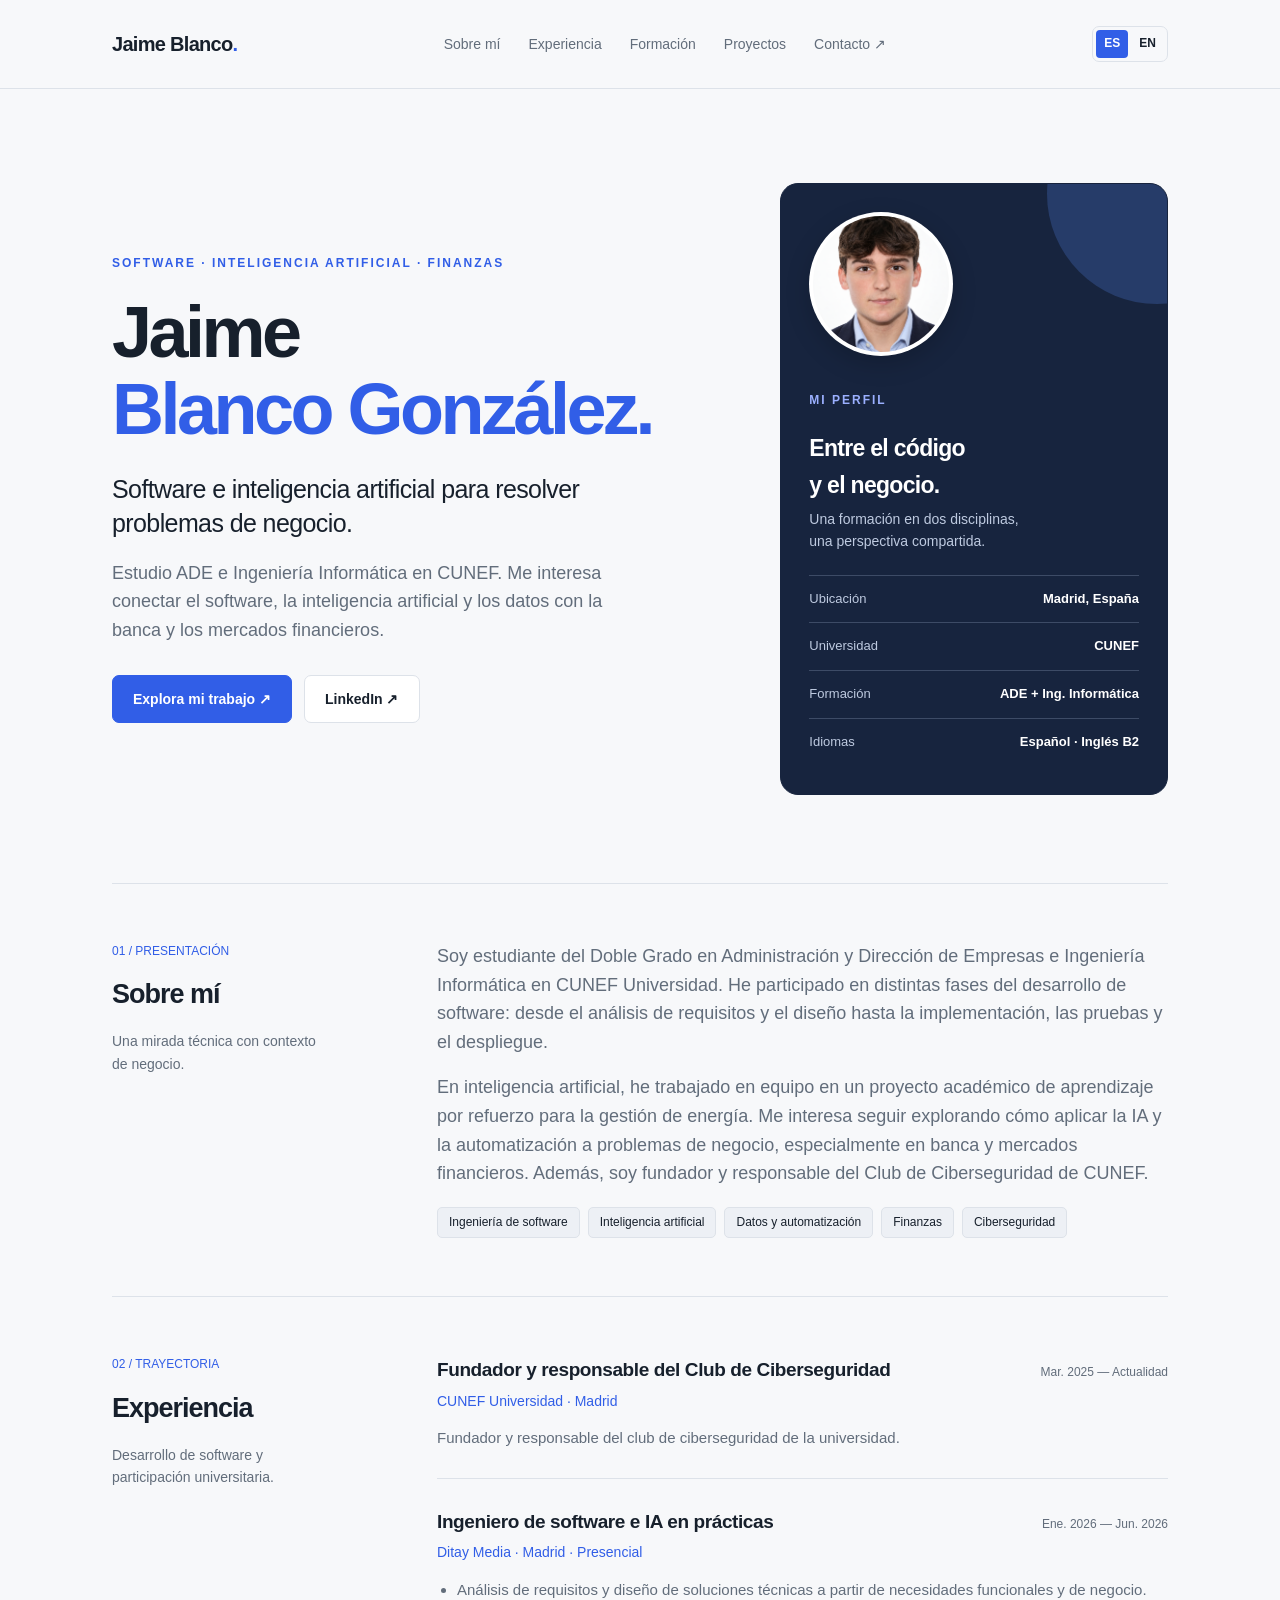
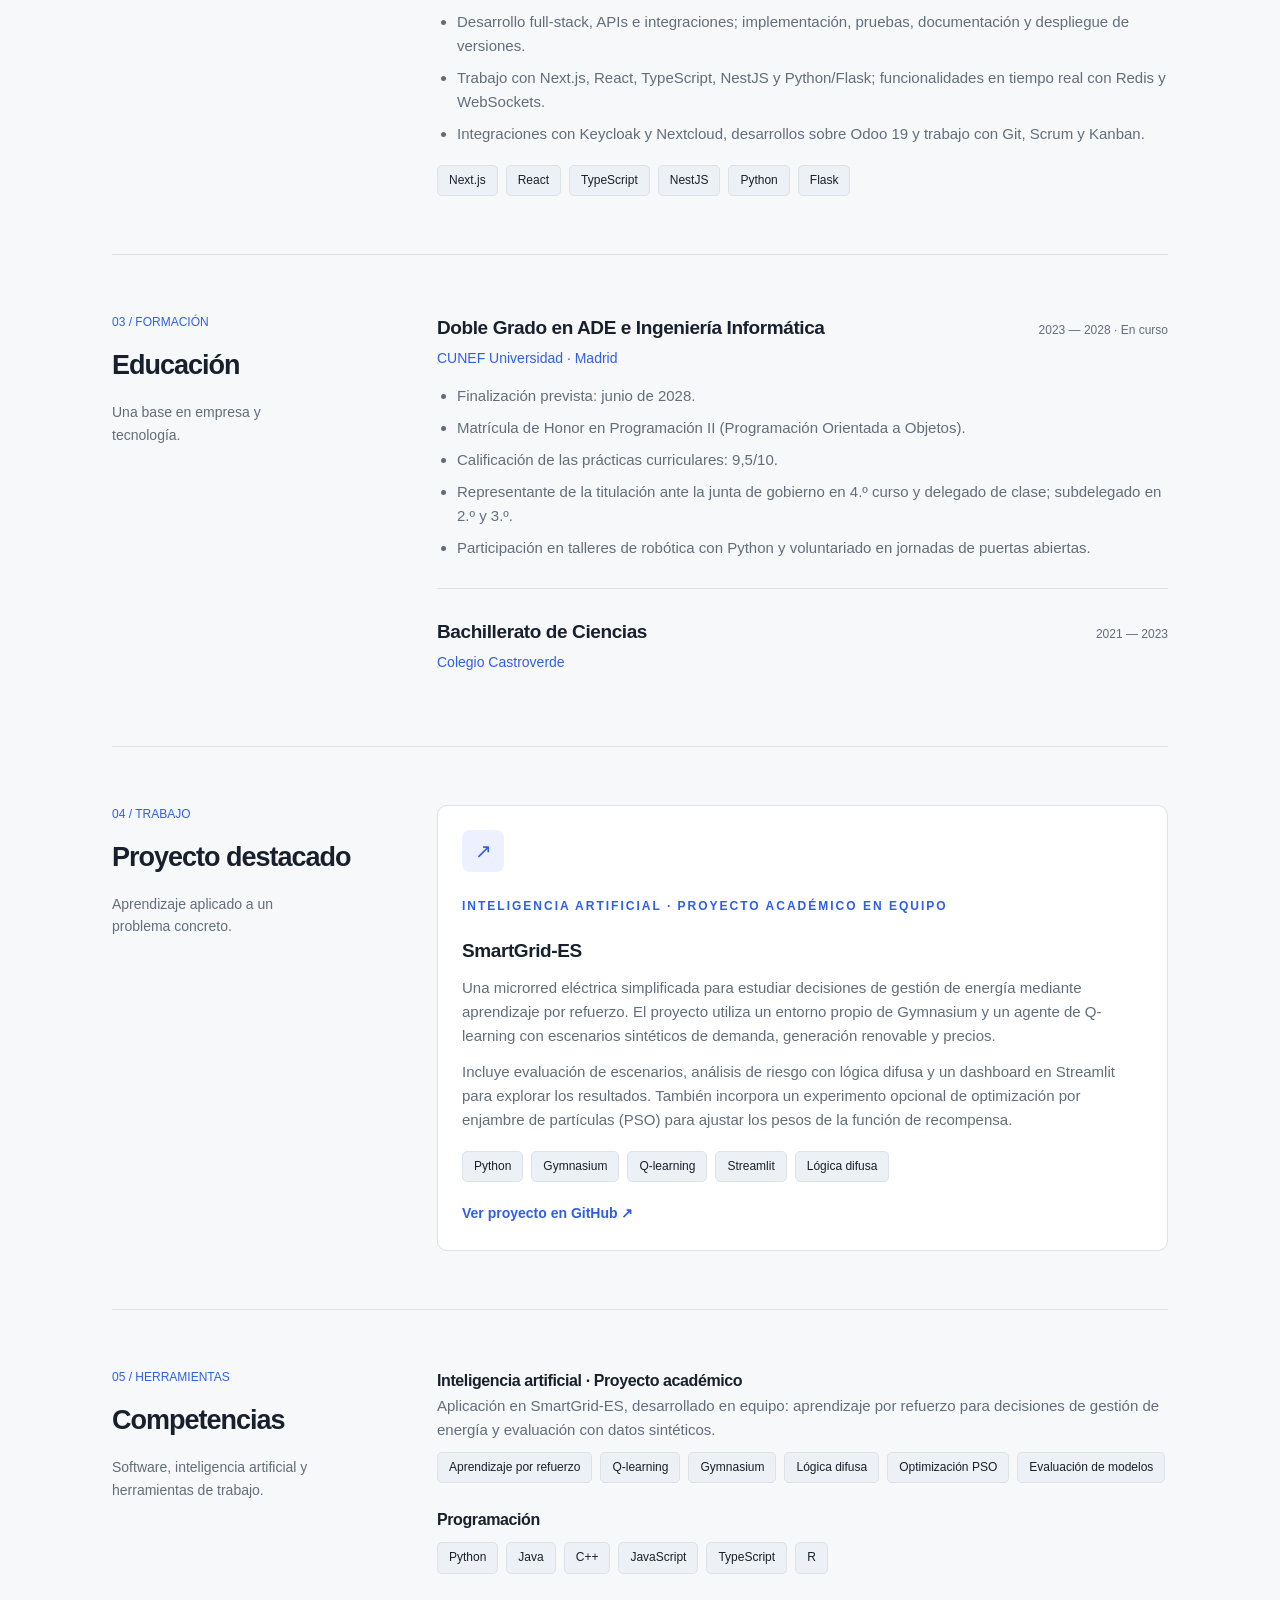
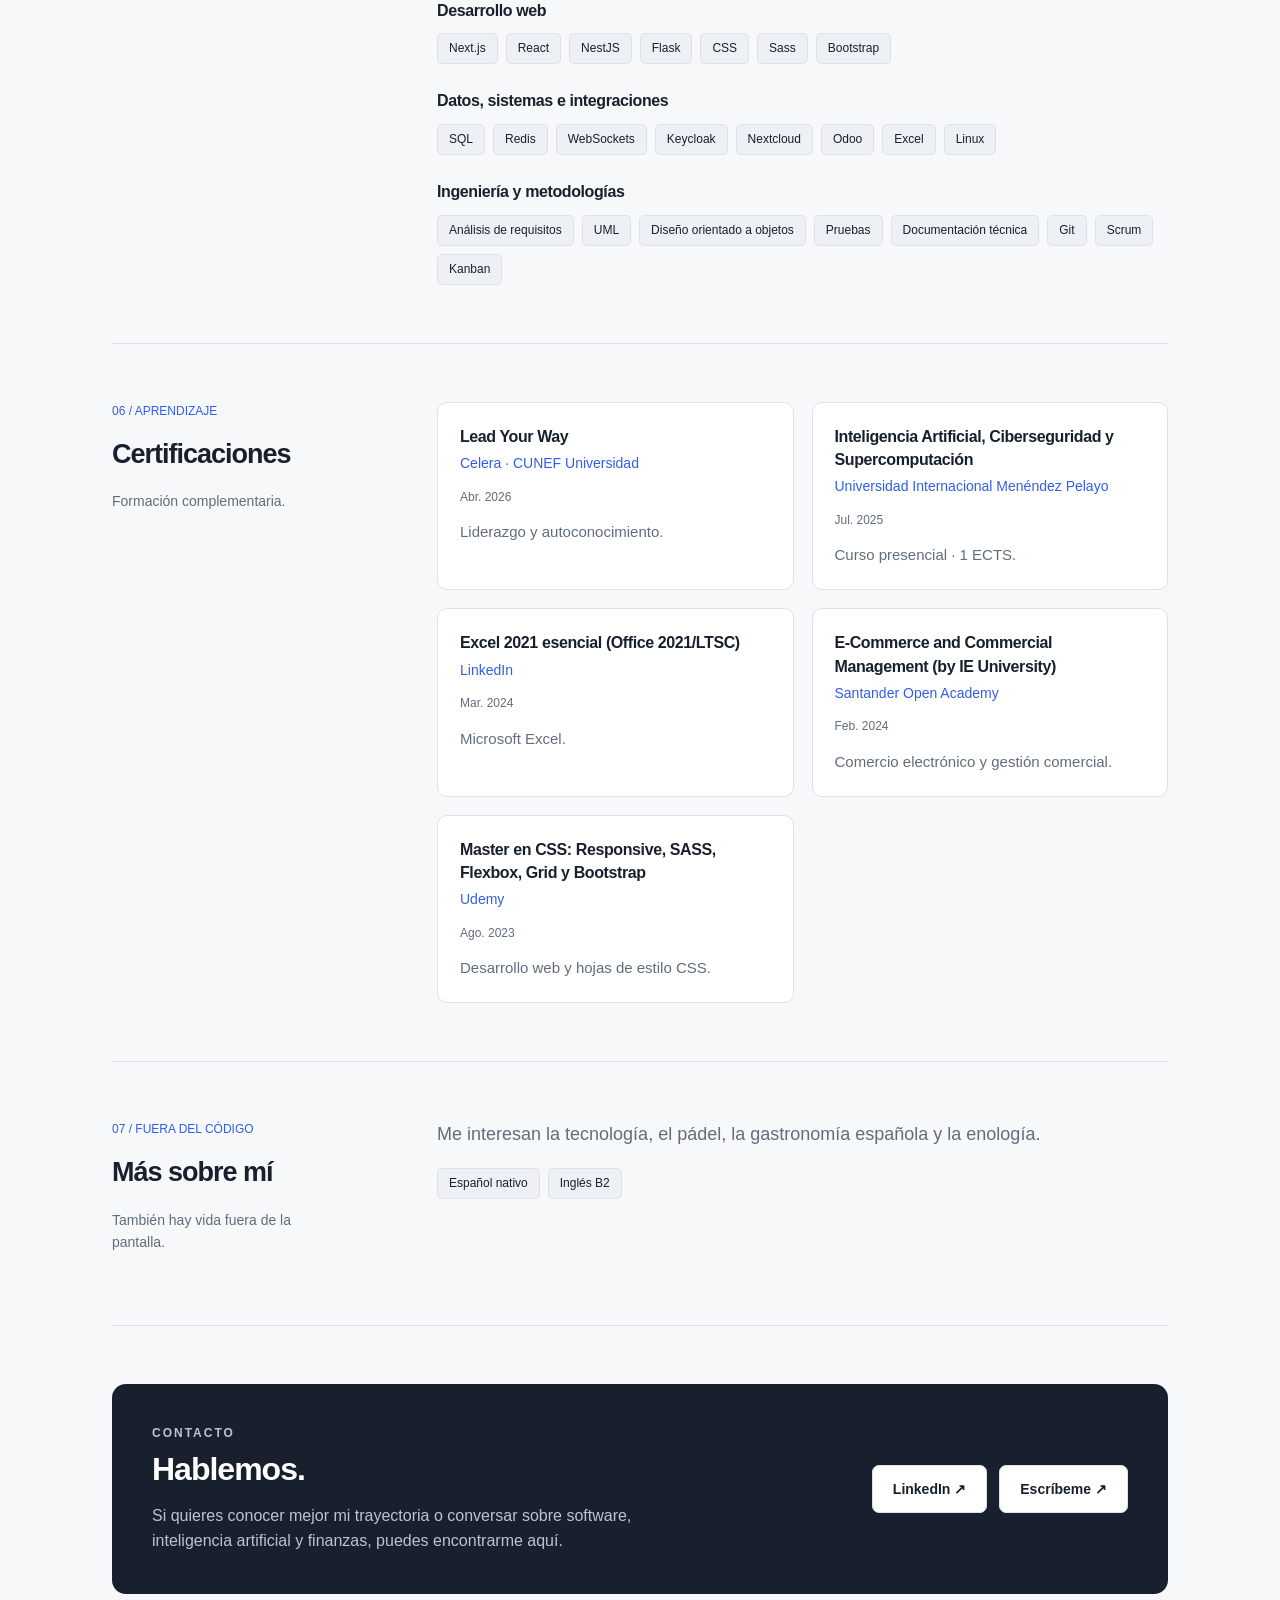
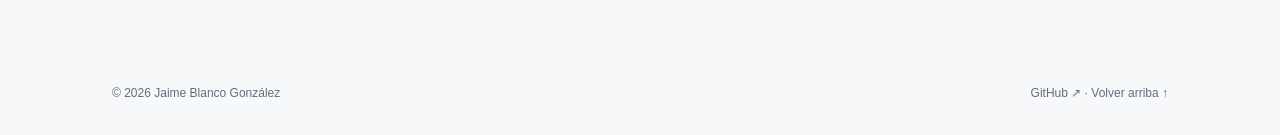
==== index.html @ 458c4f91 "Add complete English version and accessible language switch" ====
<!doctype html>
<html lang="es">
  <head>
    <meta charset="utf-8">
    <meta name="viewport" content="width=device-width, initial-scale=1">
    <title>
      Jaime Blanco González · Software, IA y finanzas
    </title>
    <meta name="description" content="Portfolio de Jaime Blanco González. ADE e Ingeniería Informática en CUNEF, experiencia en software y proyectos de inteligencia artificial.">
    <meta name="theme-color" content="#f7f8fa">
    <link rel="canonical" href="https://jaimeeblancoo.github.io/">
    <link rel="alternate" hreflang="es" href="https://jaimeeblancoo.github.io/">
    <link rel="alternate" hreflang="en" href="https://jaimeeblancoo.github.io/en/">
    <link rel="alternate" hreflang="x-default" href="https://jaimeeblancoo.github.io/">
    <link rel="icon" type="image/svg+xml" href="resources/icons/favicon.svg">
    <meta property="og:type" content="website">
    <meta property="og:locale" content="es_ES">
    <meta property="og:locale:alternate" content="en_GB">
    <meta property="og:title" content="Jaime Blanco González · Software, IA y finanzas">
    <meta property="og:description" content="ADE e Ingeniería Informática en CUNEF. Experiencia, formación y proyectos.">
    <meta property="og:url" content="https://jaimeeblancoo.github.io/">
    <meta property="og:image" content="https://jaimeeblancoo.github.io/resources/images/social-preview.png">
    <meta property="og:image:width" content="1200">
    <meta property="og:image:height" content="630">
    <meta name="twitter:card" content="summary_large_image">
    <link rel="stylesheet" href="src/css/styles.css">
    <link rel="stylesheet" href="src/css/motion.css">
    <script type="module" src="src/js/main.js">
    </script>
  </head>
  <body>
    <a class="skip" href="#contenido">Saltar al contenido</a>
    <header>
      <div class="wrap nav">
        <a class="brand" href="#inicio">Jaime Blanco<span>.</span></a>
        <nav aria-label="Navegación principal">
          <a href="#sobre-mi">Sobre mí</a>
          <a href="#experiencia">Experiencia</a>
          <a href="#educacion">Formación</a>
          <a href="#proyectos">Proyectos</a>
          <a href="#contacto">Contacto ↗</a>
        </nav>
        <div class="language-switch" role="group" aria-label="Idioma de la página">
          <a href="./" lang="es" hreflang="es" aria-current="page" aria-label="Español">ES</a>
          <a href="en/" lang="en" hreflang="en" data-language-link aria-label="English">EN</a>
        </div>
      </div>
    </header>
    <main class="wrap" id="contenido">
      <div class="hero" id="inicio">
        <div>
          <p class="eyebrow">SOFTWARE · INTELIGENCIA ARTIFICIAL · FINANZAS</p>
          <h1>Jaime<br><span>Blanco González.</span></h1>
          <p class="hero-subtitle">Software e inteligencia artificial para resolver problemas de negocio.</p>
          <p class="intro">Estudio ADE e Ingeniería Informática en CUNEF. Me interesa conectar el software, la inteligencia artificial y los datos con la banca y los mercados financieros.</p>
          <div class="buttons">
            <a class="button primary" href="#proyectos">Explora mi trabajo ↗</a>
            <a class="button" href="https://www.linkedin.com/in/jaimeeblancoo/">LinkedIn ↗</a>
          </div>
        </div>
        <aside class="profile-card" aria-label="Resumen del perfil">
          <img class="avatar profile-photo" src="resources/images/jaime-blanco.png" alt="Retrato de Jaime Blanco González" width="144" height="144" decoding="async">
          <p class="eyebrow">MI PERFIL</p>
          <h2 class="card-heading">Entre el código<br>y el negocio.</h2>
          <p class="card-caption">Una formación en dos disciplinas,<br>una perspectiva compartida.</p>
          <div class="card-row">
            <span>Ubicación</span>
            <strong>Madrid, España</strong>
          </div>
          <div class="card-row">
            <span>Universidad</span>
            <strong>CUNEF</strong>
          </div>
          <div class="card-row">
            <span>Formación</span>
            <strong>ADE + Ing. Informática</strong>
          </div>
          <div class="card-row">
            <span>Idiomas</span>
            <strong>Español · Inglés B2</strong>
          </div>
        </aside>
      </div>
      <section id="sobre-mi">
        <div class="section-grid">
          <div>
            <span class="section-label">01 / PRESENTACIÓN</span>
            <h2>Sobre mí</h2>
            <p class="section-note">Una mirada técnica con contexto de negocio.</p>
          </div>
          <div>
            <p class="body-copy">Soy estudiante del Doble Grado en Administración y Dirección de Empresas e Ingeniería Informática en CUNEF Universidad. He participado en distintas fases del desarrollo de software: desde el análisis de requisitos y el diseño hasta la implementación, las pruebas y el despliegue.</p>
            <p class="body-copy">En inteligencia artificial, he trabajado en equipo en un proyecto académico de aprendizaje por refuerzo para la gestión de energía. Me interesa seguir explorando cómo aplicar la IA y la automatización a problemas de negocio, especialmente en banca y mercados financieros. Además, soy fundador y responsable del Club de Ciberseguridad de CUNEF.</p>
            <div class="tags">
              <span class="tag">Ingeniería de software</span>
              <span class="tag">Inteligencia artificial</span>
              <span class="tag">Datos y automatización</span>
              <span class="tag">Finanzas</span>
              <span class="tag">Ciberseguridad</span>
            </div>
          </div>
        </div>
      </section>
      <section id="experiencia">
        <div class="section-grid">
          <div>
            <span class="section-label">02 / TRAYECTORIA</span>
            <h2>Experiencia</h2>
            <p class="section-note">Desarrollo de software y participación universitaria.</p>
          </div>
          <div>
            <article class="entry">
              <div class="entry-top">
                <h3>Fundador y responsable del Club de Ciberseguridad</h3>
                <span class="date">Mar. 2025 — Actualidad</span>
              </div>
              <p class="company">CUNEF Universidad · Madrid</p>
              <p class="detail">Fundador y responsable del club de ciberseguridad de la universidad.</p>
            </article>
            <article class="entry">
              <div class="entry-top">
                <h3>Ingeniero de software e IA en prácticas</h3>
                <span class="date">Ene. 2026 — Jun. 2026</span>
              </div>
              <p class="company">Ditay Media · Madrid · Presencial</p>
              <ul class="bullet-list">
                <li>Análisis de requisitos y diseño de soluciones técnicas a partir de necesidades funcionales y de negocio.</li>
                <li>Desarrollo full-stack, APIs e integraciones; implementación, pruebas, documentación y despliegue de versiones.</li>
                <li>Trabajo con Next.js, React, TypeScript, NestJS y Python/Flask; funcionalidades en tiempo real con Redis y WebSockets.</li>
                <li>Integraciones con Keycloak y Nextcloud, desarrollos sobre Odoo 19 y trabajo con Git, Scrum y Kanban.</li>
              </ul>
              <div class="tags">
                <span class="tag">Next.js</span>
                <span class="tag">React</span>
                <span class="tag">TypeScript</span>
                <span class="tag">NestJS</span>
                <span class="tag">Python</span>
                <span class="tag">Flask</span>
              </div>
            </article>
          </div>
        </div>
      </section>
      <section id="educacion">
        <div class="section-grid">
          <div>
            <span class="section-label">03 / FORMACIÓN</span>
            <h2>Educación</h2>
            <p class="section-note">Una base en empresa y tecnología.</p>
          </div>
          <div>
            <article class="entry">
              <div class="entry-top">
                <h3>Doble Grado en ADE e Ingeniería Informática</h3>
                <span class="date">2023 — 2028 · En curso</span>
              </div>
              <p class="company">CUNEF Universidad · Madrid</p>
              <ul class="bullet-list">
                <li>Finalización prevista: junio de 2028.</li>
                <li>Matrícula de Honor en Programación II (Programación Orientada a Objetos).</li>
                <li>Calificación de las prácticas curriculares: 9,5/10.</li>
                <li>Representante de la titulación ante la junta de gobierno en 4.º curso y delegado de clase; subdelegado en 2.º y 3.º.</li>
                <li>Participación en talleres de robótica con Python y voluntariado en jornadas de puertas abiertas.</li>
              </ul>
            </article>
            <article class="entry">
              <div class="entry-top">
                <h3>Bachillerato de Ciencias</h3>
                <span class="date">2021 — 2023</span>
              </div>
              <p class="company">Colegio Castroverde</p>
            </article>
          </div>
        </div>
      </section>
      <section id="proyectos">
        <div class="section-grid">
          <div>
            <span class="section-label">04 / TRABAJO</span>
            <h2>Proyecto destacado</h2>
            <p class="section-note">Aprendizaje aplicado a un problema concreto.</p>
          </div>
          <div>
            <div class="projects">
              <article class="project">
                <div class="project-icon" aria-hidden="true">
                  ↗
                </div>
                <p class="eyebrow">INTELIGENCIA ARTIFICIAL · PROYECTO ACADÉMICO EN EQUIPO</p>
                <h3>SmartGrid-ES</h3>
                <p class="detail">Una microrred eléctrica simplificada para estudiar decisiones de gestión de energía mediante aprendizaje por refuerzo. El proyecto utiliza un entorno propio de Gymnasium y un agente de Q-learning con escenarios sintéticos de demanda, generación renovable y precios.</p>
                <p class="detail detail-spaced">Incluye evaluación de escenarios, análisis de riesgo con lógica difusa y un dashboard en Streamlit para explorar los resultados. También incorpora un experimento opcional de optimización por enjambre de partículas (PSO) para ajustar los pesos de la función de recompensa.</p>
                <div class="tags">
                  <span class="tag">Python</span>
                  <span class="tag">Gymnasium</span>
                  <span class="tag">Q-learning</span>
                  <span class="tag">Streamlit</span>
                  <span class="tag">Lógica difusa</span>
                </div>
                <a class="project-link" href="https://github.com/jaimeeblancoo/smartgrid-rl-es">Ver proyecto en GitHub ↗</a>
              </article>
            </div>
          </div>
        </div>
      </section>
      <section id="competencias">
        <div class="section-grid">
          <div>
            <span class="section-label">05 / HERRAMIENTAS</span>
            <h2>Competencias</h2>
            <p class="section-note">Software, inteligencia artificial y herramientas de trabajo.</p>
          </div>
          <div>
            <div class="skill-group">
              <h3>Inteligencia artificial · Proyecto académico</h3>
              <p class="detail">Aplicación en SmartGrid-ES, desarrollado en equipo: aprendizaje por refuerzo para decisiones de gestión de energía y evaluación con datos sintéticos.</p>
              <div class="tags">
                <span class="tag">Aprendizaje por refuerzo</span>
                <span class="tag">Q-learning</span>
                <span class="tag">Gymnasium</span>
                <span class="tag">Lógica difusa</span>
                <span class="tag">Optimización PSO</span>
                <span class="tag">Evaluación de modelos</span>
              </div>
            </div>
            <div class="skill-group">
              <h3>Programación</h3>
              <div class="tags">
                <span class="tag">Python</span>
                <span class="tag">Java</span>
                <span class="tag">C++</span>
                <span class="tag">JavaScript</span>
                <span class="tag">TypeScript</span>
                <span class="tag">R</span>
              </div>
            </div>
            <div class="skill-group">
              <h3>Desarrollo web</h3>
              <div class="tags">
                <span class="tag">Next.js</span>
                <span class="tag">React</span>
                <span class="tag">NestJS</span>
                <span class="tag">Flask</span>
                <span class="tag">CSS</span>
                <span class="tag">Sass</span>
                <span class="tag">Bootstrap</span>
              </div>
            </div>
            <div class="skill-group">
              <h3>Datos, sistemas e integraciones</h3>
              <div class="tags">
                <span class="tag">SQL</span>
                <span class="tag">Redis</span>
                <span class="tag">WebSockets</span>
                <span class="tag">Keycloak</span>
                <span class="tag">Nextcloud</span>
                <span class="tag">Odoo</span>
                <span class="tag">Excel</span>
                <span class="tag">Linux</span>
              </div>
            </div>
            <div class="skill-group">
              <h3>Ingeniería y metodologías</h3>
              <div class="tags">
                <span class="tag">Análisis de requisitos</span>
                <span class="tag">UML</span>
                <span class="tag">Diseño orientado a objetos</span>
                <span class="tag">Pruebas</span>
                <span class="tag">Documentación técnica</span>
                <span class="tag">Git</span>
                <span class="tag">Scrum</span>
                <span class="tag">Kanban</span>
              </div>
            </div>
          </div>
        </div>
      </section>
      <section id="certificaciones">
        <div class="section-grid">
          <div>
            <span class="section-label">06 / APRENDIZAJE</span>
            <h2>Certificaciones</h2>
            <p class="section-note">Formación complementaria.</p>
          </div>
          <div>
            <div class="cert-grid">
              <article class="cert">
                <h3>Lead Your Way</h3>
                <p class="company">Celera · CUNEF Universidad</p>
                <span class="date">Abr. 2026</span>
                <p class="detail detail-spaced">Liderazgo y autoconocimiento.</p>
              </article>
              <article class="cert">
                <h3>Inteligencia Artificial, Ciberseguridad y Supercomputación</h3>
                <p class="company">Universidad Internacional Menéndez Pelayo</p>
                <span class="date">Jul. 2025</span>
                <p class="detail detail-spaced">Curso presencial · 1 ECTS.</p>
              </article>
              <article class="cert">
                <h3>Excel 2021 esencial (Office 2021/LTSC)</h3>
                <p class="company">LinkedIn</p>
                <span class="date">Mar. 2024</span>
                <p class="detail detail-spaced">Microsoft Excel.</p>
              </article>
              <article class="cert">
                <h3>E-Commerce and Commercial Management (by IE University)</h3>
                <p class="company">Santander Open Academy</p>
                <span class="date">Feb. 2024</span>
                <p class="detail detail-spaced">Comercio electrónico y gestión comercial.</p>
              </article>
              <article class="cert">
                <h3>Master en CSS: Responsive, SASS, Flexbox, Grid y Bootstrap</h3>
                <p class="company">Udemy</p>
                <span class="date">Ago. 2023</span>
                <p class="detail detail-spaced">Desarrollo web y hojas de estilo CSS.</p>
              </article>
            </div>
          </div>
        </div>
      </section>
      <section id="mas-sobre-mi">
        <div class="section-grid">
          <div>
            <span class="section-label">07 / FUERA DEL CÓDIGO</span>
            <h2>Más sobre mí</h2>
            <p class="section-note">También hay vida fuera de la pantalla.</p>
          </div>
          <div>
            <p class="body-copy">Me interesan la tecnología, el pádel, la gastronomía española y la enología.</p>
            <div class="tags">
              <span class="tag">Español nativo</span>
              <span class="tag">Inglés B2</span>
            </div>
          </div>
        </div>
      </section>
      <section id="contacto">
        <div class="contact">
          <div>
            <p class="eyebrow eyebrow-light">CONTACTO</p>
            <h2>Hablemos.</h2>
            <p>Si quieres conocer mejor mi trayectoria o conversar sobre software, inteligencia artificial y finanzas, puedes encontrarme aquí.</p>
          </div>
          <div class="buttons">
            <a class="button" href="https://www.linkedin.com/in/jaimeeblancoo/">LinkedIn ↗</a>
            <a class="button" href="mailto:jaimeblancogonzalez2005@gmail.com">Escríbeme ↗</a>
          </div>
        </div>
      </section>
    </main>
    <div class="wrap">
      <footer>
        <span>© 2026 Jaime Blanco González</span>
        <div>
          <a href="https://github.com/jaimeeblancoo">GitHub ↗</a>
          ·
          <a href="#inicio">Volver arriba ↑</a>
        </div>
      </footer>
    </div>
  </body>
</html>
---- src/css/styles.css ----
/* Base, layout, components and responsive styles. */
:root {
  --paper:#f7f8fa;
  --ink:#17202c;
  --muted:#626d7b;
  --line:#dde2e9;
  --accent:#315ee7;
  --white:#fff;
}
* {
  box-sizing:border-box;
}
html {
  scroll-behavior:smooth;
  scroll-padding-top:100px;
}
body {
  margin:0;
  background:var(--paper);
  color:var(--ink);
  font-family:Inter,Arial,sans-serif;
  line-height:1.6;
}
a {
  color:inherit;
  text-decoration:none;
}
a:focus-visible {
  outline:3px solid var(--accent);
  outline-offset:5px;
}
a:hover {
  color:var(--accent);
}
.wrap {
  max-width:1120px;
  padding:0 32px;
  margin:auto;
}
header {
  border-bottom:1px solid var(--line);
}
.nav {
  min-height:88px;
  display:flex;
  align-items:center;
  justify-content:space-between;
  gap:24px;
}
.brand {
  font-weight:800;
  letter-spacing:-.7px;
  font-size:20px;
}
.brand span {
  color:var(--accent);
}
nav {
  display:flex;
  gap:28px;
  font-size:14px;
  color:var(--muted);
}
.hero {
  display:grid;
  grid-template-columns:1.6fr 1fr;
  gap:70px;
  align-items:center;
  padding:94px 0 88px;
}
.eyebrow {
  font-size:12px;
  font-weight:700;
  letter-spacing:2px;
  text-transform:uppercase;
  color:var(--accent);
  margin:0 0 20px;
}
h1 {
  font-size:clamp(44px,6.3vw,78px);
  line-height:1.08;
  letter-spacing:-3.5px;
  margin:0 0 24px;
  font-weight:750;
}
h1 span {
  color:var(--accent);
}
.intro {
  font-size:18px;
  color:var(--muted);
  max-width:540px;
  margin-bottom:30px;
}
.buttons {
  display:flex;
  flex-wrap:wrap;
  gap:12px;
}
.button {
  padding:12px 20px;
  border-radius:7px;
  border:1px solid var(--line);
  background:var(--white);
  font-size:14px;
  font-weight:700;
}
.primary {
  background:var(--accent);
  color:white;
  border-color:var(--accent);
}
.primary:hover {
  background:#244ac0;
  color:white;
}
.profile-card {
  background:#e9edf9;
  border:1px solid #d8dfef;
  border-radius:18px;
  padding:28px;
  position:relative;
  overflow:hidden;
}
.profile-card:before {
  content:'';
  position:absolute;
  width:220px;
  height:220px;
  border-radius:50%;
  background:#dbe3fb;
  right:-100px;
  top:-100px;
}
.avatar {
  width:76px;
  height:76px;
  border-radius:50%;
  display:grid;
  place-items:center;
  background:var(--white);
  color:var(--accent);
  font-size:24px;
  font-weight:800;
  margin-bottom:45px;
  position:relative;
}
.card-heading {
  margin:0;
  font-size:23px;
  letter-spacing:-.7px;
}
.card-caption {
  margin:4px 0 22px;
  color:var(--muted);
  font-size:14px;
}
.card-row {
  border-top:1px solid #cdd5e8;
  padding:13px 0;
  font-size:13px;
  display:flex;
  justify-content:space-between;
  gap:16px;
}
.card-row span {
  color:var(--muted);
}
section {
  border-top:1px solid var(--line);
  padding:58px 0;
}
.section-grid {
  display:grid;
  grid-template-columns:260px 1fr;
  gap:65px;
}
h2 {
  font-size:27px;
  letter-spacing:-1px;
  margin:0 0 12px;
}
.section-label {
  font-size:12px;
  color:var(--accent);
  margin-bottom:12px;
  display:block;
}
.section-note {
  font-size:14px;
  color:var(--muted);
  max-width:220px;
}
.body-copy {
  font-size:18px;
  margin:0;
  color:var(--muted);
}
.entry {
  padding-bottom:28px;
  margin-bottom:28px;
  border-bottom:1px solid var(--line);
}
.entry:last-child {
  padding-bottom:0;
  margin-bottom:0;
  border:0;
}
.entry-top {
  display:flex;
  align-items:baseline;
  justify-content:space-between;
  gap:20px;
}
h3 {
  font-size:19px;
  letter-spacing:-.4px;
  margin:0;
}
.date {
  font-size:12px;
  color:var(--muted);
  white-space:nowrap;
}
.company {
  color:var(--accent);
  font-size:14px;
  margin:4px 0 14px;
}
.detail {
  color:var(--muted);
  font-size:15px;
  margin:0;
}
.tags {
  display:flex;
  flex-wrap:wrap;
  gap:8px;
  margin-top:19px;
}
.tag {
  background:#edf0f5;
  border:1px solid var(--line);
  font-size:12px;
  padding:5px 11px;
  border-radius:5px;
}
.projects {
  display:grid;
  grid-template-columns:1fr 1fr;
  gap:18px;
}
.project {
  border:1px solid var(--line);
  border-radius:10px;
  background:var(--white);
  padding:24px;
}
.project-icon {
  width:42px;
  height:42px;
  background:#edf1ff;
  color:var(--accent);
  border-radius:8px;
  display:grid;
  place-items:center;
  font-size:20px;
  margin-bottom:25px;
}
.project h3 {
  margin-bottom:10px;
}
.contact {
  background:var(--ink);
  color:white;
  border-radius:14px;
  padding:40px;
  display:flex;
  align-items:center;
  justify-content:space-between;
  gap:32px;
}
.contact h2 {
  font-size:32px;
  margin-bottom:8px;
}
.contact p {
  color:#bbc4d1;
  margin:0;
}
.contact .button {
  white-space:nowrap;
  color:var(--ink);
}
footer {
  display:flex;
  justify-content:space-between;
  gap:20px;
  color:var(--muted);
  font-size:12px;
  padding:32px 0;
}
.draft {
  font-size:13px;
  padding:12px 32px;
  text-align:center;
  background:#fff4d8;
  color:#675326;
  border-bottom:1px solid #efe1b9;
}
@media(max-width:800px) {
  .hero {
    gap:32px;
    padding:64px 0;
  }
  .section-grid {
    grid-template-columns:190px 1fr;
    gap:30px;
  }
  .wrap {
    padding:0 24px;
  }
  nav {
    gap:16px;
  }
  .contact {
    padding:28px;
  }
}
@media(max-width:600px) {
  .nav {
    align-items:flex-start;
    flex-direction:column;
    gap:14px;
    padding:20px 0;
  }
  nav {
    flex-wrap:wrap;
    gap:10px 20px;
    font-size:13px;
  }
  .hero {
    grid-template-columns:1fr;
    padding:48px 0;
    gap:36px;
  }
  h1 {
    letter-spacing:-2px;
  }
  .profile-card {
    padding:24px;
  }
  .avatar {
    margin-bottom:24px;
  }
  .section-grid {
    grid-template-columns:1fr;
    gap:24px;
  }
  section {
    padding:40px 0;
  }
  .section-note {
    max-width:none;
  }
  .projects {
    grid-template-columns:1fr;
  }
  .entry-top {
    flex-direction:column;
    gap:4px;
  }
  .contact {
    align-items:flex-start;
    flex-direction:column;
  }
  .contact h2 {
    font-size:27px;
  }
  footer {
    flex-direction:column;
    gap:6px;
  }
  .draft {
    padding:12px 20px;
  }
}
@media(prefers-reduced-motion:reduce) {
  html {
    scroll-behavior:auto;
  }
}
.skip {
  position:absolute;
  top:-60px;
  left:20px;
  background:white;
  padding:10px;
  z-index:9;
}
.skip:focus {
  top:10px;
}
.hero h1 {
  font-size:clamp(46px,6vw,72px);
}
.hero-subtitle {
  font-size:25px;
  line-height:1.35;
  letter-spacing:-.6px;
  margin:0 0 18px;
  max-width:540px;
}
.hero {
  gap:48px;
}
.profile-card {
  background:#17243e;
  color:white;
  border-color:#17243e;
}
.profile-card:before {
  background:#263c69;
}
.profile-card .card-caption,.profile-card .card-row span {
  color:#becae0;
}
.profile-card .card-row {
  border-color:#3d4b66;
}
.card-row strong {
  text-align:right;
}
.body-copy+.body-copy {
  margin-top:16px;
}
.bullet-list {
  padding-left:20px;
  color:var(--muted);
  font-size:15px;
  margin:14px 0 0;
}
.bullet-list li+li {
  margin-top:8px;
}
.skill-group+.skill-group {
  margin-top:24px;
}
.skill-group h3 {
  font-size:16px;
}
.skill-group .tags {
  margin-top:10px;
}
.project {
  grid-column:1/-1;
}
.project-link {
  display:inline-block;
  margin-top:20px;
  color:var(--accent);
  font-size:14px;
  font-weight:700;
}
.contact .buttons {
  flex-shrink:0;
}
.contact .button:hover {
  color:var(--accent);
}
.contact p {
  max-width:530px;
}
.cert-grid {
  display:grid;
  grid-template-columns:1fr 1fr;
  gap:18px;
}
.cert {
  padding:22px;
  border:1px solid var(--line);
  border-radius:10px;
  background:white;
}
.cert h3 {
  font-size:16px;
  line-height:1.45;
}
.cert .company {
  margin-bottom:8px;
}
.small-note {
  font-size:13px;
  color:var(--muted);
  margin-top:15px;
}
.highlight {
  color:var(--ink);
  font-weight:600;
}
.profile-card .eyebrow {
  color:#9bb0ff;
}
.profile-card .avatar {
  margin-bottom:35px;
}
.print-only {
  display:none;
}
@media(max-width:1000px) {
  nav {
    gap:16px;
    font-size:13px;
  }
  .contact {
    align-items:flex-start;
    flex-direction:column;
  }
}
@media(max-width:600px) {
  .cert-grid {
    grid-template-columns:1fr;
  }
  .hero-subtitle {
    font-size:23px;
  }
  .hero h1 {
    font-size:52px;
  }
  .wrap {
    padding:0 20px;
  }
  .contact .buttons {
    flex-wrap:wrap;
  }
  .profile-card .card-row {
    font-size:12px;
  }
}
@media print {
  header,.buttons,.skip {
    display:none;
  }
  body {
    background:white;
  }
  .hero {
    padding:20px 0;
  }
  .section-grid {
    grid-template-columns:180px 1fr;
    gap:20px;
  }
  section {
    padding:20px 0;
  }
  .entry,.cert,.project {
    break-inside:avoid;
  }
  .contact {
    background:white;
    color:#17202c;
    border:1px solid #dde2e9;
  }
  .contact p {
    color:#626d7b;
  }
}

.detail-spaced {
  margin-top: 12px;
}
.eyebrow-light {
  color: #9bb0ff;
}

/* Both languages share the same layout and assets. */
.nav {
  flex-wrap: wrap;
}
.brand {
  flex-shrink: 0;
}
.language-switch {
  display: inline-flex;
  flex-shrink: 0;
  padding: 3px;
  gap: 3px;
  border: 1px solid var(--line);
  border-radius: 7px;
  font-size: 12px;
  font-weight: 700;
}
.language-switch a {
  padding: 4px 8px;
  border-radius: 4px;
}
.language-switch a[aria-current="page"] {
  background: var(--accent);
  color: white;
}
@media (max-width: 1000px) {
  .nav {
    flex-direction: row;
    gap: 12px 24px;
    padding: 18px 0;
    align-items: center;
  }
  .language-switch {
    margin-left: auto;
  }
  .nav nav {
    order: 3;
    flex-basis: 100%;
    flex-wrap: wrap;
  }
}
---- src/css/motion.css ----
/* Motion enhances the page; the content stays readable without JavaScript. */
header {
  position: sticky;
  top: 0;
  z-index: 20;
  background: rgba(247, 248, 250, .94);
  backdrop-filter: blur(16px);
  transition: box-shadow .25s ease;
}
header.is-scrolled { box-shadow: 0 8px 26px rgba(23, 32, 44, .06); }
nav a { position: relative; padding: 5px 0; transition: color .2s ease; }
nav a::after {
  content: '';
  position: absolute;
  bottom: 0;
  left: 0;
  width: 100%;
  height: 2px;
  background: var(--accent);
  transform: scaleX(0);
  transform-origin: left;
  transition: transform .25s ease;
}
nav a[aria-current="location"] { color: var(--accent); }
nav a[aria-current="location"]::after { transform: scaleX(1); }
.reading-progress {
  position: fixed;
  inset: 0 0 auto;
  height: 3px;
  background: var(--accent);
  transform: scaleX(0);
  transform-origin: left;
  z-index: 30;
  pointer-events: none;
}
.button, .project, .cert, .tag {
  transition: transform .25s ease, box-shadow .25s ease, border-color .25s ease;
}
.button:active { transform: translateY(0); }
.back-to-top {
  position: fixed;
  right: 24px;
  bottom: 24px;
  z-index: 25;
  width: 46px;
  height: 46px;
  display: grid;
  place-items: center;
  background: var(--ink);
  color: white;
  border-radius: 50%;
  box-shadow: 0 5px 18px rgba(23, 32, 44, .18);
  font-size: 24px;
  transition: transform .2s ease, background .2s ease;
}
.back-to-top[hidden] { display: none; }
.back-to-top:hover { background: var(--accent); color: white; }
.skip { position: fixed; z-index: 40; }
@media (hover: hover) and (pointer: fine) {
  .button:hover { transform: translateY(-3px); box-shadow: 0 8px 18px rgba(49, 94, 231, .12); }
  .project:hover, .cert:hover { transform: translateY(-5px); border-color: #a6b7ef; box-shadow: 0 14px 30px rgba(23, 32, 44, .07); }
  .tag:hover { transform: translateY(-2px); border-color: #a6b7ef; }
  .back-to-top:hover { transform: translateY(-3px); }
}
@media (max-width: 600px) {
  .back-to-top { right: 14px; bottom: 14px; width: 42px; height: 42px; }
}
@media (prefers-reduced-motion: reduce) {
  html { scroll-behavior: auto; }
  *, *::before, *::after { transition: none !important; }
  .button:hover, .project:hover, .cert:hover, .tag:hover, .back-to-top:hover { transform: none; }
}
@media print {
  .reading-progress, .back-to-top { display: none; }
}

.profile-card .profile-photo { width: 144px; height: 144px; object-fit: cover; object-position: center 35%; border: 4px solid rgba(255,255,255,.9); box-shadow: 0 8px 24px rgba(0,0,0,.18); }
@media(max-width:600px) { .profile-card .profile-photo { width: 124px; height: 124px; } }
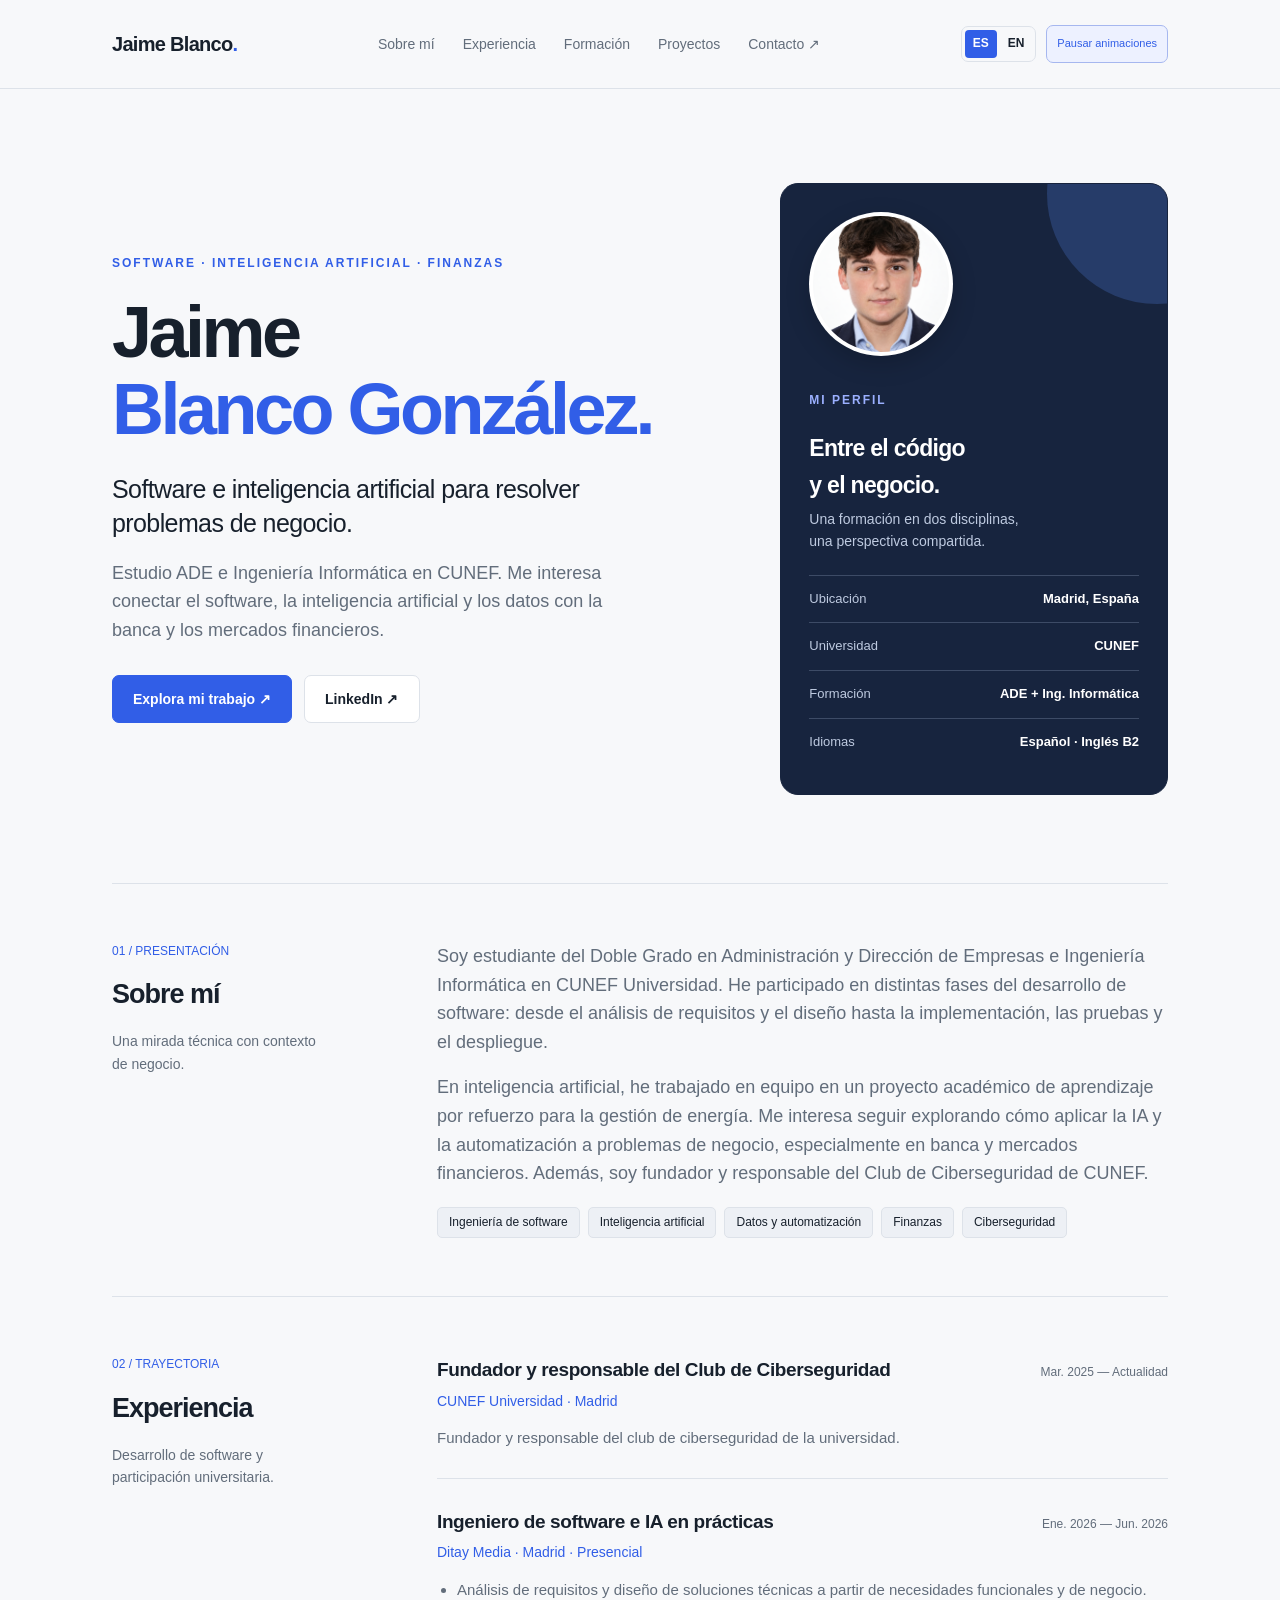
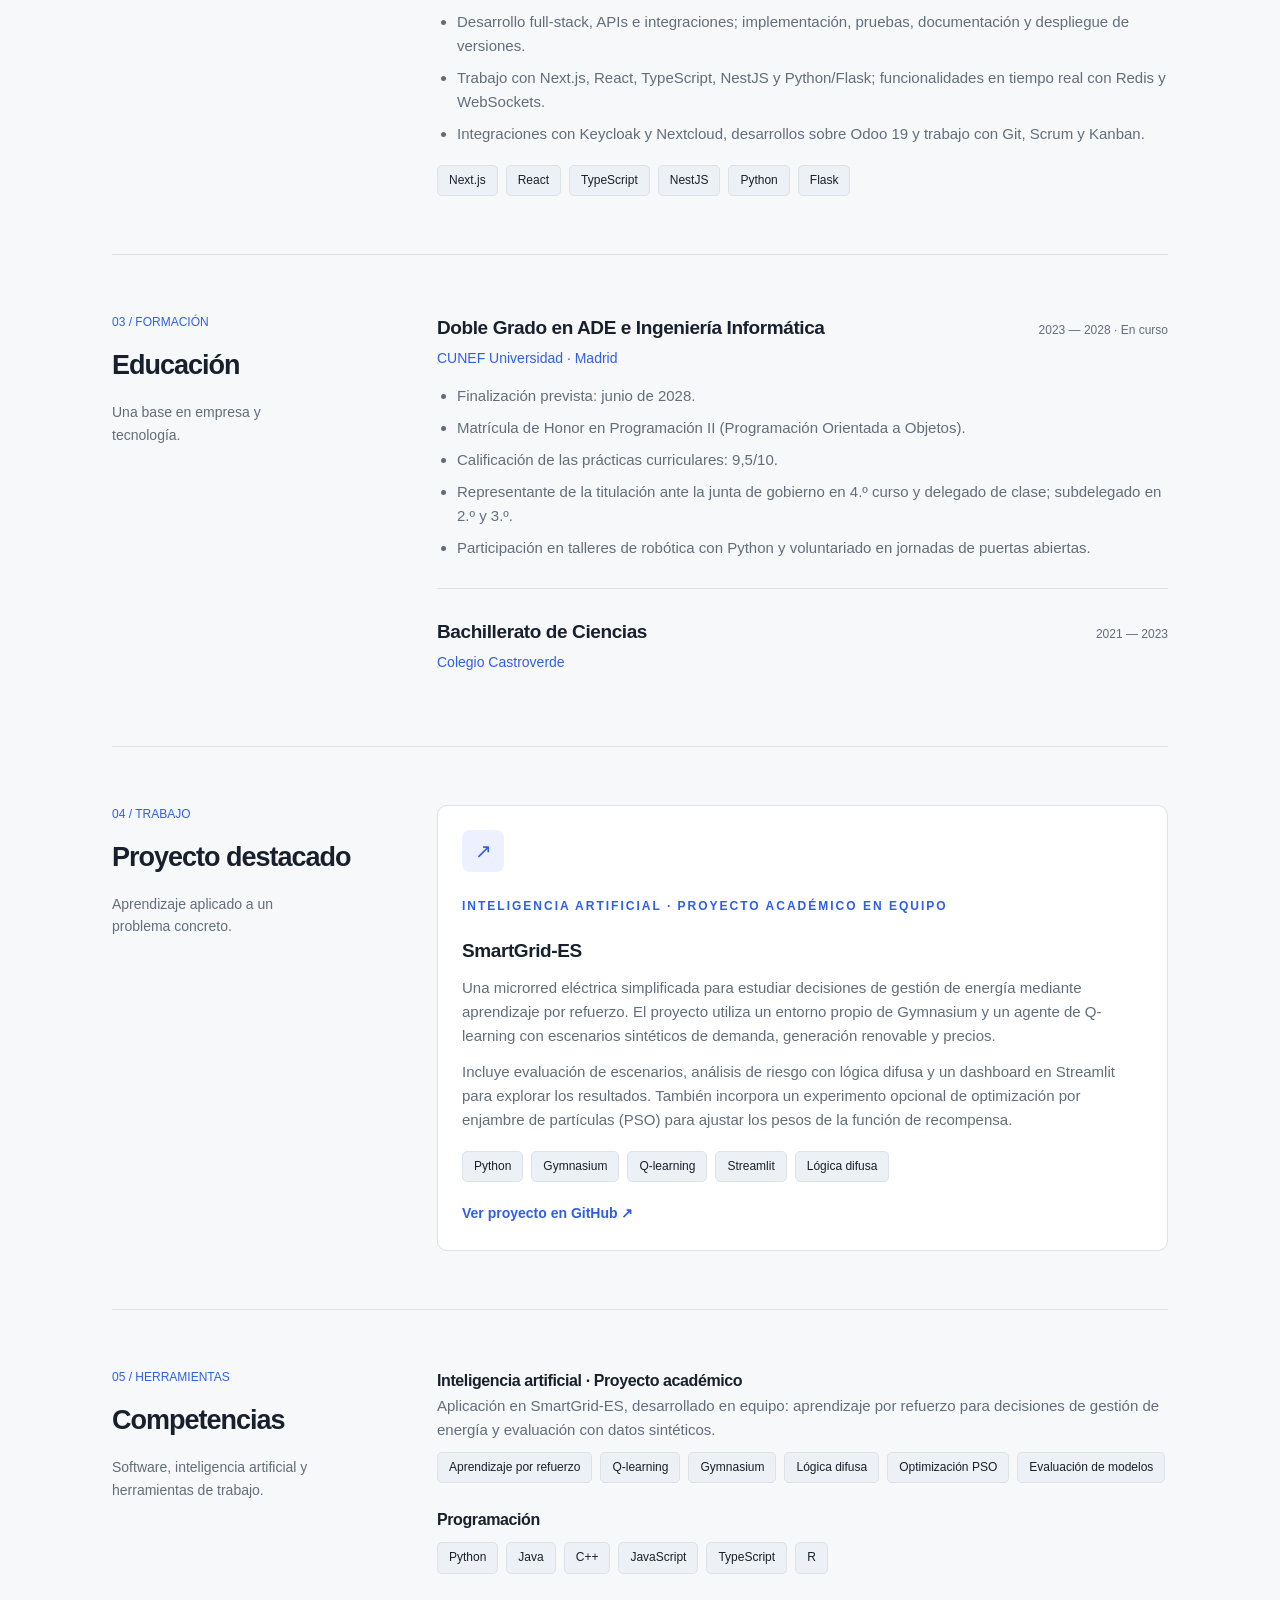
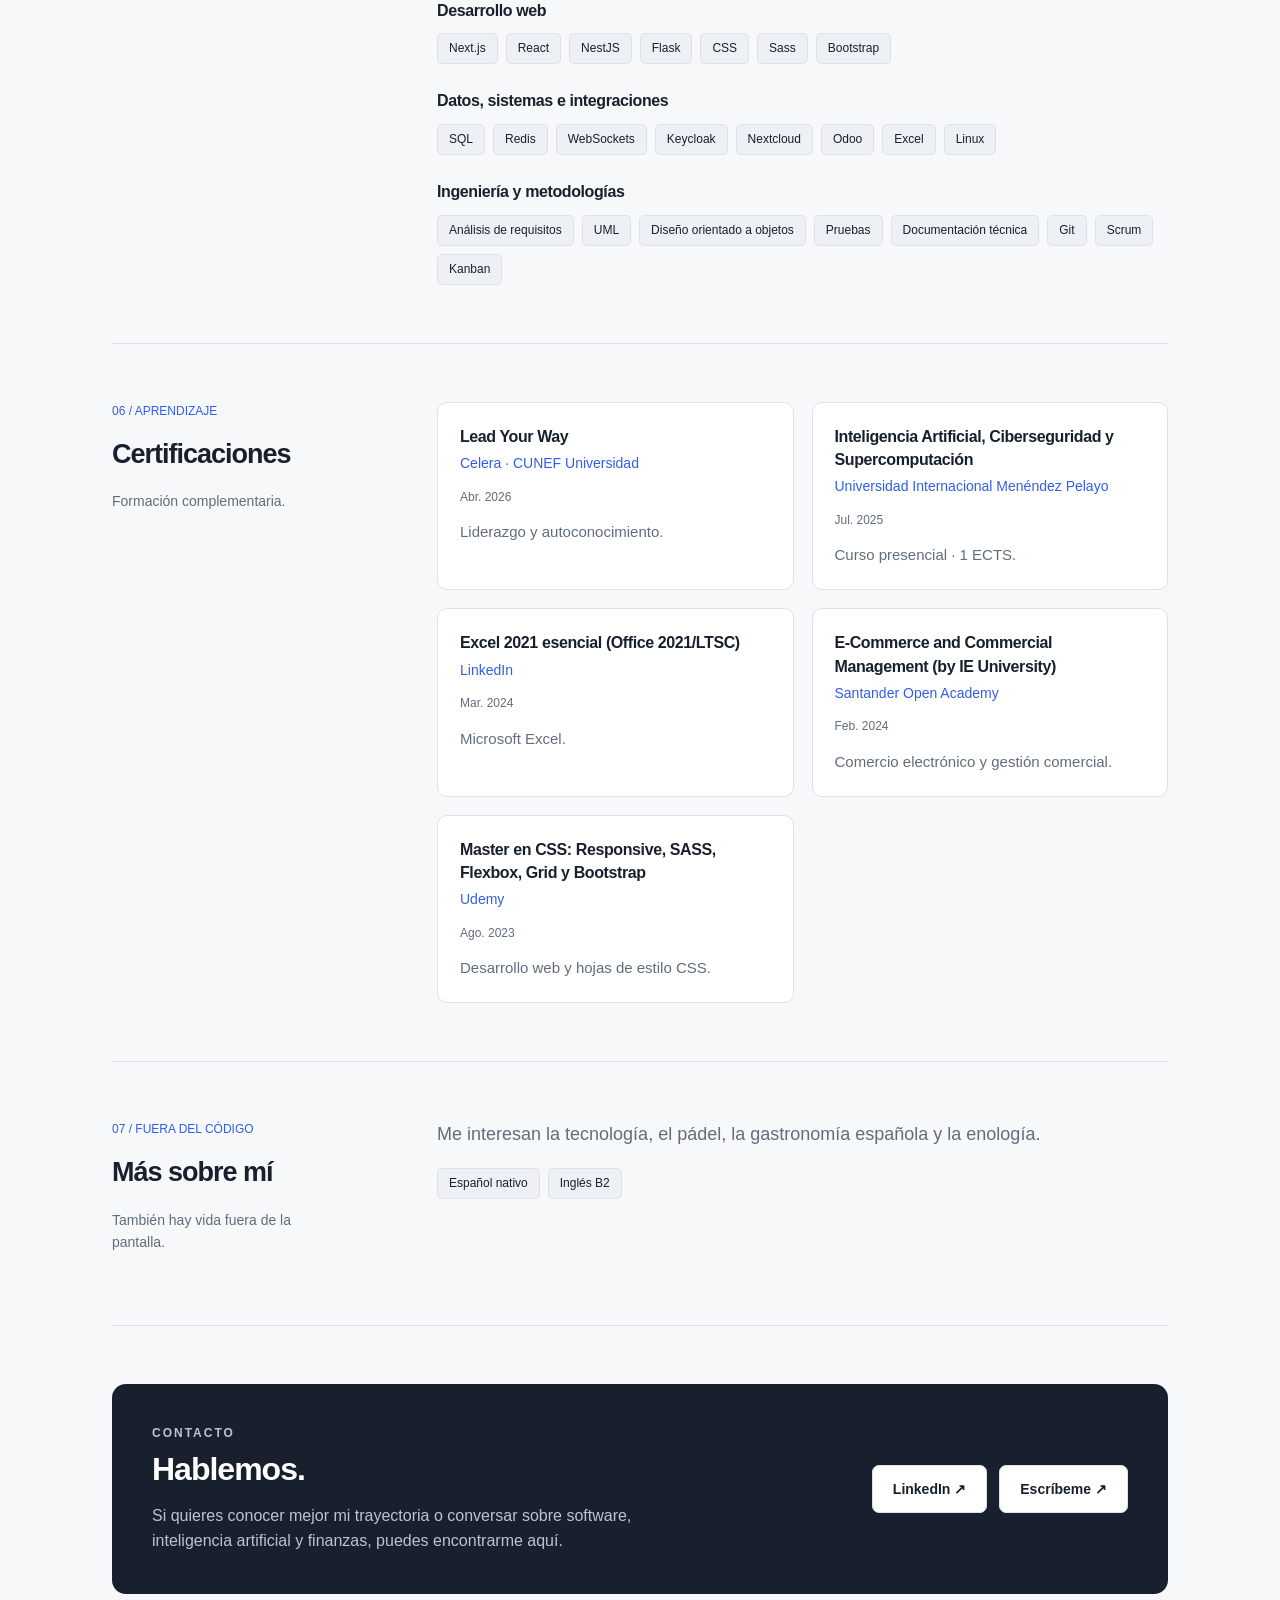
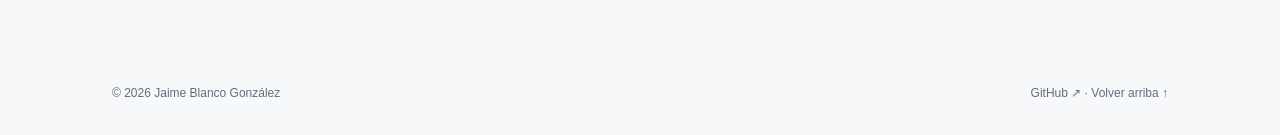
==== commit 9fa6fe98: "Open external links in new tabs in both languages" ====
--- a/index.html
+++ b/index.html
@@ -55,7 +55,7 @@
           <p class="intro">Estudio ADE e Ingeniería Informática en CUNEF. Me interesa conectar el software, la inteligencia artificial y los datos con la banca y los mercados financieros.</p>
           <div class="buttons">
             <a class="button primary" href="#proyectos">Explora mi trabajo ↗</a>
-            <a class="button" href="https://www.linkedin.com/in/jaimeeblancoo/">LinkedIn ↗</a>
+            <a class="button" href="https://www.linkedin.com/in/jaimeeblancoo/" target="_blank" rel="noopener noreferrer">LinkedIn ↗</a>
           </div>
         </div>
         <aside class="profile-card" aria-label="Resumen del perfil">
@@ -197,7 +197,7 @@
                   <span class="tag">Streamlit</span>
                   <span class="tag">Lógica difusa</span>
                 </div>
-                <a class="project-link" href="https://github.com/jaimeeblancoo/smartgrid-rl-es">Ver proyecto en GitHub ↗</a>
+                <a class="project-link" href="https://github.com/jaimeeblancoo/smartgrid-rl-es" target="_blank" rel="noopener noreferrer">Ver proyecto en GitHub ↗</a>
               </article>
             </div>
           </div>
@@ -342,7 +342,7 @@
             <p>Si quieres conocer mejor mi trayectoria o conversar sobre software, inteligencia artificial y finanzas, puedes encontrarme aquí.</p>
           </div>
           <div class="buttons">
-            <a class="button" href="https://www.linkedin.com/in/jaimeeblancoo/">LinkedIn ↗</a>
+            <a class="button" href="https://www.linkedin.com/in/jaimeeblancoo/" target="_blank" rel="noopener noreferrer">LinkedIn ↗</a>
             <a class="button" href="mailto:jaimeblancogonzalez2005@gmail.com">Escríbeme ↗</a>
           </div>
         </div>
@@ -352,7 +352,7 @@
       <footer>
         <span>© 2026 Jaime Blanco González</span>
         <div>
-          <a href="https://github.com/jaimeeblancoo">GitHub ↗</a>
+          <a href="https://github.com/jaimeeblancoo" target="_blank" rel="noopener noreferrer">GitHub ↗</a>
           ·
           <a href="#inicio">Volver arriba ↑</a>
         </div>
--- a/src/css/motion.css
+++ b/src/css/motion.css
@@ -66,9 +66,9 @@
   .back-to-top { right: 14px; bottom: 14px; width: 42px; height: 42px; }
 }
 @media (prefers-reduced-motion: reduce) {
-  html { scroll-behavior: auto; }
-  *, *::before, *::after { transition: none !important; }
-  .button:hover, .project:hover, .cert:hover, .tag:hover, .back-to-top:hover { transform: none; }
+  html:not([data-motion="on"]) { scroll-behavior: auto; }
+  html:not([data-motion="on"]) *, html:not([data-motion="on"]) *::before, html:not([data-motion="on"]) *::after { transition: none !important; }
+  html:not([data-motion="on"]) :is(.button, .project, .cert, .tag, .back-to-top):hover { transform: none; }
 }
 @media print {
   .reading-progress, .back-to-top { display: none; }
@@ -76,3 +76,14 @@
 
 .profile-card .profile-photo { width: 144px; height: 144px; object-fit: cover; object-position: center 35%; border: 4px solid rgba(255,255,255,.9); box-shadow: 0 8px 24px rgba(0,0,0,.18); }
 @media(max-width:600px) { .profile-card .profile-photo { width: 124px; height: 124px; } }
+
+html[data-motion="on"] { scroll-behavior: smooth; }
+html[data-motion="off"] { scroll-behavior: auto; }
+html[data-motion="off"] *, html[data-motion="off"] *::before, html[data-motion="off"] *::after { transition: none !important; }
+html[data-motion="off"] :is(.button, .project, .cert, .tag, .back-to-top):hover { transform: none; }
+.header-tools { display: flex; align-items: center; gap: 10px; }
+.motion-toggle { border: 1px solid var(--line); border-radius: 7px; padding: 9px 10px; font: inherit; font-size: 11px; cursor: pointer; background: white; color: var(--ink); white-space: nowrap; }
+.motion-toggle[aria-pressed="true"] { border-color: #a6b7ef; color: var(--accent); background: #edf1ff; }
+.motion-toggle:focus-visible { outline: 3px solid var(--accent); outline-offset: 3px; }
+@media (max-width: 1000px) { .header-tools { margin-left: auto; } .header-tools .language-switch { margin-left: 0; } }
+@media (max-width: 600px) { .header-tools { width: 100%; margin-left: 0; } }
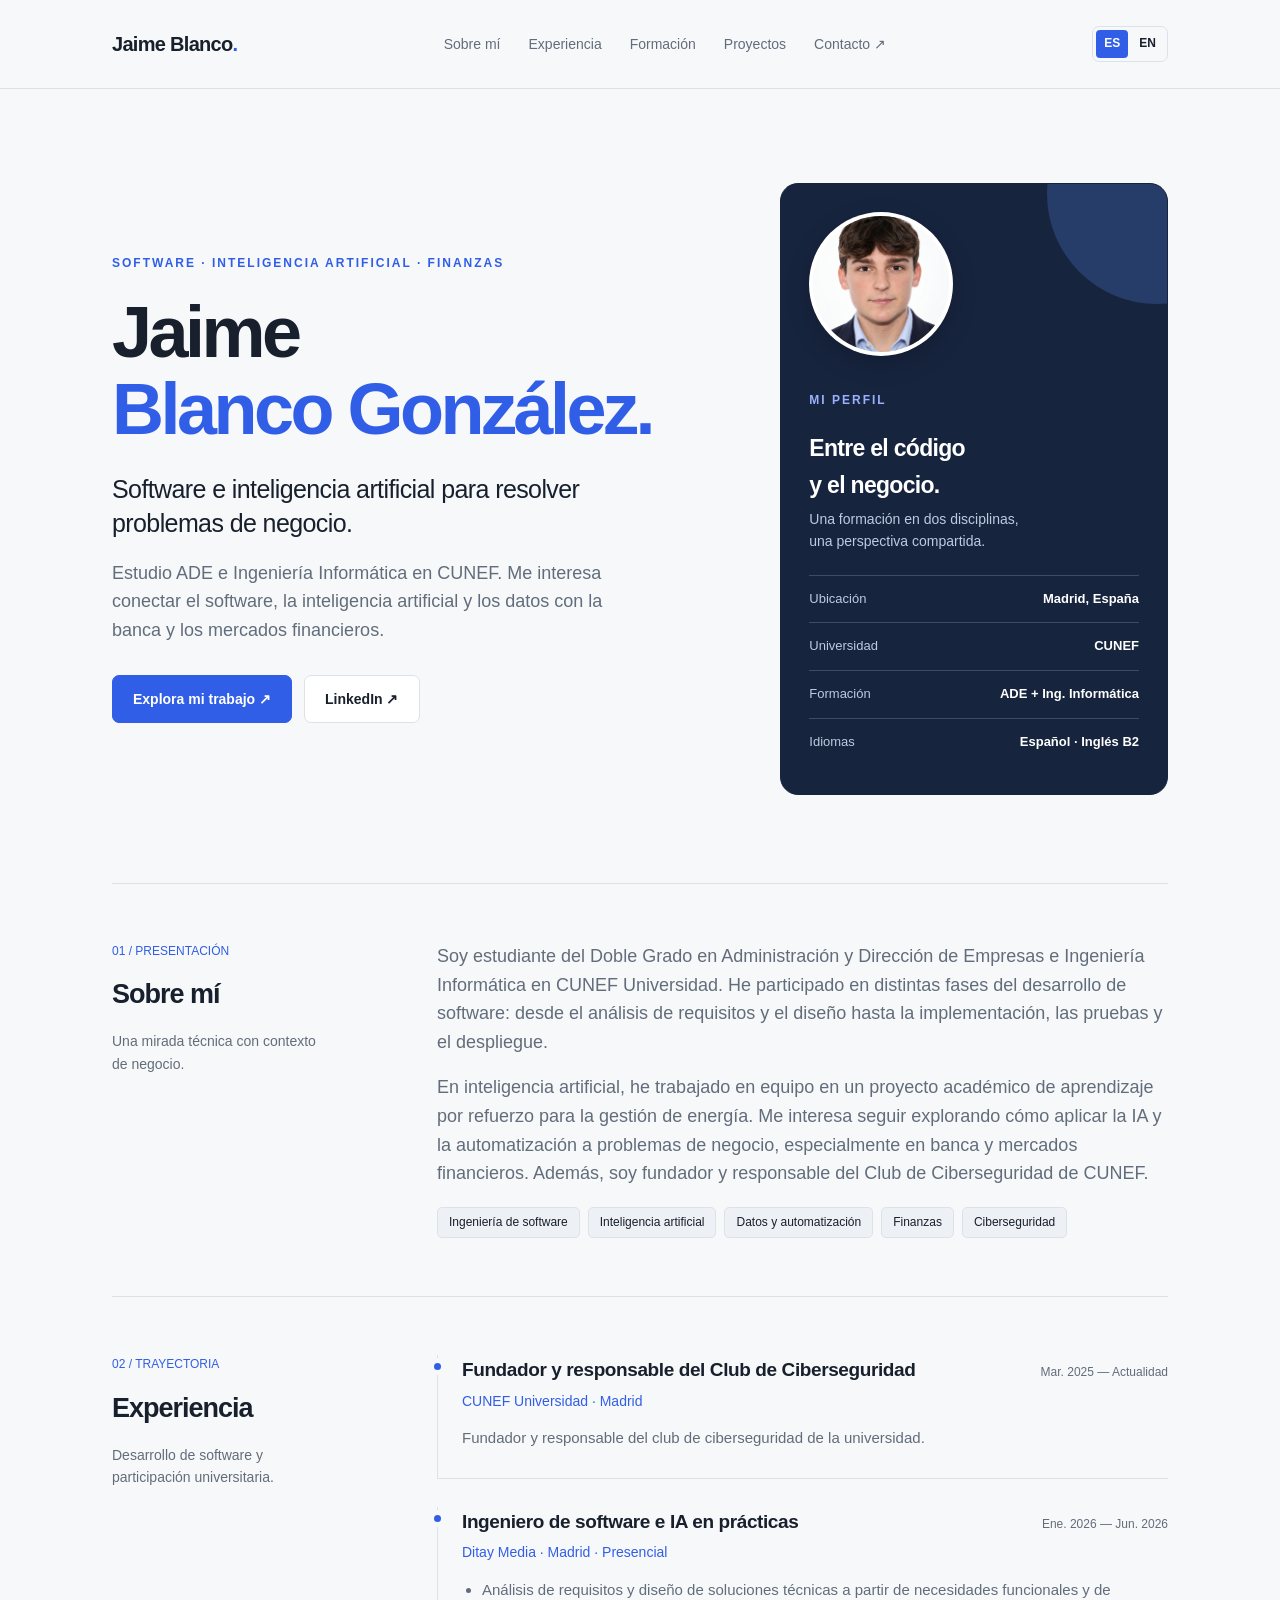
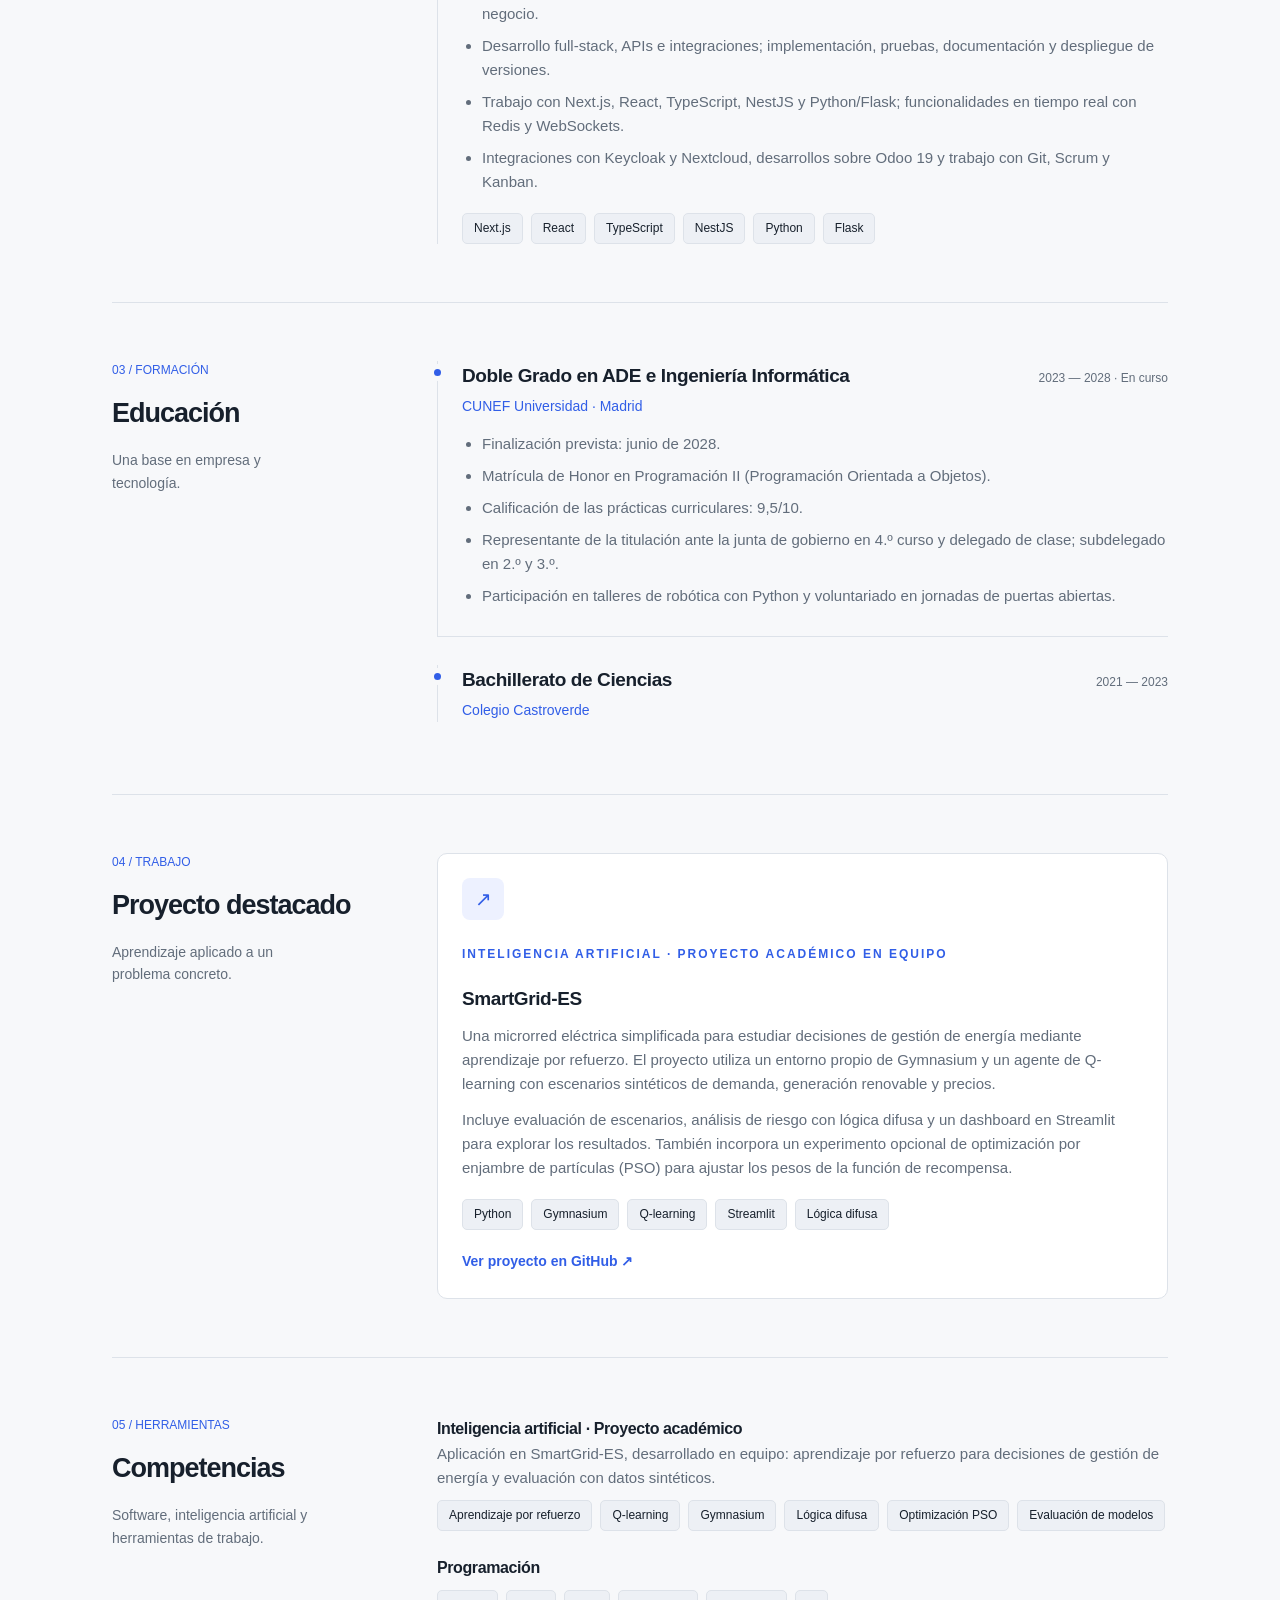
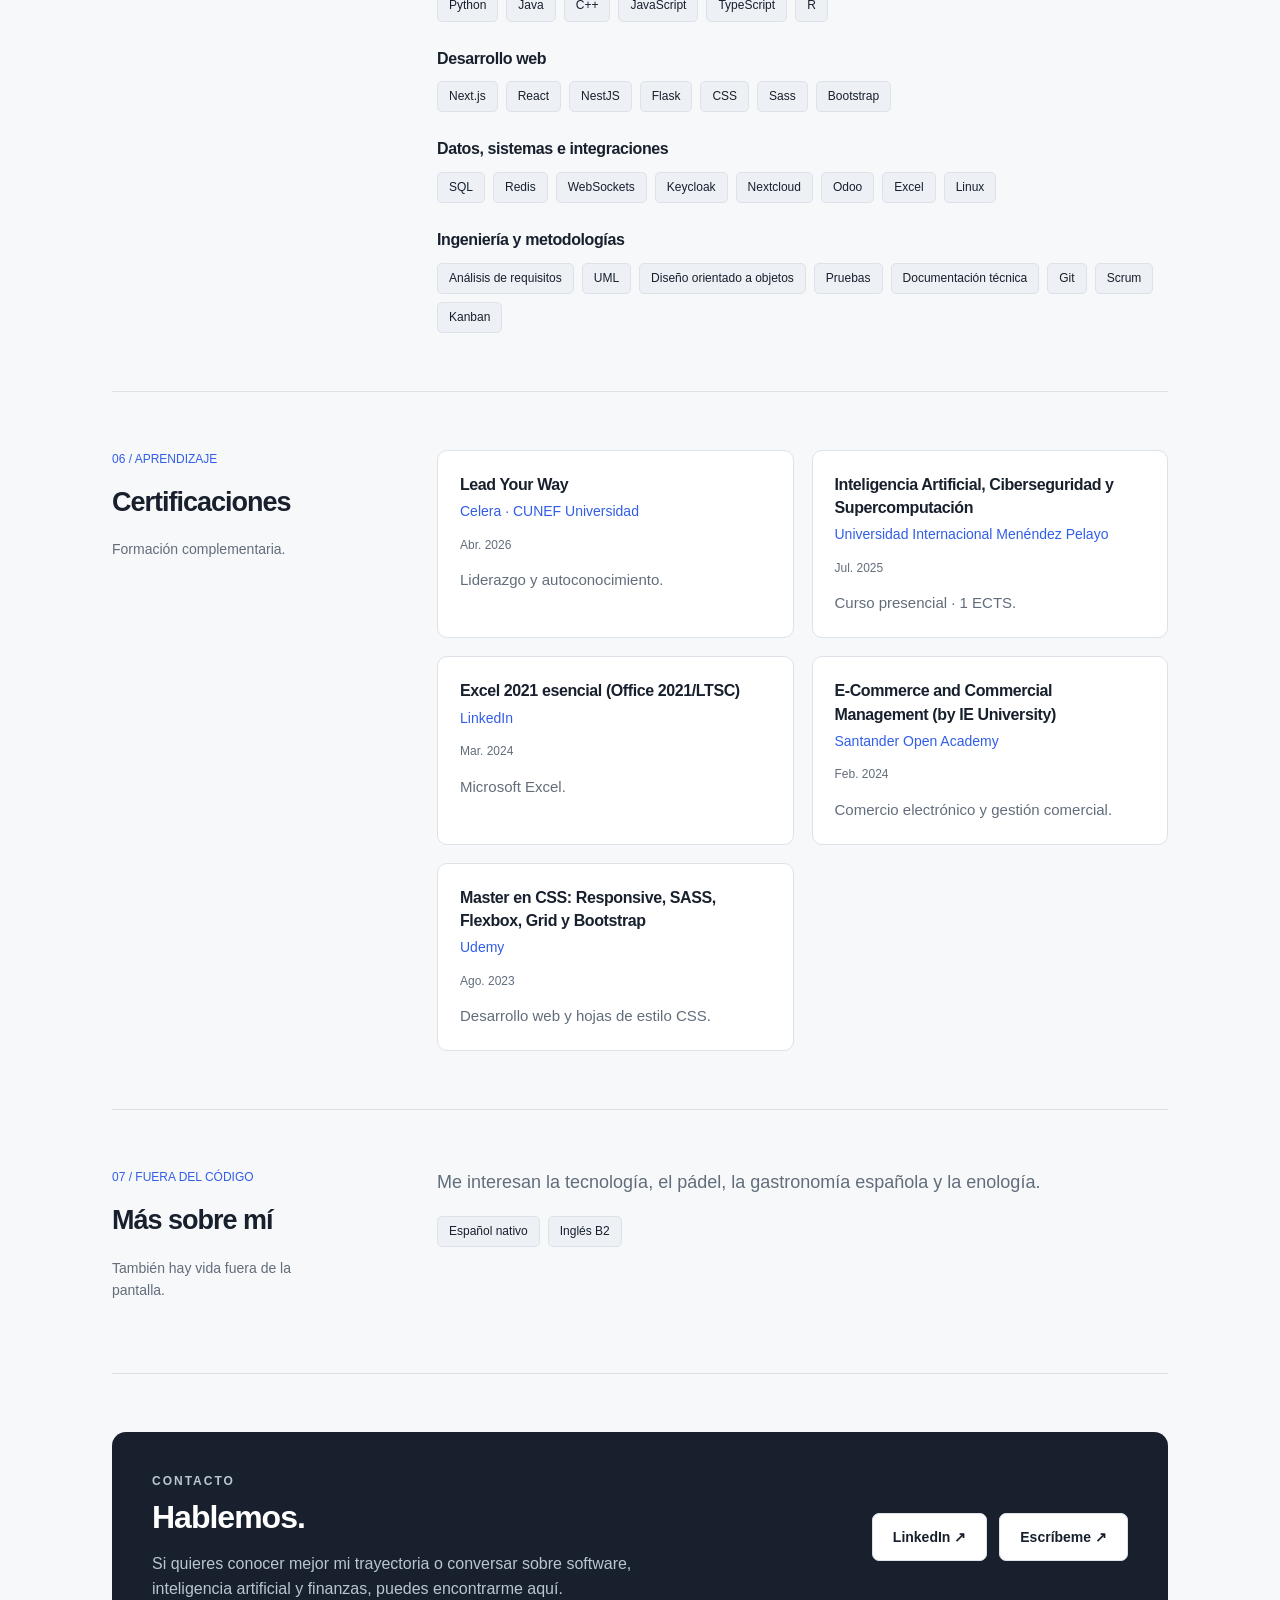
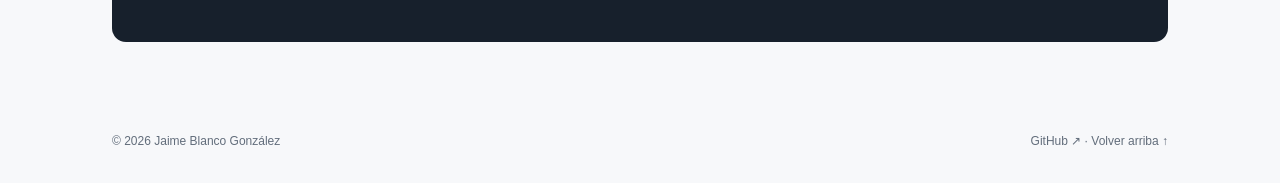
==== commit a8e69821: "Polish automatic motion and portfolio reading layout" ====
--- a/index.html
+++ b/index.html
@@ -59,7 +59,7 @@
           </div>
         </div>
         <aside class="profile-card" aria-label="Resumen del perfil">
-          <img class="avatar profile-photo" src="resources/images/jaime-blanco.png" alt="Retrato de Jaime Blanco González" width="144" height="144" decoding="async">
+          <img class="avatar profile-photo" src="resources/images/jaime-blanco.png" alt="Retrato de Jaime Blanco González" width="144" height="144" decoding="async" fetchpriority="high">
           <p class="eyebrow">MI PERFIL</p>
           <h2 class="card-heading">Entre el código<br>y el negocio.</h2>
           <p class="card-caption">Una formación en dos disciplinas,<br>una perspectiva compartida.</p>
--- a/src/css/motion.css
+++ b/src/css/motion.css
@@ -66,9 +66,9 @@
   .back-to-top { right: 14px; bottom: 14px; width: 42px; height: 42px; }
 }
 @media (prefers-reduced-motion: reduce) {
-  html:not([data-motion="on"]) { scroll-behavior: auto; }
-  html:not([data-motion="on"]) *, html:not([data-motion="on"]) *::before, html:not([data-motion="on"]) *::after { transition: none !important; }
-  html:not([data-motion="on"]) :is(.button, .project, .cert, .tag, .back-to-top):hover { transform: none; }
+  html { scroll-behavior: auto; }
+  *, *::before, *::after { transition: none !important; }
+  :is(.button, .project, .cert, .tag, .back-to-top):hover { transform: none; }
 }
 @media print {
   .reading-progress, .back-to-top { display: none; }
@@ -77,13 +77,32 @@
 .profile-card .profile-photo { width: 144px; height: 144px; object-fit: cover; object-position: center 35%; border: 4px solid rgba(255,255,255,.9); box-shadow: 0 8px 24px rgba(0,0,0,.18); }
 @media(max-width:600px) { .profile-card .profile-photo { width: 124px; height: 124px; } }
 
-html[data-motion="on"] { scroll-behavior: smooth; }
-html[data-motion="off"] { scroll-behavior: auto; }
-html[data-motion="off"] *, html[data-motion="off"] *::before, html[data-motion="off"] *::after { transition: none !important; }
-html[data-motion="off"] :is(.button, .project, .cert, .tag, .back-to-top):hover { transform: none; }
-.header-tools { display: flex; align-items: center; gap: 10px; }
-.motion-toggle { border: 1px solid var(--line); border-radius: 7px; padding: 9px 10px; font: inherit; font-size: 11px; cursor: pointer; background: white; color: var(--ink); white-space: nowrap; }
-.motion-toggle[aria-pressed="true"] { border-color: #a6b7ef; color: var(--accent); background: #edf1ff; }
-.motion-toggle:focus-visible { outline: 3px solid var(--accent); outline-offset: 3px; }
-@media (max-width: 1000px) { .header-tools { margin-left: auto; } .header-tools .language-switch { margin-left: 0; } }
-@media (max-width: 600px) { .header-tools { width: 100%; margin-left: 0; } }
+/* Reading hierarchy: headings stay beside the longer content on desktop. */
+@media (min-width: 1001px) {
+  .section-grid > div:first-child {
+    position: sticky;
+    top: calc(var(--header-height, 88px) + 32px);
+    align-self: start;
+  }
+}
+#experiencia .entry, #educacion .entry {
+  position: relative;
+  padding-left: 24px;
+  border-left: 1px solid var(--line);
+}
+#experiencia .entry::before, #educacion .entry::before {
+  content: '';
+  position: absolute;
+  top: 8px;
+  left: -4px;
+  width: 7px;
+  height: 7px;
+  border-radius: 50%;
+  background: var(--accent);
+  box-shadow: 0 0 0 5px var(--paper);
+}
+.project-icon { transition: background .2s ease, color .2s ease; }
+.project:hover .project-icon { background: var(--accent); color: white; }
+@media print {
+  .section-grid > div:first-child { position: static; }
+}
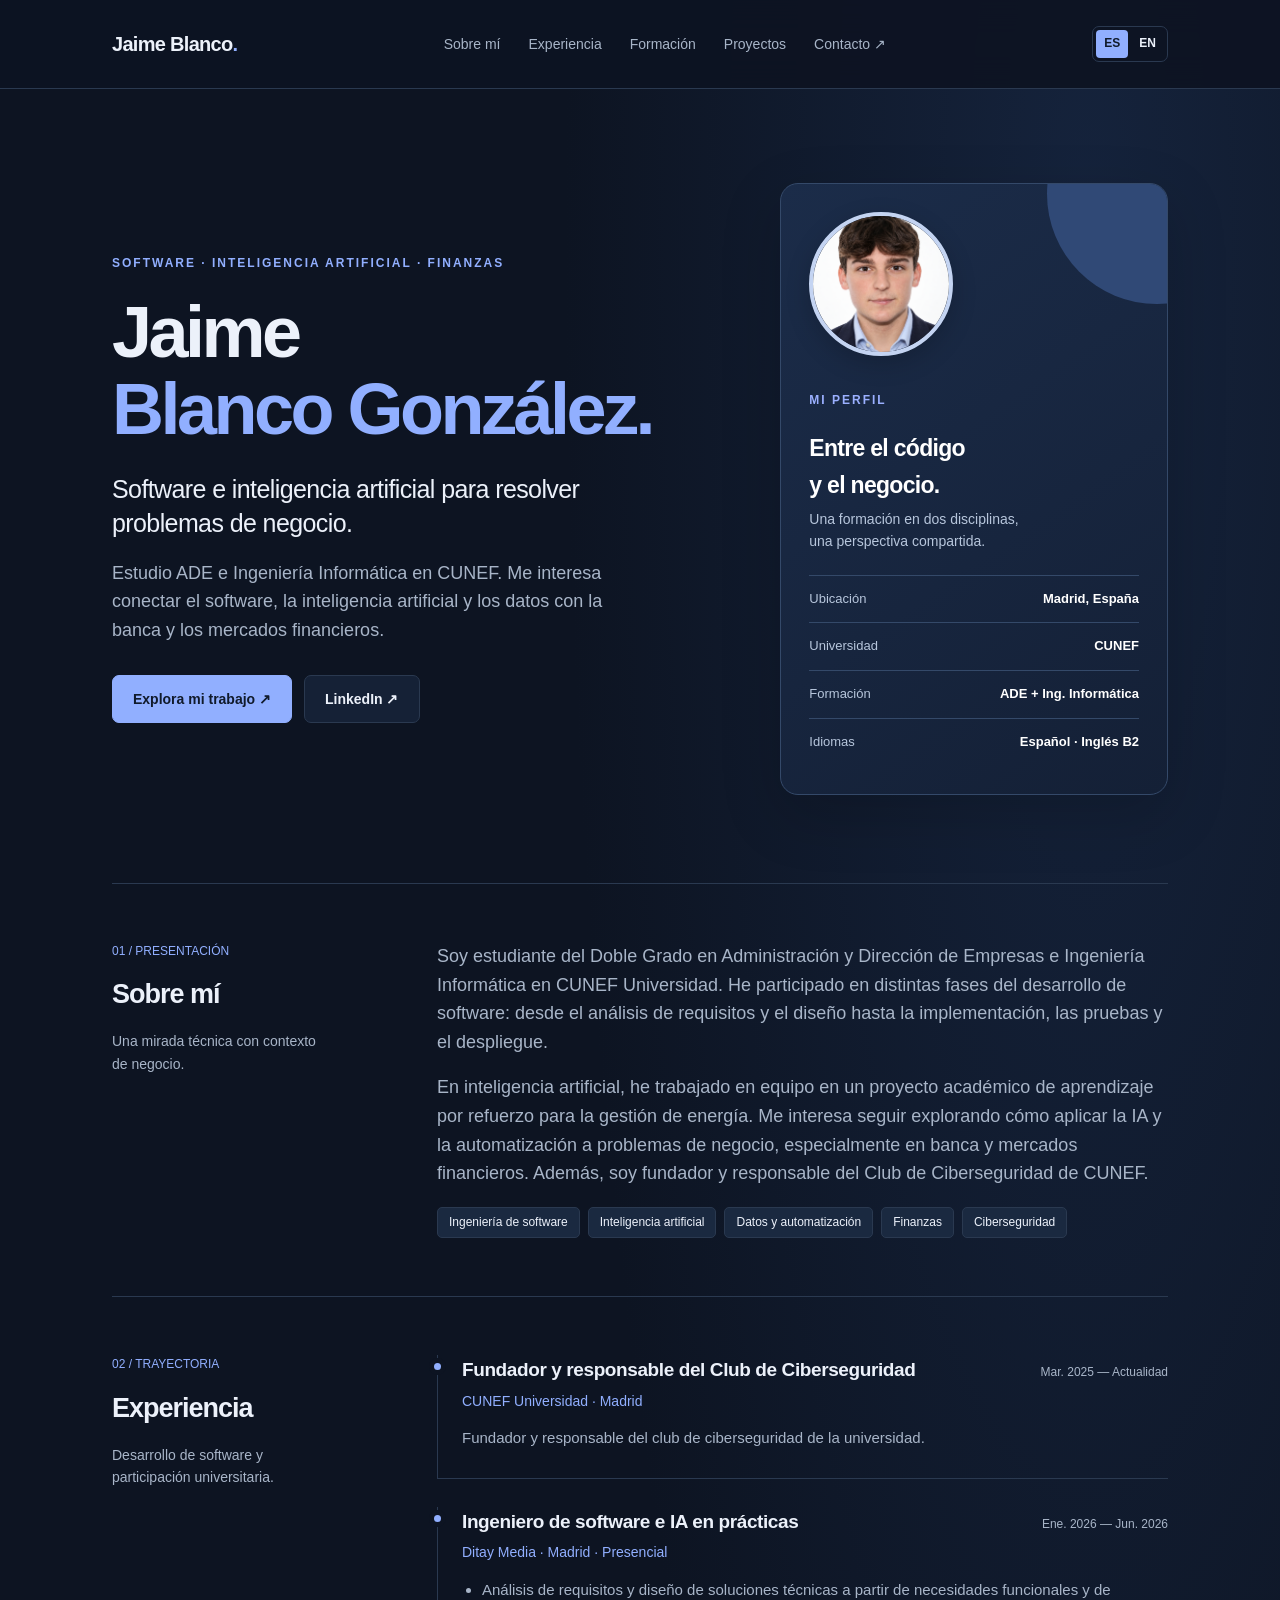
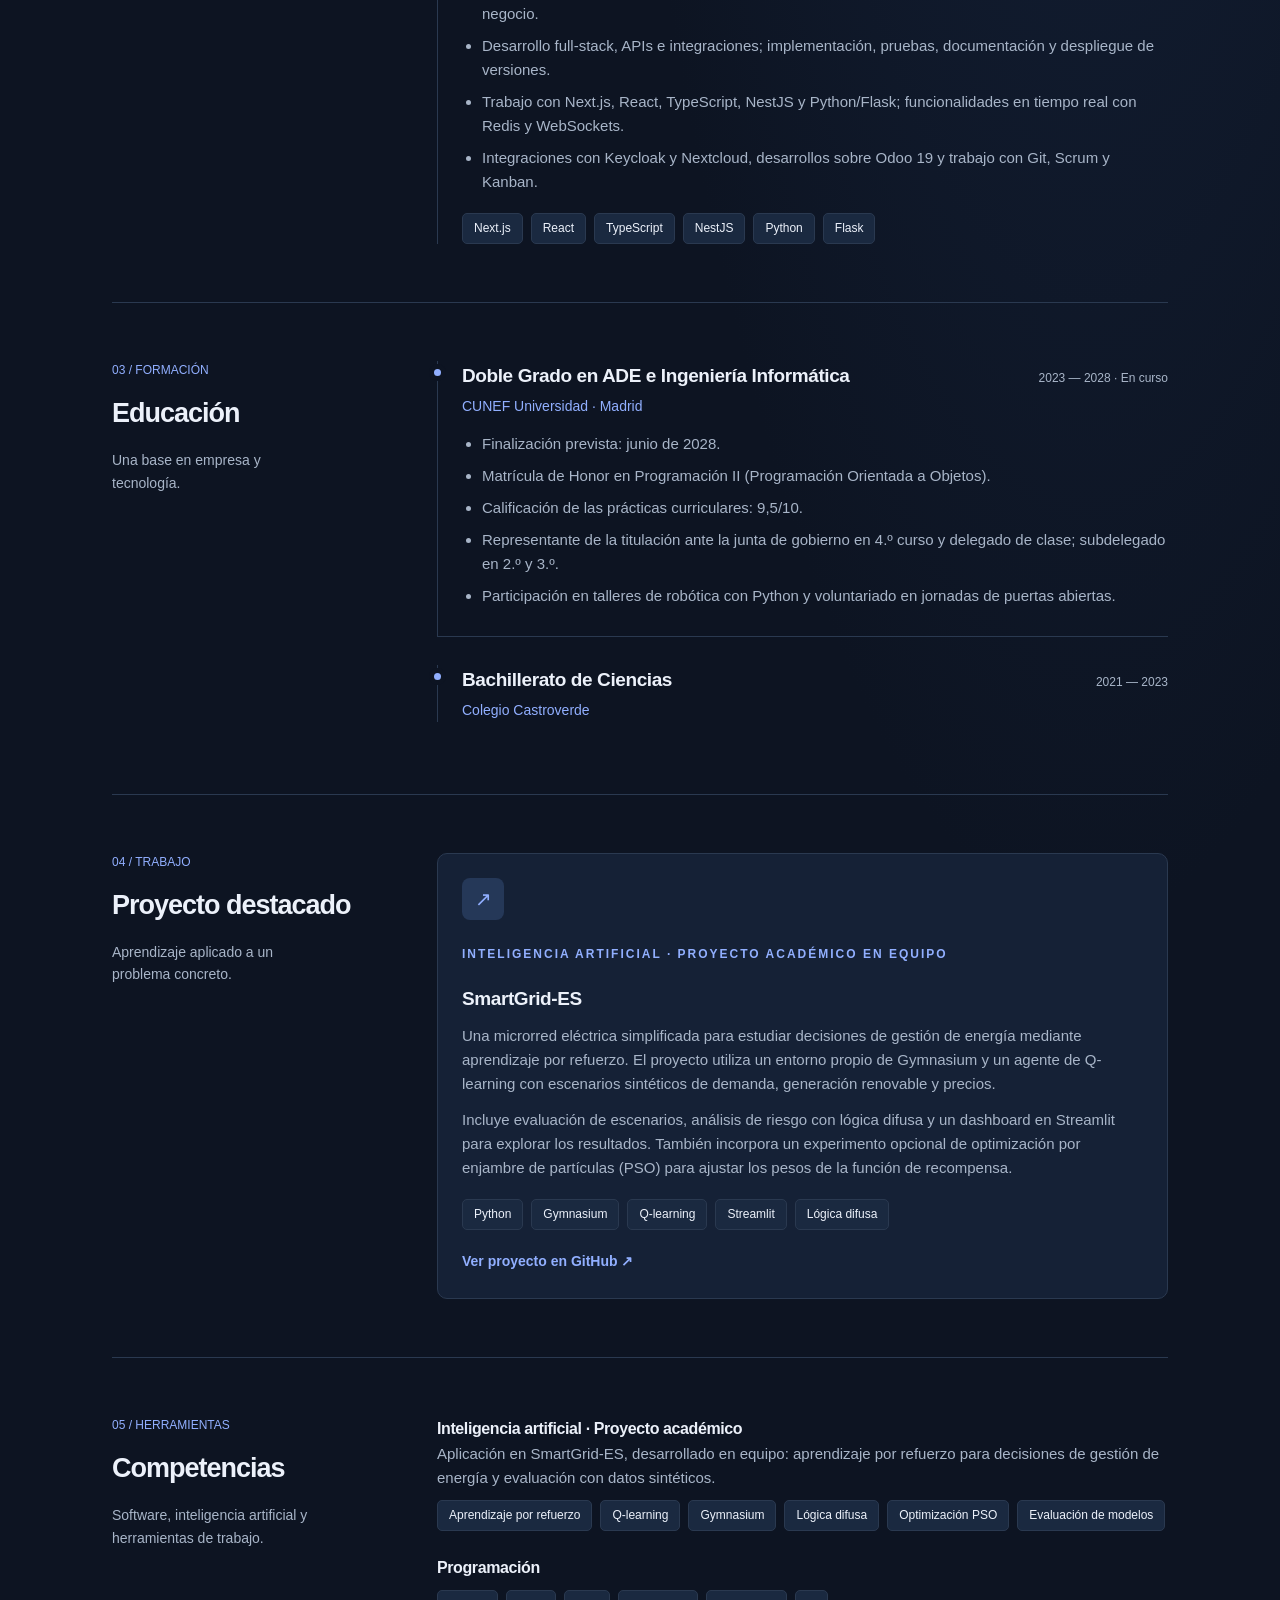
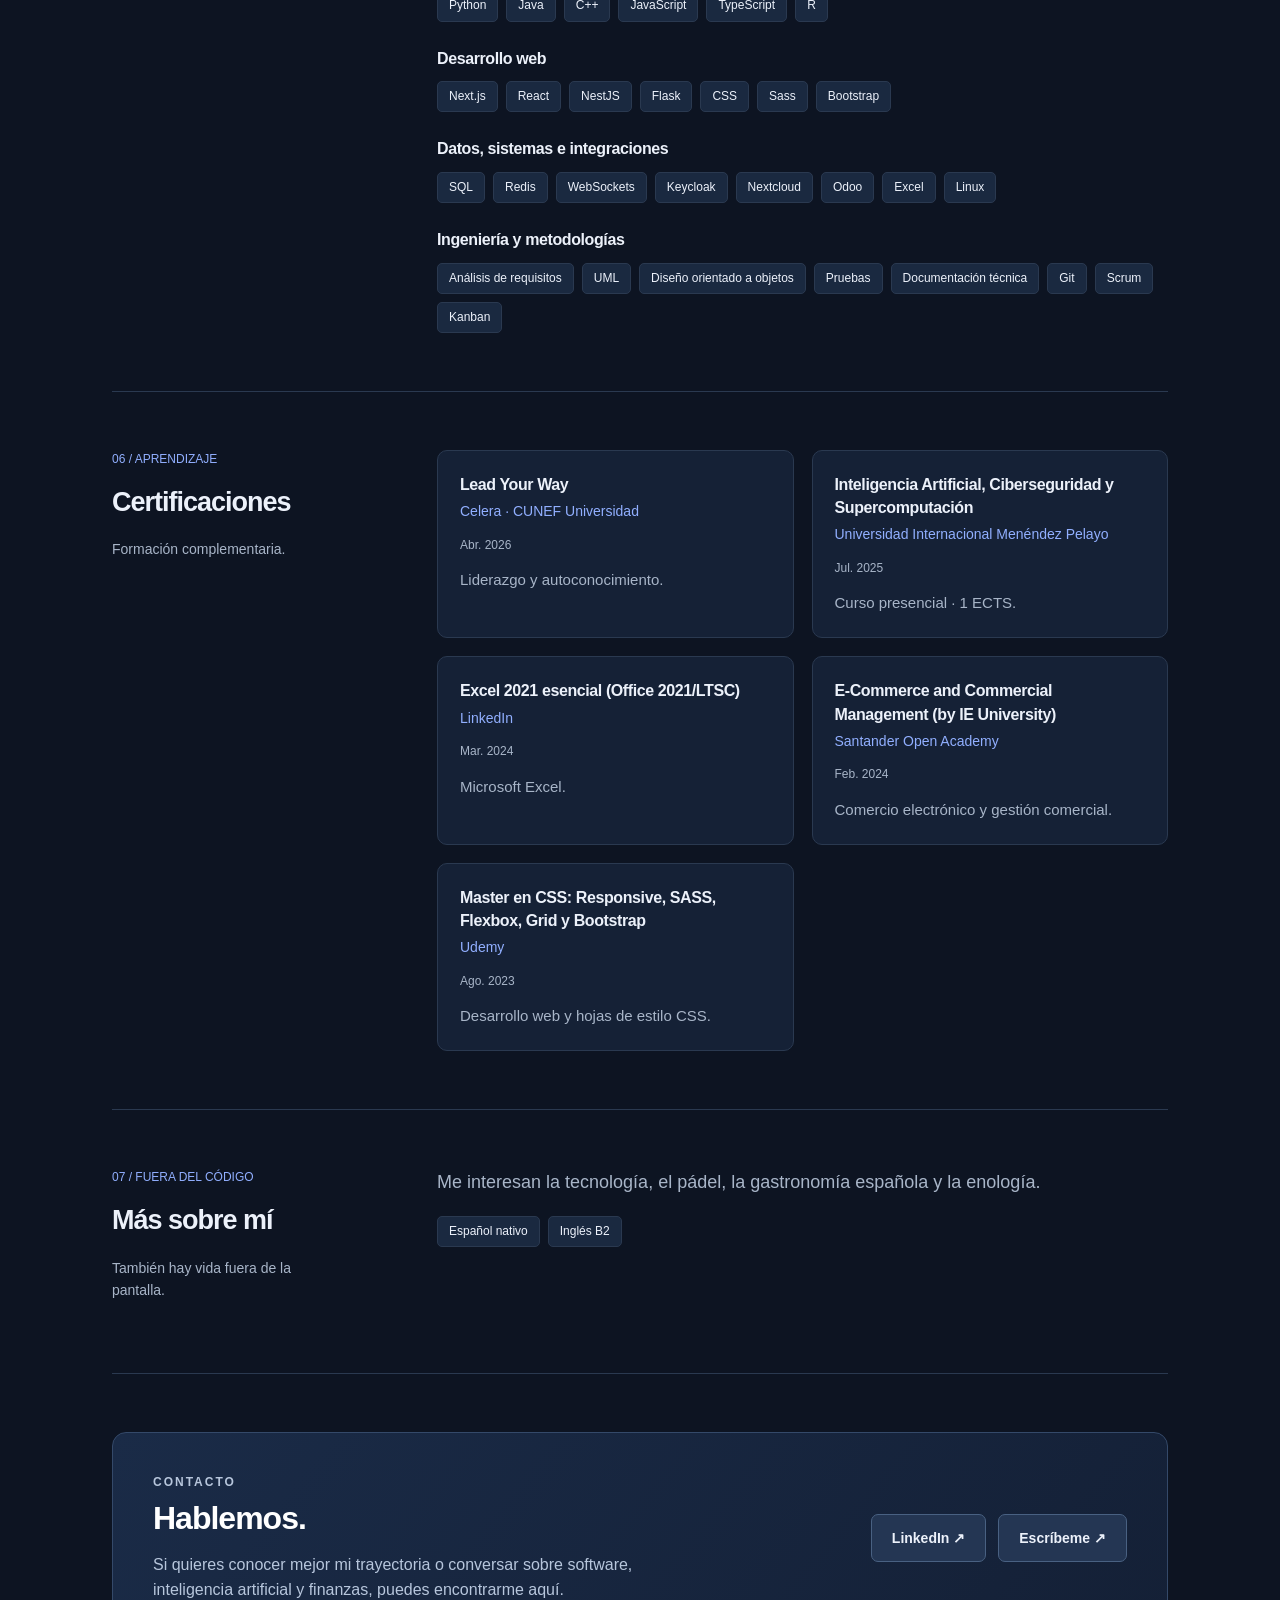
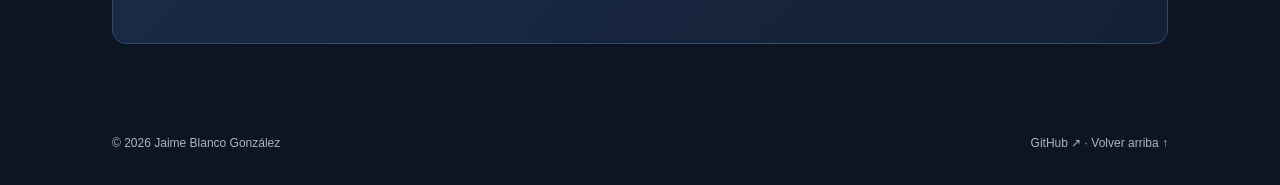
==== commit 884580c0: "Apply dark navy theme to both language versions" ====
--- a/index.html
+++ b/index.html
@@ -7,7 +7,7 @@
       Jaime Blanco González · Software, IA y finanzas
     </title>
     <meta name="description" content="Portfolio de Jaime Blanco González. ADE e Ingeniería Informática en CUNEF, experiencia en software y proyectos de inteligencia artificial.">
-    <meta name="theme-color" content="#f7f8fa">
+    <meta name="theme-color" content="#0d1422">
     <link rel="canonical" href="https://jaimeeblancoo.github.io/">
     <link rel="alternate" hreflang="es" href="https://jaimeeblancoo.github.io/">
     <link rel="alternate" hreflang="en" href="https://jaimeeblancoo.github.io/en/">
@@ -25,6 +25,7 @@
     <meta name="twitter:card" content="summary_large_image">
     <link rel="stylesheet" href="src/css/styles.css">
     <link rel="stylesheet" href="src/css/motion.css">
+    <link rel="stylesheet" href="src/css/theme.css">
     <script type="module" src="src/js/main.js">
     </script>
   </head>
--- a/src/css/theme.css
+++ b/src/css/theme.css
@@ -0,0 +1,65 @@
+/* Shared dark palette for both language versions. */
+:root {
+  color-scheme: dark;
+  --paper: #0d1422;
+  --ink: #ecf1fa;
+  --muted: #a8b5c8;
+  --line: #2a3950;
+  --accent: #91afff;
+  --white: #152136;
+}
+body {
+  background: radial-gradient(ellipse at 85% 5%, #15233c 0, transparent 34%), var(--paper);
+}
+::selection { background: #37558b; color: #fff; }
+header {
+  background: rgba(13, 20, 34, .94);
+}
+header.is-scrolled { box-shadow: 0 8px 26px rgba(0, 0, 0, .2); }
+.primary, .language-switch a[aria-current="page"] {
+  background: var(--accent);
+  color: #101a2b;
+}
+.primary:hover { background: #adc3ff; color: #101a2b; }
+.profile-card {
+  background: linear-gradient(145deg, #1b2c49, #142036);
+  border-color: #344969;
+  box-shadow: 0 20px 60px rgba(0, 0, 0, .18);
+}
+.profile-card::before { background: #304976; }
+.profile-card .card-caption, .profile-card .card-row span { color: #b7c6dc; }
+.profile-card .card-row { border-color: #344969; }
+.profile-card .profile-photo { border-color: #c4d4f2; }
+.tag { background: #1a2940; }
+.project-icon { background: #253858; }
+.project:hover .project-icon { color: #101a2b; }
+.cert { background: var(--white); }
+.contact {
+  background: linear-gradient(130deg, #1a2b47, #142036);
+  border: 1px solid #344969;
+}
+.contact p { color: #b7c6dc; }
+.contact .button { color: var(--ink); background: #243653; border-color: #496182; }
+.contact .button:hover { color: #fff; border-color: var(--accent); }
+.back-to-top { background: #223655; color: var(--ink); border: 1px solid #496182; }
+.back-to-top:hover { color: #101a2b; }
+.skip { background: #152136; }
+@media (hover: hover) and (pointer: fine) {
+  .project:hover, .cert:hover { box-shadow: 0 14px 30px rgba(0, 0, 0, .18); }
+}
+/* Printed copies remain light and readable. */
+@media print {
+  :root {
+    color-scheme: light;
+    --paper: #fff;
+    --ink: #17202c;
+    --muted: #626d7b;
+    --line: #dde2e9;
+    --accent: #315ee7;
+    --white: #fff;
+  }
+  body, .profile-card, .contact, .cert, .project { background: white; color: var(--ink); box-shadow: none; }
+  .profile-card .card-caption, .profile-card .card-row span, .contact p { color: var(--muted); }
+  .profile-card::before { display: none; }
+  .tag { background: #edf0f5; }
+}
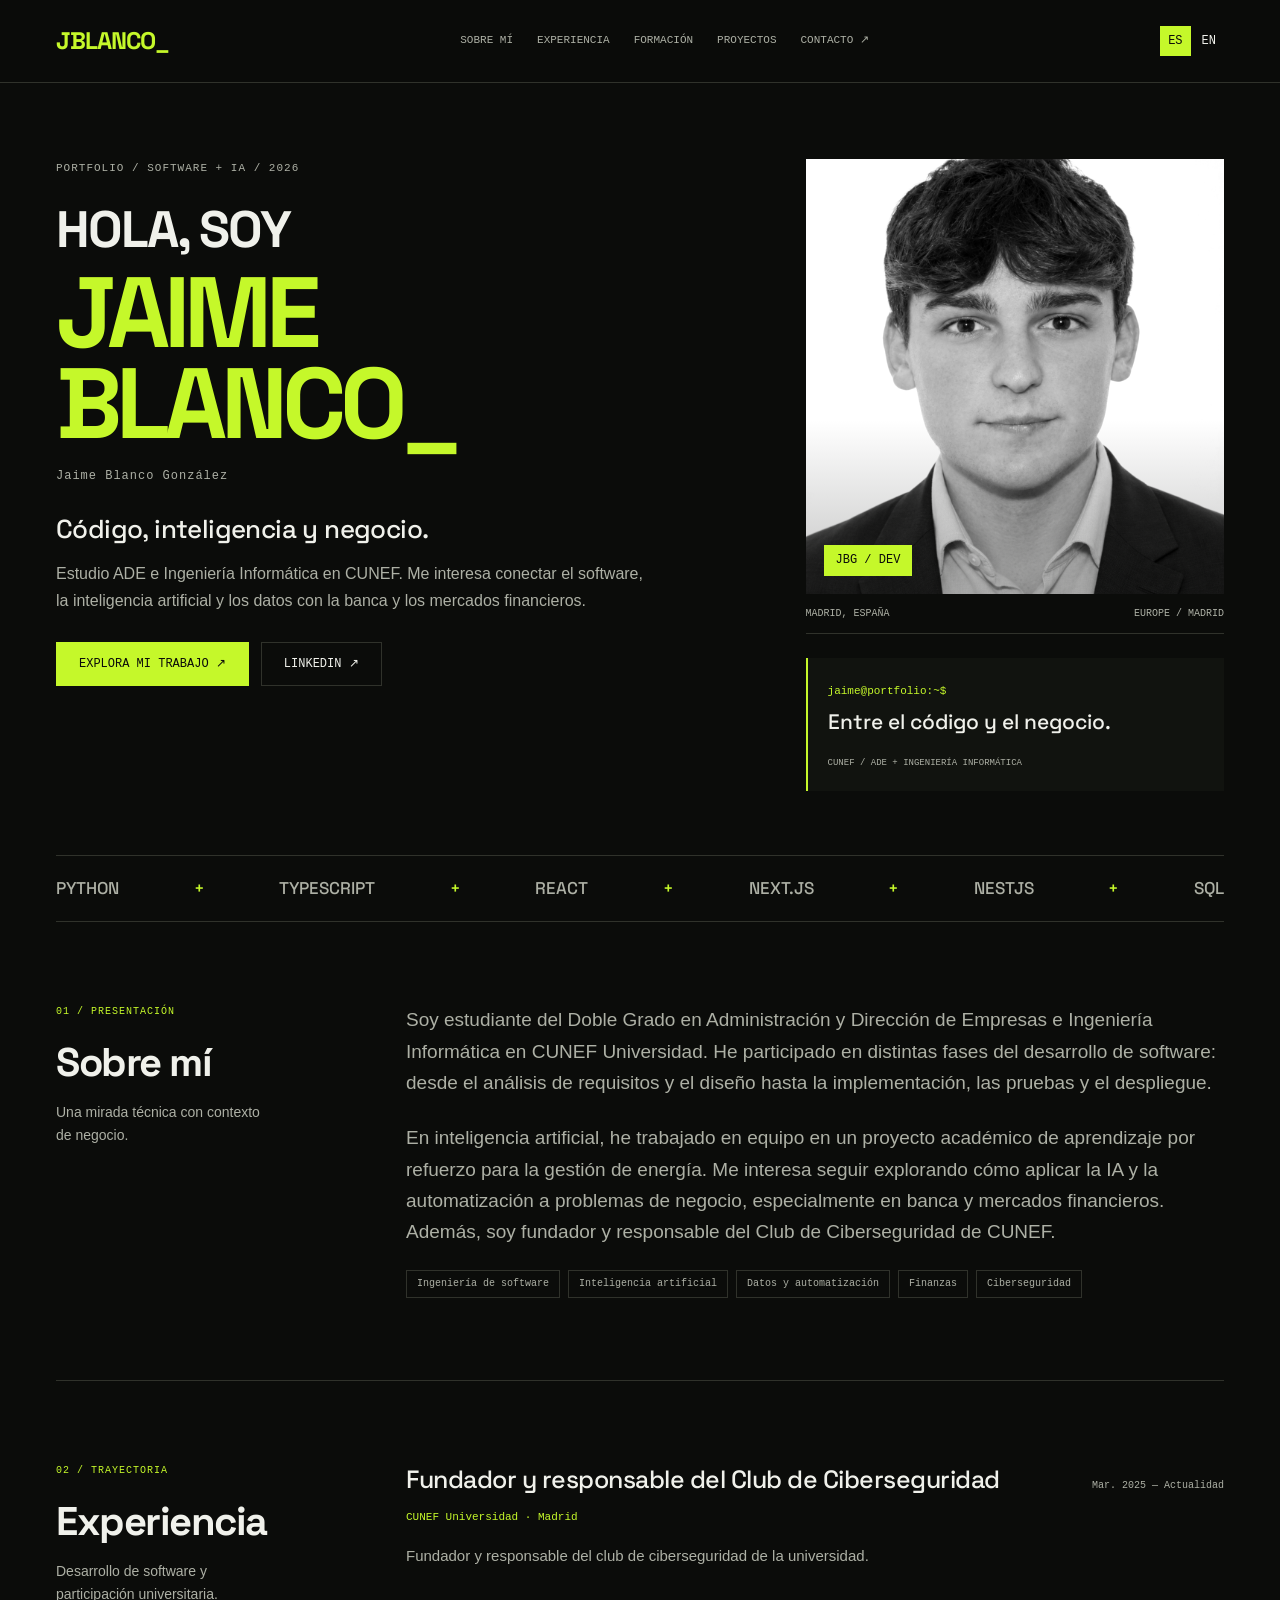
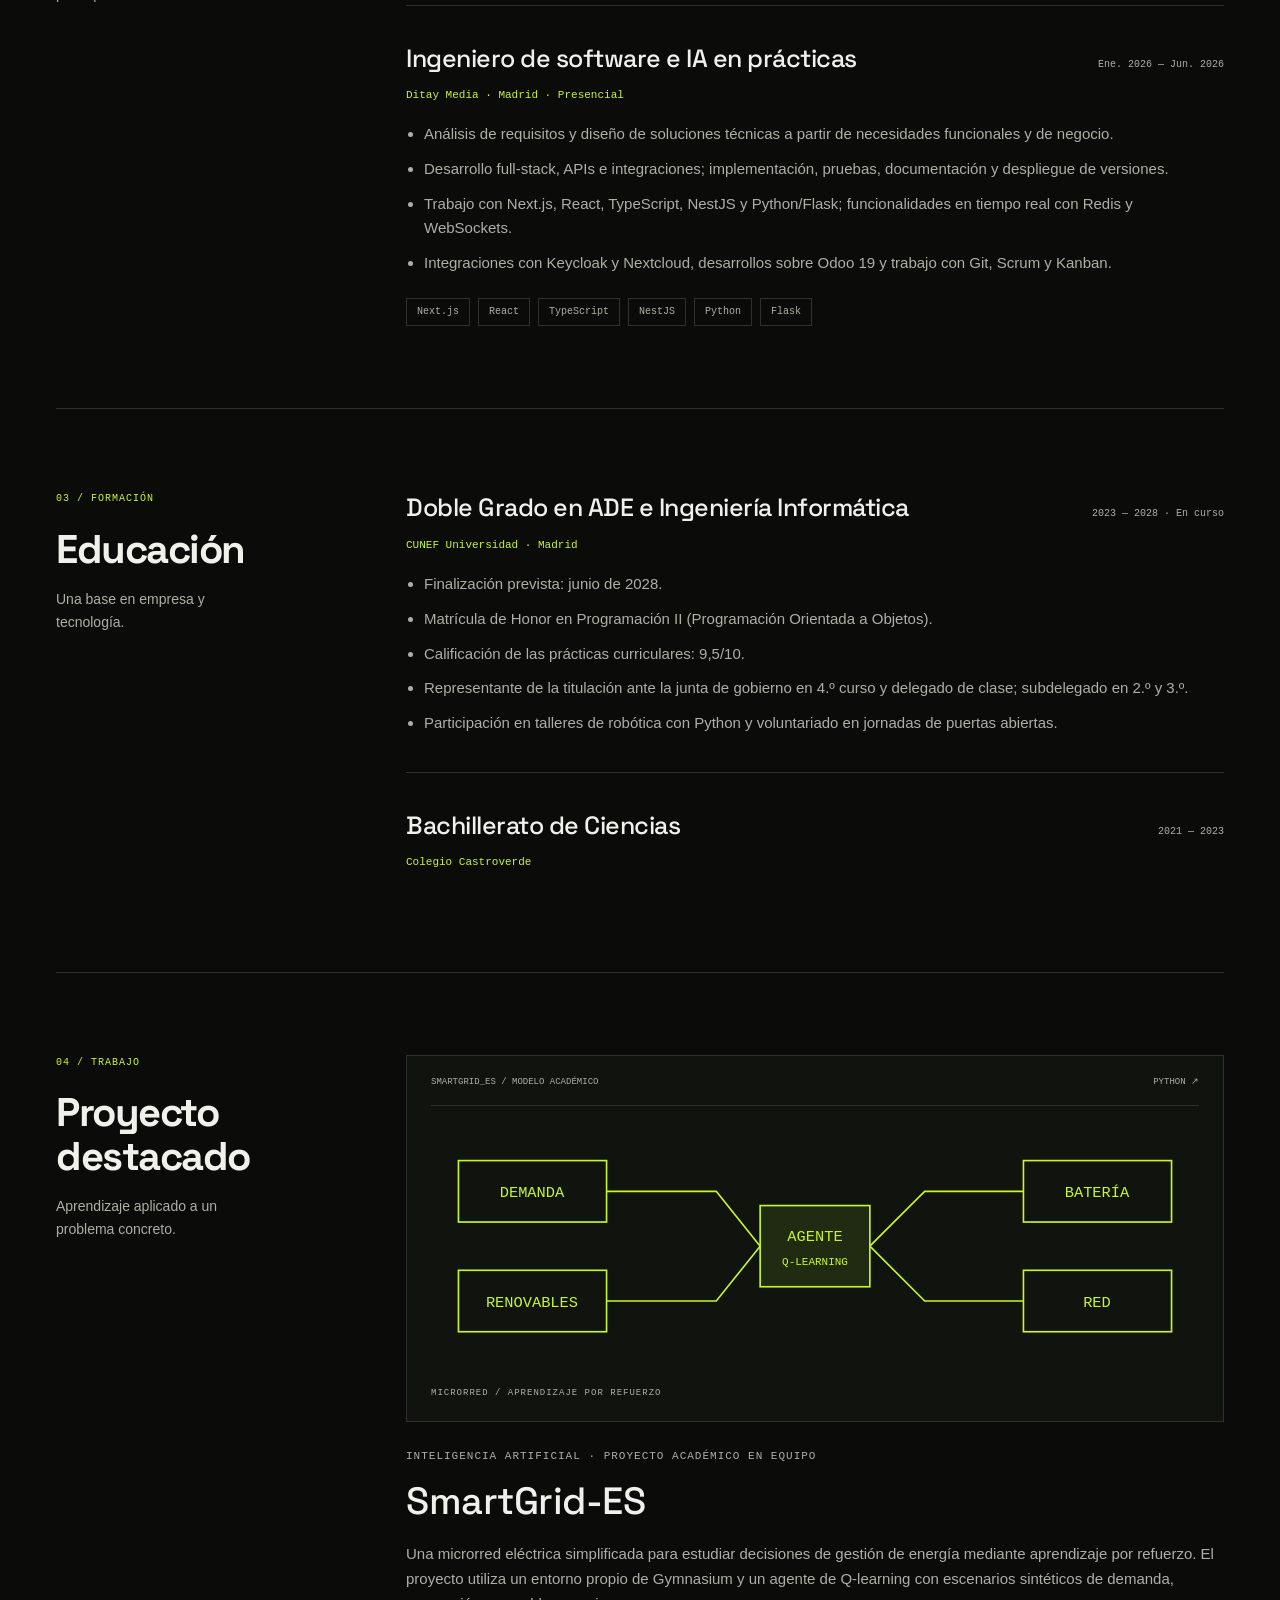
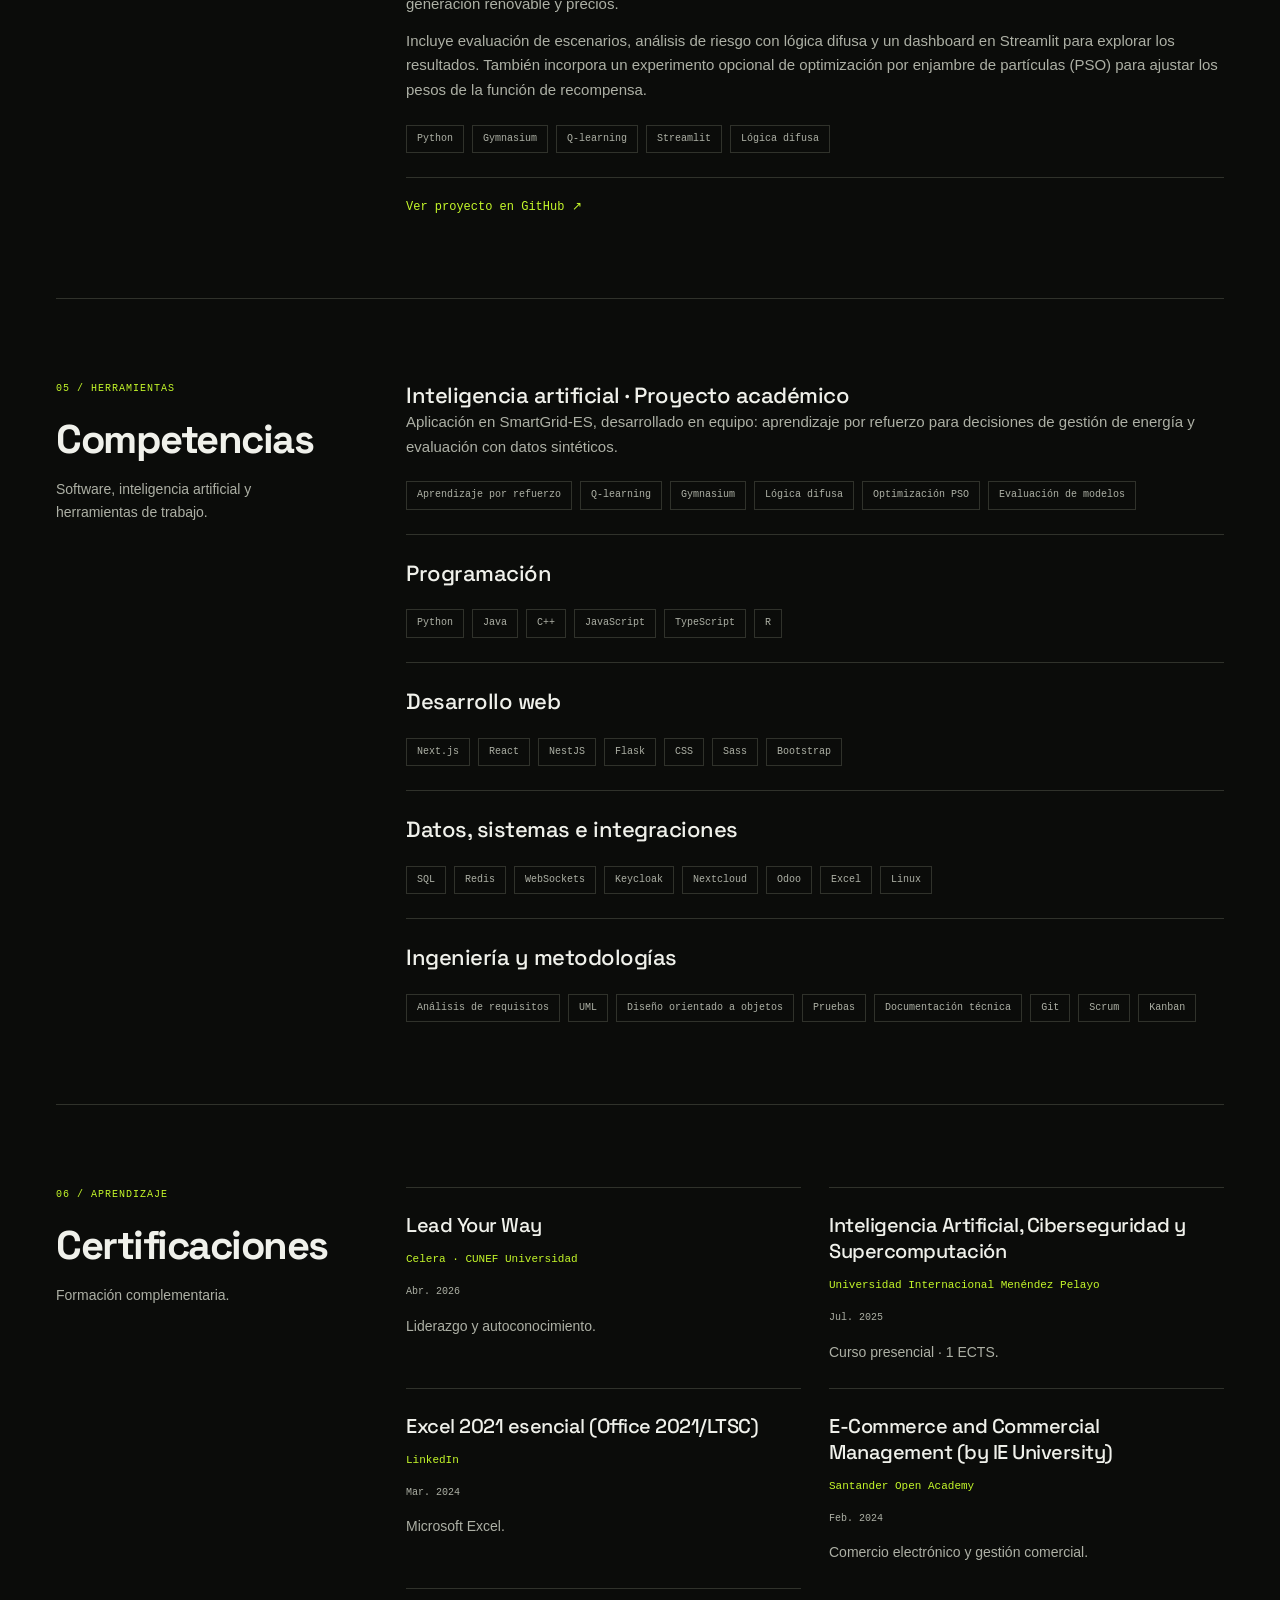
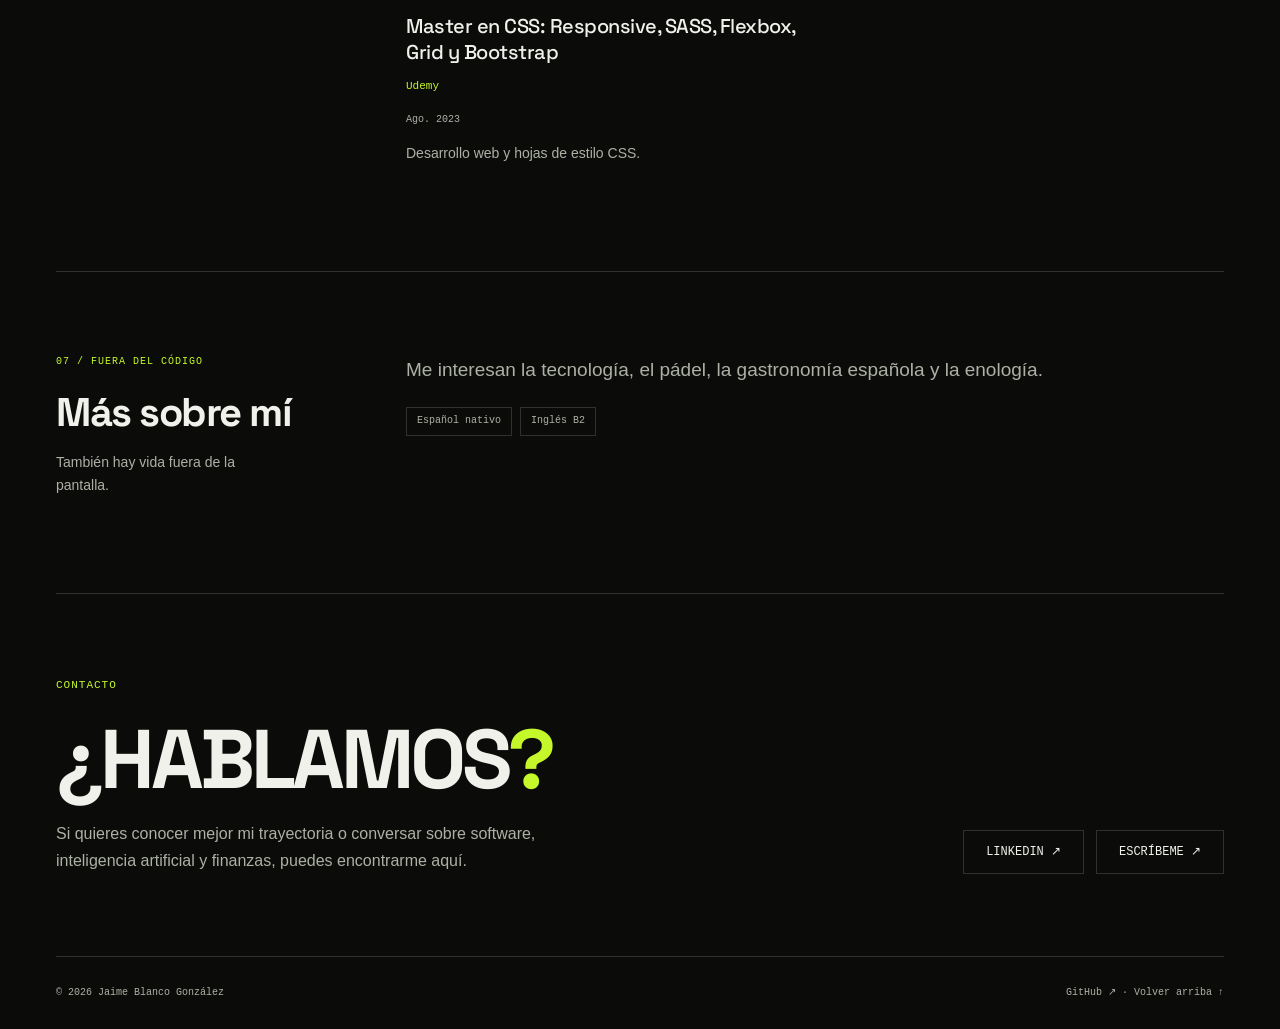
==== commit 976d159e: "Redesign bilingual portfolio with black and lime visual identity" ====
--- a/index.html
+++ b/index.html
@@ -7,7 +7,7 @@
       Jaime Blanco González · Software, IA y finanzas
     </title>
     <meta name="description" content="Portfolio de Jaime Blanco González. ADE e Ingeniería Informática en CUNEF, experiencia en software y proyectos de inteligencia artificial.">
-    <meta name="theme-color" content="#0d1422">
+    <meta name="theme-color" content="#0b0c0a">
     <link rel="canonical" href="https://jaimeeblancoo.github.io/">
     <link rel="alternate" hreflang="es" href="https://jaimeeblancoo.github.io/">
     <link rel="alternate" hreflang="en" href="https://jaimeeblancoo.github.io/en/">
@@ -23,6 +23,7 @@
     <meta property="og:image:width" content="1200">
     <meta property="og:image:height" content="630">
     <meta name="twitter:card" content="summary_large_image">
+    <link rel="preload" href="resources/fonts/space-grotesk.ttf" as="font" type="font/ttf" crossorigin>
     <link rel="stylesheet" href="src/css/styles.css">
     <link rel="stylesheet" href="src/css/motion.css">
     <link rel="stylesheet" href="src/css/theme.css">
@@ -33,7 +34,7 @@
     <a class="skip" href="#contenido">Saltar al contenido</a>
     <header>
       <div class="wrap nav">
-        <a class="brand" href="#inicio">Jaime Blanco<span>.</span></a>
+        <a class="brand" href="#inicio">JBLANCO<span>_</span></a>
         <nav aria-label="Navegación principal">
           <a href="#sobre-mi">Sobre mí</a>
           <a href="#experiencia">Experiencia</a>
@@ -49,10 +50,10 @@
     </header>
     <main class="wrap" id="contenido">
       <div class="hero" id="inicio">
-        <div>
-          <p class="eyebrow">SOFTWARE · INTELIGENCIA ARTIFICIAL · FINANZAS</p>
-          <h1>Jaime<br><span>Blanco González.</span></h1>
-          <p class="hero-subtitle">Software e inteligencia artificial para resolver problemas de negocio.</p>
+        <div class="hero-copy">
+          <p class="eyebrow">PORTFOLIO / SOFTWARE + IA / 2026</p>
+          <h1><span class="hero-greeting">HOLA, SOY</span><span class="hero-name">JAIME<br>BLANCO<span class="cursor" aria-hidden="true">_</span></span><span class="full-name">Jaime Blanco González</span></h1>
+          <p class="hero-subtitle">Código, inteligencia y negocio.</p>
           <p class="intro">Estudio ADE e Ingeniería Informática en CUNEF. Me interesa conectar el software, la inteligencia artificial y los datos con la banca y los mercados financieros.</p>
           <div class="buttons">
             <a class="button primary" href="#proyectos">Explora mi trabajo ↗</a>
@@ -60,28 +61,12 @@
           </div>
         </div>
         <aside class="profile-card" aria-label="Resumen del perfil">
-          <img class="avatar profile-photo" src="resources/images/jaime-blanco.png" alt="Retrato de Jaime Blanco González" width="144" height="144" decoding="async" fetchpriority="high">
-          <p class="eyebrow">MI PERFIL</p>
-          <h2 class="card-heading">Entre el código<br>y el negocio.</h2>
-          <p class="card-caption">Una formación en dos disciplinas,<br>una perspectiva compartida.</p>
-          <div class="card-row">
-            <span>Ubicación</span>
-            <strong>Madrid, España</strong>
-          </div>
-          <div class="card-row">
-            <span>Universidad</span>
-            <strong>CUNEF</strong>
-          </div>
-          <div class="card-row">
-            <span>Formación</span>
-            <strong>ADE + Ing. Informática</strong>
-          </div>
-          <div class="card-row">
-            <span>Idiomas</span>
-            <strong>Español · Inglés B2</strong>
-          </div>
+          <div class="portrait-frame"><img class="profile-photo" src="resources/images/jaime-blanco.png" alt="Retrato de Jaime Blanco González" width="1122" height="1402" decoding="async" fetchpriority="high"><span class="portrait-label" aria-hidden="true">JBG / DEV</span></div>
+          <div class="profile-caption"><span>MADRID, ESPAÑA</span><span>EUROPE / MADRID</span></div>
+          <div class="profile-terminal"><span class="terminal-prompt">jaime@portfolio:~$</span><p>Entre el código y el negocio.</p><span class="terminal-line">CUNEF / ADE + INGENIERÍA INFORMÁTICA</span></div>
         </aside>
       </div>
+      <div class="stack-strip" aria-label="Tecnologías principales"><span>PYTHON</span><span aria-hidden="true">+</span><span>TYPESCRIPT</span><span aria-hidden="true">+</span><span>REACT</span><span aria-hidden="true">+</span><span>NEXT.JS</span><span aria-hidden="true">+</span><span>NESTJS</span><span aria-hidden="true">+</span><span>SQL</span></div>
       <section id="sobre-mi">
         <div class="section-grid">
           <div>
@@ -184,9 +169,7 @@
           <div>
             <div class="projects">
               <article class="project">
-                <div class="project-icon" aria-hidden="true">
-                  ↗
-                </div>
+                <div class="project-visual"><div class="visual-toolbar"><span>SMARTGRID_ES / MODELO ACADÉMICO</span><span>PYTHON ↗</span></div><svg viewBox="0 0 700 230" role="img" aria-label="MICRORRED / APRENDIZAJE POR REFUERZO"><g fill="none" stroke="currentColor" stroke-width="1.5"><path d="M160 65H260L300 115M160 165H260L300 115M400 115L450 65H540M400 115L450 165H540"/><rect x="25" y="37" width="135" height="56"/><rect x="25" y="137" width="135" height="56"/><rect class="agent-box" x="300" y="78" width="100" height="74"/><rect x="540" y="37" width="135" height="56"/><rect x="540" y="137" width="135" height="56"/></g><g fill="currentColor" text-anchor="middle" font-family="monospace" font-size="14"><text x="92" y="70">DEMANDA</text><text x="92" y="170">RENOVABLES</text><text x="350" y="110">AGENTE</text><text x="350" y="132" font-size="10">Q-LEARNING</text><text x="607" y="70">BATERÍA</text><text x="607" y="170">RED</text></g></svg><span class="visual-caption">MICRORRED / APRENDIZAJE POR REFUERZO</span></div>
                 <p class="eyebrow">INTELIGENCIA ARTIFICIAL · PROYECTO ACADÉMICO EN EQUIPO</p>
                 <h3>SmartGrid-ES</h3>
                 <p class="detail">Una microrred eléctrica simplificada para estudiar decisiones de gestión de energía mediante aprendizaje por refuerzo. El proyecto utiliza un entorno propio de Gymnasium y un agente de Q-learning con escenarios sintéticos de demanda, generación renovable y precios.</p>
@@ -339,7 +322,7 @@
         <div class="contact">
           <div>
             <p class="eyebrow eyebrow-light">CONTACTO</p>
-            <h2>Hablemos.</h2>
+            <h2>¿HABLAMOS<span>?</span></h2>
             <p>Si quieres conocer mejor mi trayectoria o conversar sobre software, inteligencia artificial y finanzas, puedes encontrarme aquí.</p>
           </div>
           <div class="buttons">
--- a/src/css/styles.css
+++ b/src/css/styles.css
@@ -1,617 +1,98 @@
-/* Base, layout, components and responsive styles. */
-:root {
-  --paper:#f7f8fa;
-  --ink:#17202c;
-  --muted:#626d7b;
-  --line:#dde2e9;
-  --accent:#315ee7;
-  --white:#fff;
-}
-* {
-  box-sizing:border-box;
-}
-html {
-  scroll-behavior:smooth;
-  scroll-padding-top:100px;
-}
-body {
-  margin:0;
-  background:var(--paper);
-  color:var(--ink);
-  font-family:Inter,Arial,sans-serif;
-  line-height:1.6;
-}
-a {
-  color:inherit;
-  text-decoration:none;
-}
-a:focus-visible {
-  outline:3px solid var(--accent);
-  outline-offset:5px;
-}
-a:hover {
-  color:var(--accent);
-}
-.wrap {
-  max-width:1120px;
-  padding:0 32px;
-  margin:auto;
-}
-header {
-  border-bottom:1px solid var(--line);
-}
-.nav {
-  min-height:88px;
-  display:flex;
-  align-items:center;
-  justify-content:space-between;
-  gap:24px;
-}
-.brand {
-  font-weight:800;
-  letter-spacing:-.7px;
-  font-size:20px;
-}
-.brand span {
-  color:var(--accent);
-}
-nav {
-  display:flex;
-  gap:28px;
-  font-size:14px;
-  color:var(--muted);
-}
-.hero {
-  display:grid;
-  grid-template-columns:1.6fr 1fr;
-  gap:70px;
-  align-items:center;
-  padding:94px 0 88px;
-}
-.eyebrow {
-  font-size:12px;
-  font-weight:700;
-  letter-spacing:2px;
-  text-transform:uppercase;
-  color:var(--accent);
-  margin:0 0 20px;
-}
-h1 {
-  font-size:clamp(44px,6.3vw,78px);
-  line-height:1.08;
-  letter-spacing:-3.5px;
-  margin:0 0 24px;
-  font-weight:750;
-}
-h1 span {
-  color:var(--accent);
-}
-.intro {
-  font-size:18px;
-  color:var(--muted);
-  max-width:540px;
-  margin-bottom:30px;
-}
-.buttons {
-  display:flex;
-  flex-wrap:wrap;
-  gap:12px;
-}
-.button {
-  padding:12px 20px;
-  border-radius:7px;
-  border:1px solid var(--line);
-  background:var(--white);
-  font-size:14px;
-  font-weight:700;
-}
-.primary {
-  background:var(--accent);
-  color:white;
-  border-color:var(--accent);
-}
-.primary:hover {
-  background:#244ac0;
-  color:white;
-}
-.profile-card {
-  background:#e9edf9;
-  border:1px solid #d8dfef;
-  border-radius:18px;
-  padding:28px;
-  position:relative;
-  overflow:hidden;
-}
-.profile-card:before {
-  content:'';
-  position:absolute;
-  width:220px;
-  height:220px;
-  border-radius:50%;
-  background:#dbe3fb;
-  right:-100px;
-  top:-100px;
-}
-.avatar {
-  width:76px;
-  height:76px;
-  border-radius:50%;
-  display:grid;
-  place-items:center;
-  background:var(--white);
-  color:var(--accent);
-  font-size:24px;
-  font-weight:800;
-  margin-bottom:45px;
-  position:relative;
-}
-.card-heading {
-  margin:0;
-  font-size:23px;
-  letter-spacing:-.7px;
-}
-.card-caption {
-  margin:4px 0 22px;
-  color:var(--muted);
-  font-size:14px;
-}
-.card-row {
-  border-top:1px solid #cdd5e8;
-  padding:13px 0;
-  font-size:13px;
-  display:flex;
-  justify-content:space-between;
-  gap:16px;
-}
-.card-row span {
-  color:var(--muted);
-}
-section {
-  border-top:1px solid var(--line);
-  padding:58px 0;
-}
-.section-grid {
-  display:grid;
-  grid-template-columns:260px 1fr;
-  gap:65px;
-}
-h2 {
-  font-size:27px;
-  letter-spacing:-1px;
-  margin:0 0 12px;
-}
-.section-label {
-  font-size:12px;
-  color:var(--accent);
-  margin-bottom:12px;
-  display:block;
-}
-.section-note {
-  font-size:14px;
-  color:var(--muted);
-  max-width:220px;
-}
-.body-copy {
-  font-size:18px;
-  margin:0;
-  color:var(--muted);
-}
-.entry {
-  padding-bottom:28px;
-  margin-bottom:28px;
-  border-bottom:1px solid var(--line);
-}
-.entry:last-child {
-  padding-bottom:0;
-  margin-bottom:0;
-  border:0;
-}
-.entry-top {
-  display:flex;
-  align-items:baseline;
-  justify-content:space-between;
-  gap:20px;
-}
-h3 {
-  font-size:19px;
-  letter-spacing:-.4px;
-  margin:0;
-}
-.date {
-  font-size:12px;
-  color:var(--muted);
-  white-space:nowrap;
-}
-.company {
-  color:var(--accent);
-  font-size:14px;
-  margin:4px 0 14px;
-}
-.detail {
-  color:var(--muted);
-  font-size:15px;
-  margin:0;
-}
-.tags {
-  display:flex;
-  flex-wrap:wrap;
-  gap:8px;
-  margin-top:19px;
-}
-.tag {
-  background:#edf0f5;
-  border:1px solid var(--line);
-  font-size:12px;
-  padding:5px 11px;
-  border-radius:5px;
-}
-.projects {
-  display:grid;
-  grid-template-columns:1fr 1fr;
-  gap:18px;
-}
-.project {
-  border:1px solid var(--line);
-  border-radius:10px;
-  background:var(--white);
-  padding:24px;
-}
-.project-icon {
-  width:42px;
-  height:42px;
-  background:#edf1ff;
-  color:var(--accent);
-  border-radius:8px;
-  display:grid;
-  place-items:center;
-  font-size:20px;
-  margin-bottom:25px;
-}
-.project h3 {
-  margin-bottom:10px;
-}
-.contact {
-  background:var(--ink);
-  color:white;
-  border-radius:14px;
-  padding:40px;
-  display:flex;
-  align-items:center;
-  justify-content:space-between;
-  gap:32px;
-}
-.contact h2 {
-  font-size:32px;
-  margin-bottom:8px;
-}
-.contact p {
-  color:#bbc4d1;
-  margin:0;
-}
-.contact .button {
-  white-space:nowrap;
-  color:var(--ink);
-}
-footer {
-  display:flex;
-  justify-content:space-between;
-  gap:20px;
-  color:var(--muted);
-  font-size:12px;
-  padding:32px 0;
-}
-.draft {
-  font-size:13px;
-  padding:12px 32px;
-  text-align:center;
-  background:#fff4d8;
-  color:#675326;
-  border-bottom:1px solid #efe1b9;
-}
-@media(max-width:800px) {
-  .hero {
-    gap:32px;
-    padding:64px 0;
-  }
-  .section-grid {
-    grid-template-columns:190px 1fr;
-    gap:30px;
-  }
-  .wrap {
-    padding:0 24px;
-  }
-  nav {
-    gap:16px;
-  }
-  .contact {
-    padding:28px;
-  }
-}
-@media(max-width:600px) {
-  .nav {
-    align-items:flex-start;
-    flex-direction:column;
-    gap:14px;
-    padding:20px 0;
-  }
-  nav {
-    flex-wrap:wrap;
-    gap:10px 20px;
-    font-size:13px;
-  }
-  .hero {
-    grid-template-columns:1fr;
-    padding:48px 0;
-    gap:36px;
-  }
-  h1 {
-    letter-spacing:-2px;
-  }
-  .profile-card {
-    padding:24px;
-  }
-  .avatar {
-    margin-bottom:24px;
-  }
-  .section-grid {
-    grid-template-columns:1fr;
-    gap:24px;
-  }
-  section {
-    padding:40px 0;
-  }
-  .section-note {
-    max-width:none;
-  }
-  .projects {
-    grid-template-columns:1fr;
-  }
-  .entry-top {
-    flex-direction:column;
-    gap:4px;
-  }
-  .contact {
-    align-items:flex-start;
-    flex-direction:column;
-  }
-  .contact h2 {
-    font-size:27px;
-  }
-  footer {
-    flex-direction:column;
-    gap:6px;
-  }
-  .draft {
-    padding:12px 20px;
-  }
-}
-@media(prefers-reduced-motion:reduce) {
-  html {
-    scroll-behavior:auto;
-  }
-}
-.skip {
-  position:absolute;
-  top:-60px;
-  left:20px;
-  background:white;
-  padding:10px;
-  z-index:9;
-}
-.skip:focus {
-  top:10px;
-}
-.hero h1 {
-  font-size:clamp(46px,6vw,72px);
-}
-.hero-subtitle {
-  font-size:25px;
-  line-height:1.35;
-  letter-spacing:-.6px;
-  margin:0 0 18px;
-  max-width:540px;
-}
-.hero {
-  gap:48px;
-}
-.profile-card {
-  background:#17243e;
-  color:white;
-  border-color:#17243e;
-}
-.profile-card:before {
-  background:#263c69;
-}
-.profile-card .card-caption,.profile-card .card-row span {
-  color:#becae0;
-}
-.profile-card .card-row {
-  border-color:#3d4b66;
-}
-.card-row strong {
-  text-align:right;
-}
-.body-copy+.body-copy {
-  margin-top:16px;
-}
-.bullet-list {
-  padding-left:20px;
-  color:var(--muted);
-  font-size:15px;
-  margin:14px 0 0;
-}
-.bullet-list li+li {
-  margin-top:8px;
-}
-.skill-group+.skill-group {
-  margin-top:24px;
-}
-.skill-group h3 {
-  font-size:16px;
-}
-.skill-group .tags {
-  margin-top:10px;
-}
-.project {
-  grid-column:1/-1;
-}
-.project-link {
-  display:inline-block;
-  margin-top:20px;
-  color:var(--accent);
-  font-size:14px;
-  font-weight:700;
-}
-.contact .buttons {
-  flex-shrink:0;
-}
-.contact .button:hover {
-  color:var(--accent);
-}
-.contact p {
-  max-width:530px;
-}
-.cert-grid {
-  display:grid;
-  grid-template-columns:1fr 1fr;
-  gap:18px;
-}
-.cert {
-  padding:22px;
-  border:1px solid var(--line);
-  border-radius:10px;
-  background:white;
-}
-.cert h3 {
-  font-size:16px;
-  line-height:1.45;
-}
-.cert .company {
-  margin-bottom:8px;
-}
-.small-note {
-  font-size:13px;
-  color:var(--muted);
-  margin-top:15px;
-}
-.highlight {
-  color:var(--ink);
-  font-weight:600;
-}
-.profile-card .eyebrow {
-  color:#9bb0ff;
-}
-.profile-card .avatar {
-  margin-bottom:35px;
-}
-.print-only {
-  display:none;
-}
-@media(max-width:1000px) {
-  nav {
-    gap:16px;
-    font-size:13px;
-  }
-  .contact {
-    align-items:flex-start;
-    flex-direction:column;
-  }
-}
-@media(max-width:600px) {
-  .cert-grid {
-    grid-template-columns:1fr;
-  }
-  .hero-subtitle {
-    font-size:23px;
-  }
-  .hero h1 {
-    font-size:52px;
-  }
-  .wrap {
-    padding:0 20px;
-  }
-  .contact .buttons {
-    flex-wrap:wrap;
-  }
-  .profile-card .card-row {
-    font-size:12px;
-  }
-}
-@media print {
-  header,.buttons,.skip {
-    display:none;
-  }
-  body {
-    background:white;
-  }
-  .hero {
-    padding:20px 0;
-  }
-  .section-grid {
-    grid-template-columns:180px 1fr;
-    gap:20px;
-  }
-  section {
-    padding:20px 0;
-  }
-  .entry,.cert,.project {
-    break-inside:avoid;
-  }
-  .contact {
-    background:white;
-    color:#17202c;
-    border:1px solid #dde2e9;
-  }
-  .contact p {
-    color:#626d7b;
-  }
-}
-
-.detail-spaced {
-  margin-top: 12px;
-}
-.eyebrow-light {
-  color: #9bb0ff;
-}
-
-/* Both languages share the same layout and assets. */
-.nav {
-  flex-wrap: wrap;
-}
-.brand {
-  flex-shrink: 0;
-}
-.language-switch {
-  display: inline-flex;
-  flex-shrink: 0;
-  padding: 3px;
-  gap: 3px;
-  border: 1px solid var(--line);
-  border-radius: 7px;
-  font-size: 12px;
-  font-weight: 700;
-}
-.language-switch a {
-  padding: 4px 8px;
-  border-radius: 4px;
-}
-.language-switch a[aria-current="page"] {
-  background: var(--accent);
-  color: white;
-}
-@media (max-width: 1000px) {
-  .nav {
-    flex-direction: row;
-    gap: 12px 24px;
-    padding: 18px 0;
-    align-items: center;
-  }
-  .language-switch {
-    margin-left: auto;
-  }
-  .nav nav {
-    order: 3;
-    flex-basis: 100%;
-    flex-wrap: wrap;
-  }
-}
+/* Typography, layout and components. All content remains visible without JS. */
+@font-face { font-family:Space; src:url('../../resources/fonts/space-grotesk.ttf') format('truetype'); font-weight:300 700; font-display:swap; }
+* { box-sizing:border-box; }
+html { scroll-behavior:smooth; scroll-padding-top:100px; }
+body { margin:0; background:var(--paper); color:var(--ink); font:16px/1.65 Arial,sans-serif; }
+a { color:inherit; text-decoration:none; }
+a:hover { color:var(--accent); }
+a:focus-visible { outline:2px solid var(--accent); outline-offset:6px; }
+.wrap { width:100%; max-width:1320px; padding:0 56px; margin:auto; }
+header { border-bottom:1px solid var(--line); }
+.nav { min-height:82px; display:flex; align-items:center; justify-content:space-between; gap:28px; }
+.brand { font:700 24px/1 Space,Arial,sans-serif; color:var(--accent); letter-spacing:-1px; flex-shrink:0; }
+nav { display:flex; flex-wrap:wrap; gap:24px; font:11px/1.4 monospace; text-transform:uppercase; color:var(--muted); }
+.language-switch { display:flex; gap:3px; font:12px/1.5 monospace; }
+.language-switch a { padding:6px 8px; }
+.language-switch a[aria-current="page"] { background:var(--accent); color:var(--paper); }
+.hero { display:grid; grid-template-columns:minmax(0,1.6fr) minmax(0,1fr); gap:80px; padding:76px 0 64px; align-items:start; }
+.eyebrow,.section-label,.date,.company,.tag,.eyebrow-light { font-family:monospace; }
+.eyebrow { margin:0 0 30px; font-size:11px; color:var(--muted); letter-spacing:1px; }
+h1,h2,h3 { font-family:Space,Arial,sans-serif; }
+h1 { margin:0 0 28px; font-weight:700; line-height:.91; letter-spacing:-6px; }
+.hero-greeting { display:block; font-size:clamp(30px,4vw,56px); letter-spacing:-2px; margin-bottom:14px; }
+.hero-name { display:block; color:var(--accent); font-size:clamp(64px,7.8vw,110px); }
+.cursor { letter-spacing:-8px; }
+.full-name { display:block; font:12px/1.5 monospace; letter-spacing:1px; color:var(--muted); margin-top:18px; }
+.hero-subtitle { font:500 26px/1.3 Space,Arial,sans-serif; letter-spacing:-.6px; margin:0 0 14px; }
+.intro { margin:0 0 28px; max-width:590px; font-size:16px; color:var(--muted); }
+.buttons { display:flex; flex-wrap:wrap; gap:12px; }
+.button { display:inline-flex; align-items:center; justify-content:center; gap:10px; border:1px solid var(--line); padding:12px 22px; font:12px/1.5 monospace; text-transform:uppercase; border-radius:0; }
+.primary { background:var(--accent); border-color:var(--accent); color:var(--paper); }
+.primary:hover { background:var(--ink); color:var(--paper); border-color:var(--ink); }
+.profile-card { min-width:0; margin:0; padding-top:0; }
+.portrait-frame { position:relative; background:#b4b6ac; overflow:hidden; aspect-ratio:1/1.04; }
+.profile-photo { display:block; width:100%; height:100%; object-fit:cover; object-position:center 38%; filter:grayscale(1) contrast(1.05); }
+.portrait-frame::after { content:''; position:absolute; inset:0; background:linear-gradient(0deg,rgba(11,12,10,.25),transparent 40%); pointer-events:none; }
+.portrait-label { position:absolute; z-index:1; left:18px; bottom:18px; padding:7px 12px; background:var(--accent); color:var(--paper); font:12px/1.4 monospace; }
+.profile-caption { display:flex; justify-content:space-between; padding:12px 0; font:10px/1.5 monospace; color:var(--muted); border-bottom:1px solid var(--line); }
+.profile-terminal { margin-top:24px; padding:18px 20px; background:var(--white); border-left:2px solid var(--accent); }
+.terminal-prompt { font:11px/1.5 monospace; color:var(--accent); }
+.profile-terminal p { margin:5px 0 12px; font:500 21px/1.3 Space,Arial,sans-serif; }
+.terminal-line { font:9px/1.6 monospace; color:var(--muted); }
+.stack-strip { display:flex; flex-wrap:wrap; justify-content:space-between; gap:16px; padding:24px 0; border-top:1px solid var(--line); color:var(--muted); font:500 17px/1 Space,Arial,sans-serif; }
+.stack-strip span[aria-hidden] { color:var(--accent); }
+section { padding:82px 0; border-top:1px solid var(--line); }
+.section-grid { display:grid; grid-template-columns:280px minmax(0,1fr); gap:70px; }
+.section-label { color:var(--accent); display:block; font-size:10px; letter-spacing:1px; margin-bottom:20px; }
+h2 { font-size:40px; line-height:1.1; letter-spacing:-1.5px; margin:0 0 16px; }
+.section-note { max-width:220px; color:var(--muted); font-size:14px; }
+.body-copy { margin:0; font-size:19px; color:var(--muted); }
+.body-copy+.body-copy { margin-top:24px; }
+.tags { display:flex; flex-wrap:wrap; gap:8px; margin-top:22px; }
+.tag { border:1px solid var(--line); font-size:10px; padding:5px 10px; color:var(--muted); }
+.entry { padding-bottom:36px; margin-bottom:36px; border-bottom:1px solid var(--line); }
+.entry:last-child { margin-bottom:0; padding-bottom:0; border-bottom:0; }
+.entry-top { display:flex; align-items:baseline; justify-content:space-between; gap:22px; }
+h3 { margin:0; font-size:25px; line-height:1.3; font-weight:500; letter-spacing:-.5px; }
+.date { flex-shrink:0; font-size:10px; color:var(--muted); }
+.company { color:var(--accent); font-size:11px; margin:12px 0 18px; }
+.detail,.bullet-list { font-size:15px; color:var(--muted); margin:0; }
+.detail-spaced { margin-top:12px; }
+.bullet-list { padding-left:18px; }
+.bullet-list li+li { margin-top:10px; }
+.projects { display:grid; grid-template-columns:1fr; }
+.project { min-width:0; }
+.project .eyebrow { margin:25px 0 12px; }
+.project h3 { font-size:38px; margin-bottom:16px; }
+.project-link { display:flex; justify-content:space-between; border-top:1px solid var(--line); padding:20px 0 0; margin-top:24px; color:var(--accent); font:12px/1.5 monospace; }
+.project-visual { padding:20px 24px; background:var(--white); border:1px solid var(--line); }
+.visual-toolbar { display:flex; justify-content:space-between; gap:14px; color:var(--muted); font:9px/1.5 monospace; padding-bottom:16px; border-bottom:1px solid var(--line); }
+.project-visual svg { display:block; width:100%; height:auto; color:var(--accent); padding:14px 0; }
+.agent-box { fill:#202b12; }
+.visual-caption { display:block; font:9px/1.6 monospace; letter-spacing:1px; color:var(--muted); }
+.skill-group { padding:24px 0; border-bottom:1px solid var(--line); }
+.skill-group:first-child { padding-top:0; }
+.skill-group:last-child { border:0; padding-bottom:0; }
+.skill-group h3 { font-size:22px; }
+.cert-grid { display:grid; grid-template-columns:1fr 1fr; gap:0 28px; }
+.cert { padding:24px 0; border-top:1px solid var(--line); }
+.cert h3 { font-size:20px; }
+.cert .company { margin:12px 0 8px; }
+.cert .detail { font-size:14px; }
+.small-note { font-size:13px; color:var(--muted); margin:18px 0 0; }
+.highlight { color:var(--ink); font-weight:600; }
+.contact { display:flex; align-items:flex-end; justify-content:space-between; gap:40px; }
+.contact h2 { font-size:clamp(48px,6.5vw,90px); letter-spacing:-4px; }
+.contact h2 span { color:var(--accent); }
+.contact p { max-width:550px; color:var(--muted); margin:0; }
+.contact .eyebrow { color:var(--accent); margin-bottom:20px; }
+.contact .buttons { flex-shrink:0; }
+footer { border-top:1px solid var(--line); padding:28px 0; display:flex; justify-content:space-between; gap:16px; color:var(--muted); font:10px/1.6 monospace; }
+.skip { position:fixed; left:16px; top:-70px; z-index:50; background:var(--accent); color:var(--paper); padding:12px; }
+.skip:focus { top:12px; }
+.print-only { display:none; }
+@media(min-width:1101px) { .section-grid>div:first-child { position:sticky; top:calc(var(--header-height,82px) + 32px); align-self:start; } }
+@media(max-width:1100px) { .wrap { padding:0 32px; } .nav { flex-wrap:wrap; gap:14px; padding-top:18px; padding-bottom:18px; } .language-switch { margin-left:auto; } nav { order:3; flex-basis:100%; } .hero { gap:40px; } .section-grid { grid-template-columns:210px minmax(0,1fr); gap:40px; } .entry-top { flex-direction:column; gap:8px; } .contact { flex-direction:column; align-items:flex-start; } }
+@media(max-width:760px) { .hero { grid-template-columns:minmax(0,1fr); padding:46px 0; gap:38px; } .hero-name { font-size:clamp(64px,14vw,104px); } .hero-greeting { font-size:38px; } .profile-card { display:grid; grid-template-columns:1fr 1fr; gap:0 24px; } .portrait-frame { grid-row:1/3; } .profile-caption { align-self:start; flex-direction:column; gap:6px; } .profile-terminal { align-self:end; margin-top:16px; } .section-grid { grid-template-columns:1fr; gap:28px; } .section-note { max-width:100%; } section { padding:54px 0; } h2 { font-size:36px; } .stack-strip { justify-content:flex-start; font-size:14px; gap:14px; } .body-copy { font-size:17px; } }
+@media(max-width:480px) { .wrap { padding:0 20px; } nav { gap:12px 18px; font-size:10px; } .hero h1 { letter-spacing:-4px; } .hero-subtitle { font-size:23px; } .profile-card { display:block; } .portrait-frame { max-height:370px; aspect-ratio:1/1; } .profile-caption { flex-direction:row; } .profile-terminal { margin-top:12px; } .cert-grid { grid-template-columns:1fr; } .project-visual { padding:16px 12px; } .visual-toolbar { flex-direction:column; gap:4px; } .contact h2 { letter-spacing:-2px; } footer { flex-direction:column; } }
+@media print { header,.buttons,.skip,.stack-strip { display:none; } .wrap { padding:0; } .hero { padding:20px 0; gap:24px; } .hero-name { font-size:60px; } .hero-greeting { font-size:30px; } .section-grid { grid-template-columns:180px 1fr; gap:20px; } .section-grid>div:first-child { position:static; } section { padding:24px 0; } .entry,.cert,.project { break-inside:avoid; } h2 { font-size:26px; } .contact h2 { font-size:40px; } .profile-terminal { background:white; } .project-visual { background:white; } }
--- a/src/css/motion.css
+++ b/src/css/motion.css
@@ -1,108 +1,15 @@
-/* Motion enhances the page; the content stays readable without JavaScript. */
-header {
-  position: sticky;
-  top: 0;
-  z-index: 20;
-  background: rgba(247, 248, 250, .94);
-  backdrop-filter: blur(16px);
-  transition: box-shadow .25s ease;
-}
-header.is-scrolled { box-shadow: 0 8px 26px rgba(23, 32, 44, .06); }
-nav a { position: relative; padding: 5px 0; transition: color .2s ease; }
-nav a::after {
-  content: '';
-  position: absolute;
-  bottom: 0;
-  left: 0;
-  width: 100%;
-  height: 2px;
-  background: var(--accent);
-  transform: scaleX(0);
-  transform-origin: left;
-  transition: transform .25s ease;
-}
-nav a[aria-current="location"] { color: var(--accent); }
-nav a[aria-current="location"]::after { transform: scaleX(1); }
-.reading-progress {
-  position: fixed;
-  inset: 0 0 auto;
-  height: 3px;
-  background: var(--accent);
-  transform: scaleX(0);
-  transform-origin: left;
-  z-index: 30;
-  pointer-events: none;
-}
-.button, .project, .cert, .tag {
-  transition: transform .25s ease, box-shadow .25s ease, border-color .25s ease;
-}
-.button:active { transform: translateY(0); }
-.back-to-top {
-  position: fixed;
-  right: 24px;
-  bottom: 24px;
-  z-index: 25;
-  width: 46px;
-  height: 46px;
-  display: grid;
-  place-items: center;
-  background: var(--ink);
-  color: white;
-  border-radius: 50%;
-  box-shadow: 0 5px 18px rgba(23, 32, 44, .18);
-  font-size: 24px;
-  transition: transform .2s ease, background .2s ease;
-}
-.back-to-top[hidden] { display: none; }
-.back-to-top:hover { background: var(--accent); color: white; }
-.skip { position: fixed; z-index: 40; }
-@media (hover: hover) and (pointer: fine) {
-  .button:hover { transform: translateY(-3px); box-shadow: 0 8px 18px rgba(49, 94, 231, .12); }
-  .project:hover, .cert:hover { transform: translateY(-5px); border-color: #a6b7ef; box-shadow: 0 14px 30px rgba(23, 32, 44, .07); }
-  .tag:hover { transform: translateY(-2px); border-color: #a6b7ef; }
-  .back-to-top:hover { transform: translateY(-3px); }
-}
-@media (max-width: 600px) {
-  .back-to-top { right: 14px; bottom: 14px; width: 42px; height: 42px; }
-}
-@media (prefers-reduced-motion: reduce) {
-  html { scroll-behavior: auto; }
-  *, *::before, *::after { transition: none !important; }
-  :is(.button, .project, .cert, .tag, .back-to-top):hover { transform: none; }
-}
-@media print {
-  .reading-progress, .back-to-top { display: none; }
-}
-
-.profile-card .profile-photo { width: 144px; height: 144px; object-fit: cover; object-position: center 35%; border: 4px solid rgba(255,255,255,.9); box-shadow: 0 8px 24px rgba(0,0,0,.18); }
-@media(max-width:600px) { .profile-card .profile-photo { width: 124px; height: 124px; } }
-
-/* Reading hierarchy: headings stay beside the longer content on desktop. */
-@media (min-width: 1001px) {
-  .section-grid > div:first-child {
-    position: sticky;
-    top: calc(var(--header-height, 88px) + 32px);
-    align-self: start;
-  }
-}
-#experiencia .entry, #educacion .entry {
-  position: relative;
-  padding-left: 24px;
-  border-left: 1px solid var(--line);
-}
-#experiencia .entry::before, #educacion .entry::before {
-  content: '';
-  position: absolute;
-  top: 8px;
-  left: -4px;
-  width: 7px;
-  height: 7px;
-  border-radius: 50%;
-  background: var(--accent);
-  box-shadow: 0 0 0 5px var(--paper);
-}
-.project-icon { transition: background .2s ease, color .2s ease; }
-.project:hover .project-icon { background: var(--accent); color: white; }
-@media print {
-  .section-grid > div:first-child { position: static; }
-}
+/* Motion is progressive enhancement, with no controls or saved preferences. */
+header { position:sticky; top:0; z-index:20; background:rgba(11,12,10,.96); backdrop-filter:blur(12px); }
+header.is-scrolled { box-shadow:0 8px 24px #0003; }
+nav a { position:relative; padding:5px 0; transition:color .2s; }
+nav a[aria-current="location"] { color:var(--accent); }
+nav a::after { content:''; position:absolute; bottom:0; left:0; width:100%; height:1px; background:var(--accent); transform:scaleX(0); transform-origin:left; transition:transform .25s; }
+nav a[aria-current="location"]::after { transform:scaleX(1); }
+.reading-progress { position:fixed; inset:0 0 auto; height:2px; background:var(--accent); transform:scaleX(0); transform-origin:left; z-index:30; pointer-events:none; }
+.button,.tag,.project-visual { transition:background .2s,color .2s,border-color .2s,transform .2s; }
+.back-to-top { position:fixed; right:22px; bottom:22px; z-index:25; width:42px; height:42px; display:grid; place-items:center; background:var(--accent); color:var(--paper); border:1px solid var(--accent); font-size:24px; }
+.back-to-top[hidden] { display:none; }
+.back-to-top:hover { background:var(--ink); color:var(--paper); }
+@media(hover:hover) and (pointer:fine) { .button:hover { transform:translateY(-2px); } .tag:hover { border-color:var(--accent); color:var(--ink); } .project:hover .project-visual { border-color:var(--accent); } }
+@media(prefers-reduced-motion:reduce) { html { scroll-behavior:auto; } *,*::before,*::after { transition:none!important; } .button:hover { transform:none; } }
+@media print { header,.reading-progress,.back-to-top { display:none; } }
--- a/src/css/theme.css
+++ b/src/css/theme.css
@@ -1,65 +1,4 @@
-/* Shared dark palette for both language versions. */
-:root {
-  color-scheme: dark;
-  --paper: #0d1422;
-  --ink: #ecf1fa;
-  --muted: #a8b5c8;
-  --line: #2a3950;
-  --accent: #91afff;
-  --white: #152136;
-}
-body {
-  background: radial-gradient(ellipse at 85% 5%, #15233c 0, transparent 34%), var(--paper);
-}
-::selection { background: #37558b; color: #fff; }
-header {
-  background: rgba(13, 20, 34, .94);
-}
-header.is-scrolled { box-shadow: 0 8px 26px rgba(0, 0, 0, .2); }
-.primary, .language-switch a[aria-current="page"] {
-  background: var(--accent);
-  color: #101a2b;
-}
-.primary:hover { background: #adc3ff; color: #101a2b; }
-.profile-card {
-  background: linear-gradient(145deg, #1b2c49, #142036);
-  border-color: #344969;
-  box-shadow: 0 20px 60px rgba(0, 0, 0, .18);
-}
-.profile-card::before { background: #304976; }
-.profile-card .card-caption, .profile-card .card-row span { color: #b7c6dc; }
-.profile-card .card-row { border-color: #344969; }
-.profile-card .profile-photo { border-color: #c4d4f2; }
-.tag { background: #1a2940; }
-.project-icon { background: #253858; }
-.project:hover .project-icon { color: #101a2b; }
-.cert { background: var(--white); }
-.contact {
-  background: linear-gradient(130deg, #1a2b47, #142036);
-  border: 1px solid #344969;
-}
-.contact p { color: #b7c6dc; }
-.contact .button { color: var(--ink); background: #243653; border-color: #496182; }
-.contact .button:hover { color: #fff; border-color: var(--accent); }
-.back-to-top { background: #223655; color: var(--ink); border: 1px solid #496182; }
-.back-to-top:hover { color: #101a2b; }
-.skip { background: #152136; }
-@media (hover: hover) and (pointer: fine) {
-  .project:hover, .cert:hover { box-shadow: 0 14px 30px rgba(0, 0, 0, .18); }
-}
-/* Printed copies remain light and readable. */
-@media print {
-  :root {
-    color-scheme: light;
-    --paper: #fff;
-    --ink: #17202c;
-    --muted: #626d7b;
-    --line: #dde2e9;
-    --accent: #315ee7;
-    --white: #fff;
-  }
-  body, .profile-card, .contact, .cert, .project { background: white; color: var(--ink); box-shadow: none; }
-  .profile-card .card-caption, .profile-card .card-row span, .contact p { color: var(--muted); }
-  .profile-card::before { display: none; }
-  .tag { background: #edf0f5; }
-}
+/* Shared colour tokens. Original implementation inspired by Ericode. */
+:root { color-scheme:dark; --paper:#0b0c0a; --ink:#f0f1eb; --muted:#adb0a5; --line:#30322b; --accent:#c5f82a; --white:#11130f; }
+::selection { background:var(--accent); color:var(--paper); }
+@media print { :root { color-scheme:light; --paper:#fff; --ink:#17202c; --muted:#4d5663; --line:#d2d6dc; --accent:#344a14; --white:#fff; } }
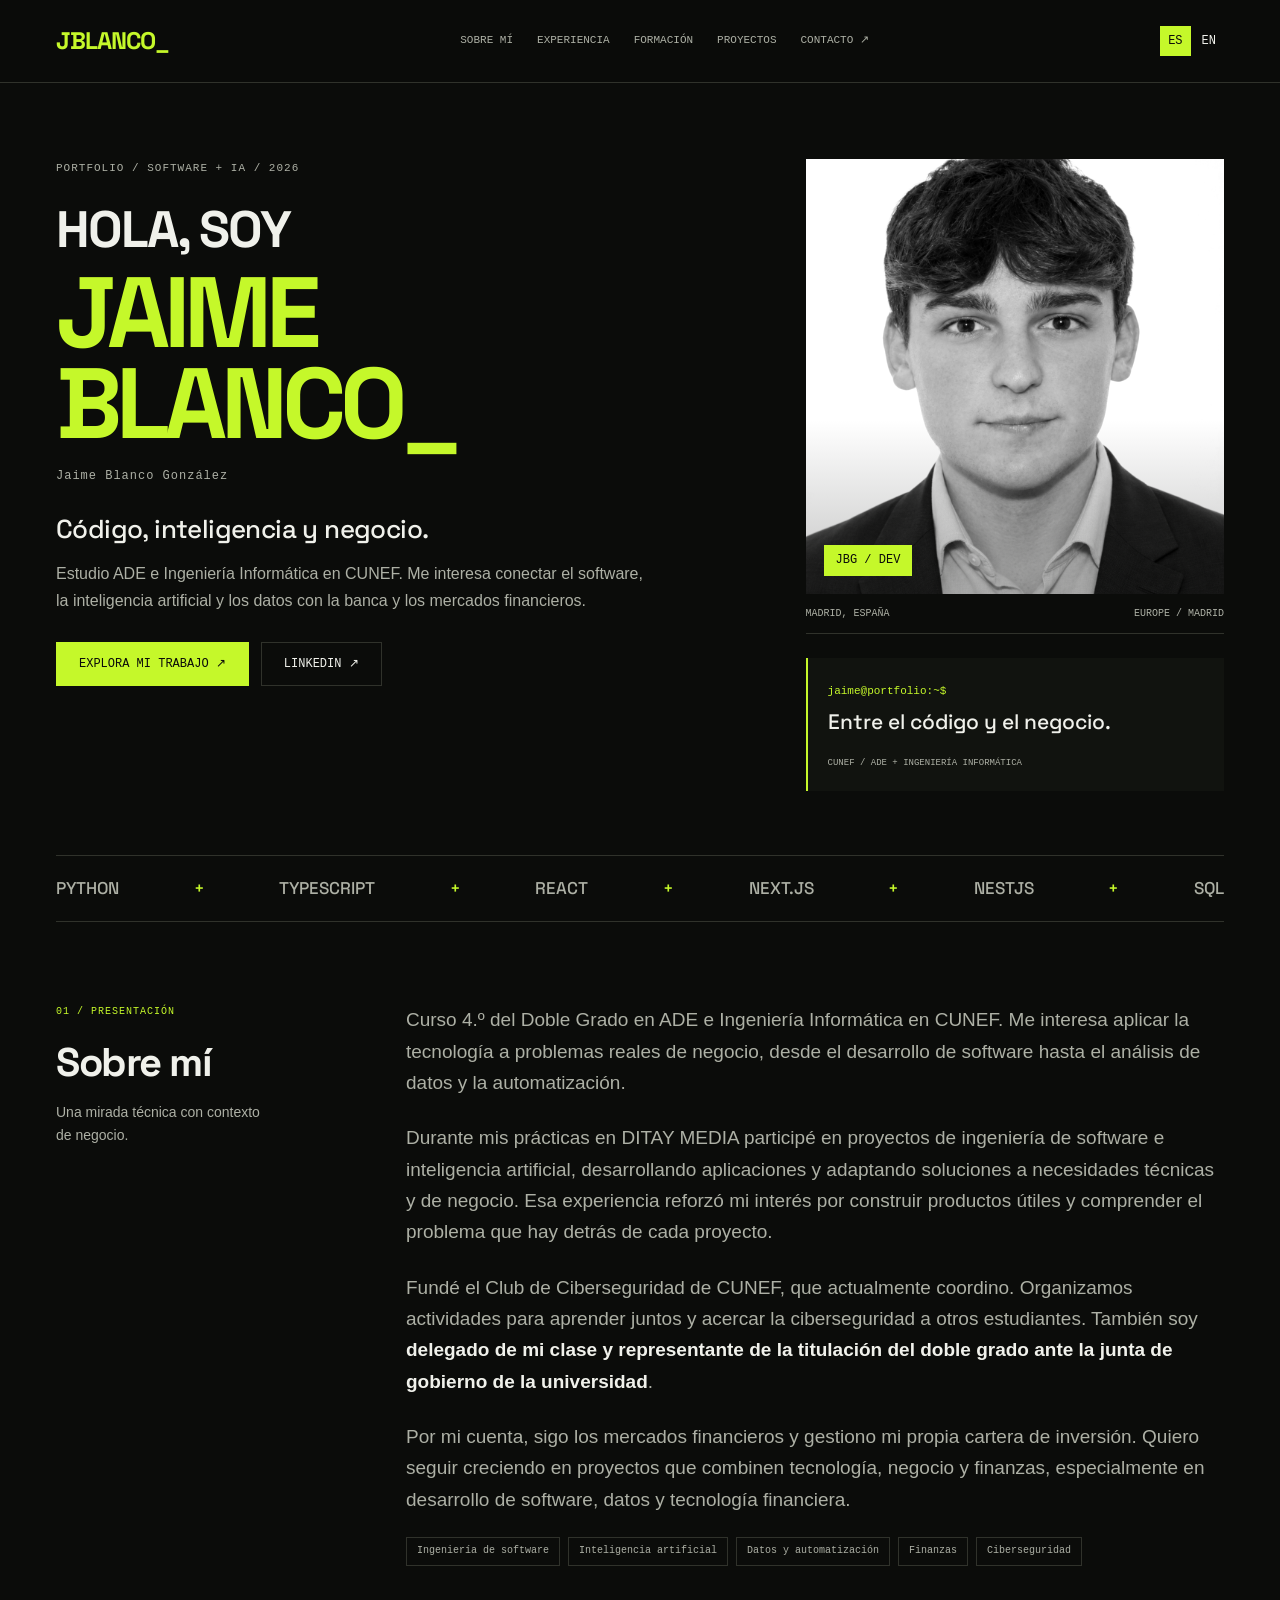
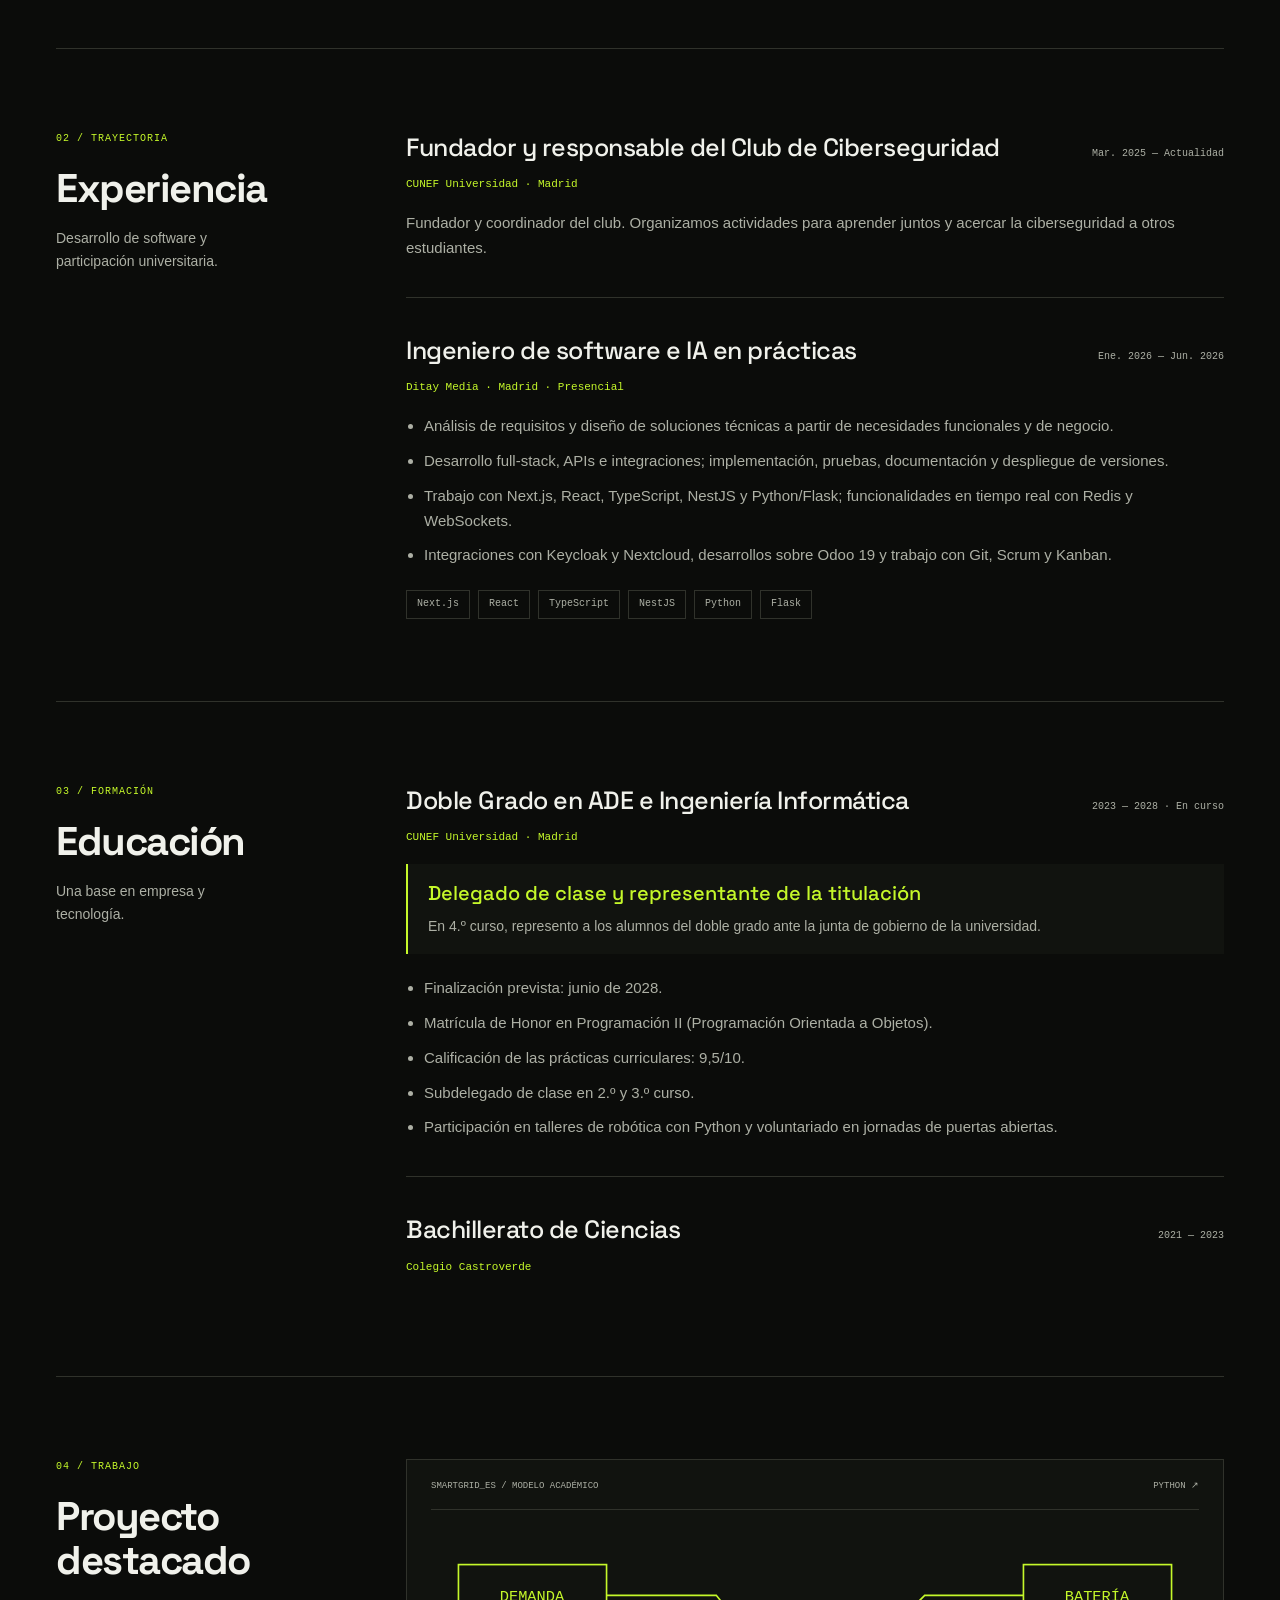
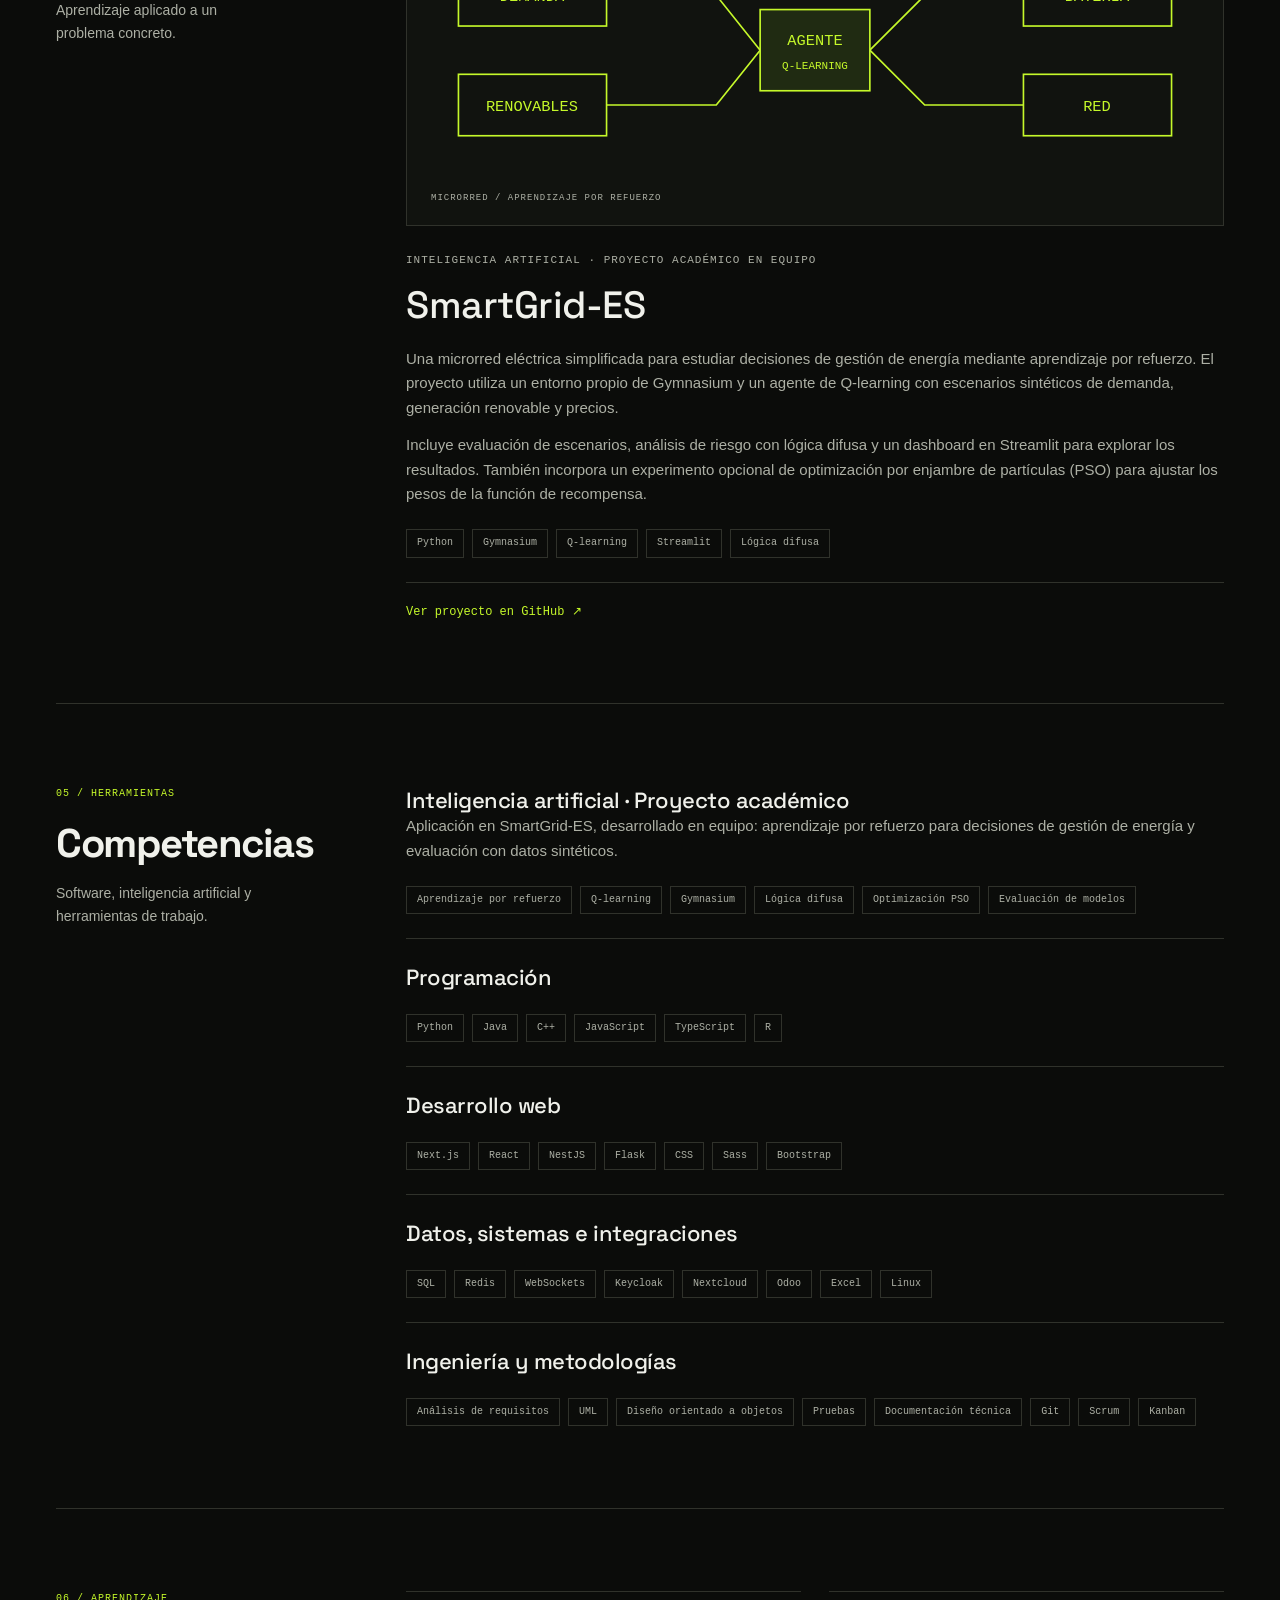
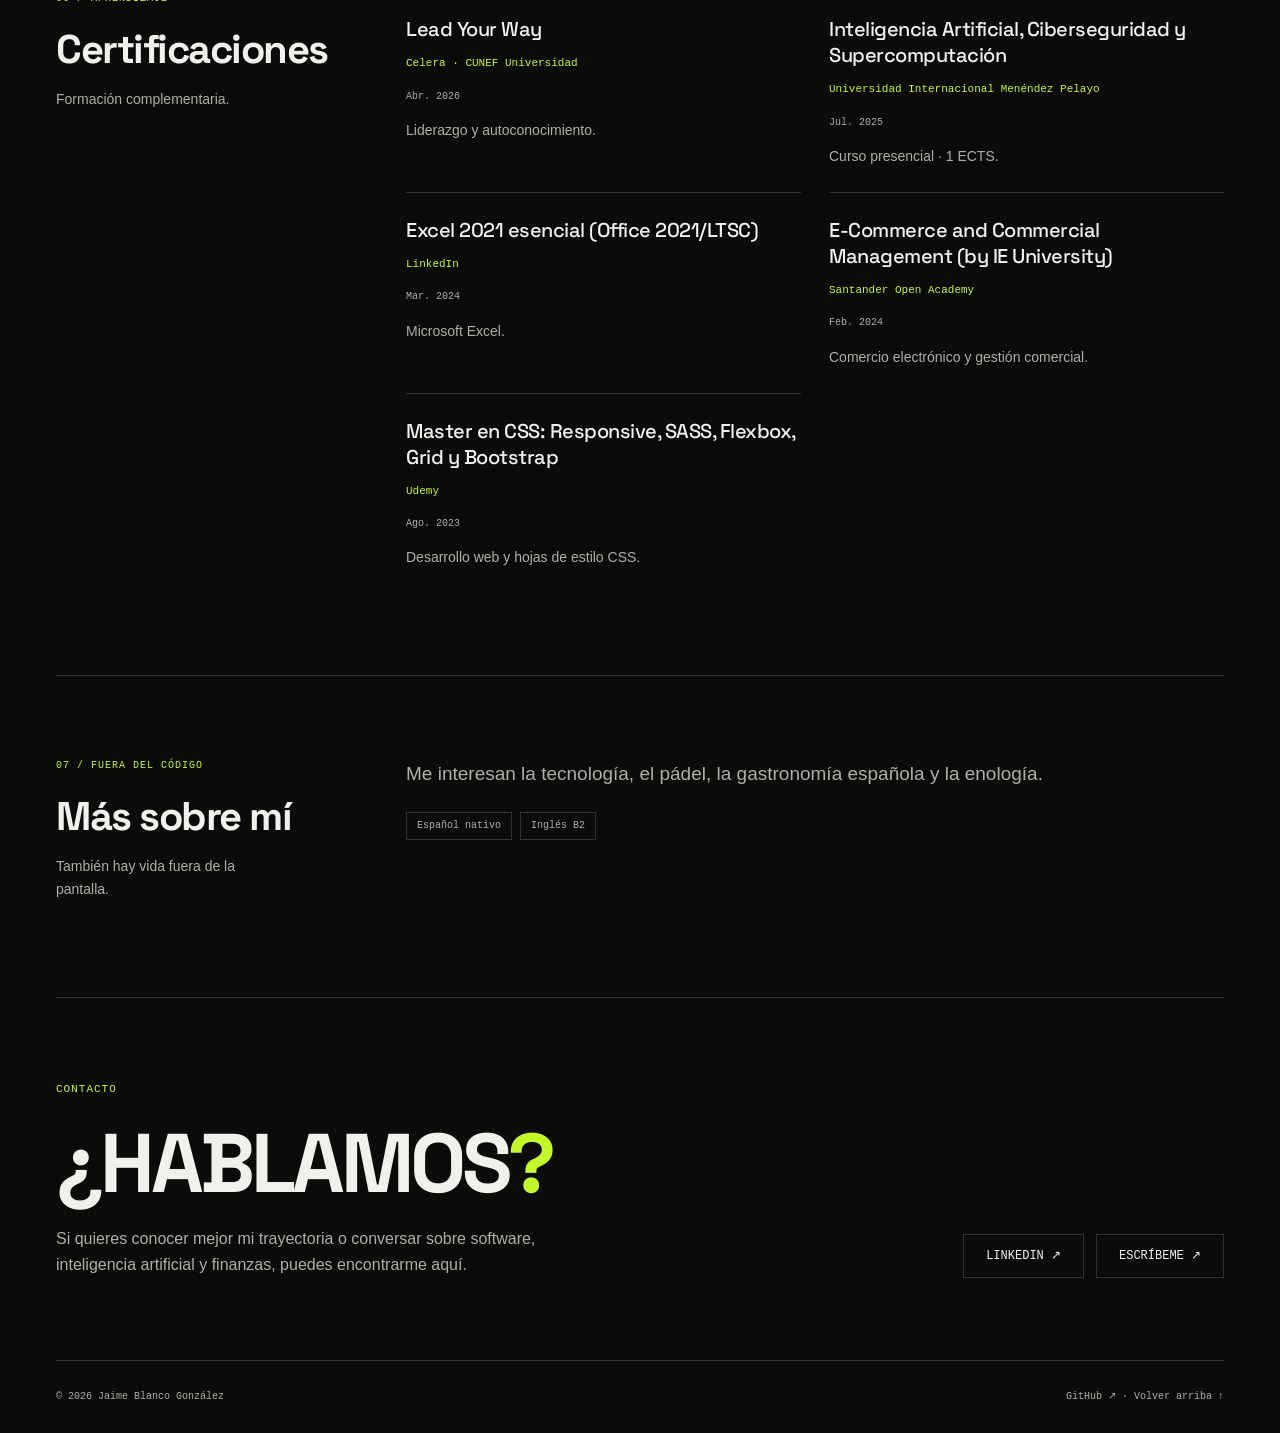
==== commit 6c78c39e: "Update bilingual about section and highlight student representation" ====
--- a/index.html
+++ b/index.html
@@ -75,8 +75,10 @@
             <p class="section-note">Una mirada técnica con contexto de negocio.</p>
           </div>
           <div>
-            <p class="body-copy">Soy estudiante del Doble Grado en Administración y Dirección de Empresas e Ingeniería Informática en CUNEF Universidad. He participado en distintas fases del desarrollo de software: desde el análisis de requisitos y el diseño hasta la implementación, las pruebas y el despliegue.</p>
-            <p class="body-copy">En inteligencia artificial, he trabajado en equipo en un proyecto académico de aprendizaje por refuerzo para la gestión de energía. Me interesa seguir explorando cómo aplicar la IA y la automatización a problemas de negocio, especialmente en banca y mercados financieros. Además, soy fundador y responsable del Club de Ciberseguridad de CUNEF.</p>
+            <p class="body-copy">Curso 4.º del Doble Grado en ADE e Ingeniería Informática en CUNEF. Me interesa aplicar la tecnología a problemas reales de negocio, desde el desarrollo de software hasta el análisis de datos y la automatización.</p>
+            <p class="body-copy">Durante mis prácticas en DITAY MEDIA participé en proyectos de ingeniería de software e inteligencia artificial, desarrollando aplicaciones y adaptando soluciones a necesidades técnicas y de negocio. Esa experiencia reforzó mi interés por construir productos útiles y comprender el problema que hay detrás de cada proyecto.</p>
+            <p class="body-copy">Fundé el Club de Ciberseguridad de CUNEF, que actualmente coordino. Organizamos actividades para aprender juntos y acercar la ciberseguridad a otros estudiantes. También soy <strong class="highlight">delegado de mi clase y representante de la titulación del doble grado ante la junta de gobierno de la universidad</strong>.</p>
+            <p class="body-copy">Por mi cuenta, sigo los mercados financieros y gestiono mi propia cartera de inversión. Quiero seguir creciendo en proyectos que combinen tecnología, negocio y finanzas, especialmente en desarrollo de software, datos y tecnología financiera.</p>
             <div class="tags">
               <span class="tag">Ingeniería de software</span>
               <span class="tag">Inteligencia artificial</span>
@@ -101,7 +103,7 @@
                 <span class="date">Mar. 2025 — Actualidad</span>
               </div>
               <p class="company">CUNEF Universidad · Madrid</p>
-              <p class="detail">Fundador y responsable del club de ciberseguridad de la universidad.</p>
+              <p class="detail">Fundador y coordinador del club. Organizamos actividades para aprender juntos y acercar la ciberseguridad a otros estudiantes.</p>
             </article>
             <article class="entry">
               <div class="entry-top">
@@ -141,11 +143,12 @@
                 <span class="date">2023 — 2028 · En curso</span>
               </div>
               <p class="company">CUNEF Universidad · Madrid</p>
+              <p class="leadership-summary"><strong>Delegado de clase y representante de la titulación</strong><span>En 4.º curso, represento a los alumnos del doble grado ante la junta de gobierno de la universidad.</span></p>
               <ul class="bullet-list">
                 <li>Finalización prevista: junio de 2028.</li>
                 <li>Matrícula de Honor en Programación II (Programación Orientada a Objetos).</li>
                 <li>Calificación de las prácticas curriculares: 9,5/10.</li>
-                <li>Representante de la titulación ante la junta de gobierno en 4.º curso y delegado de clase; subdelegado en 2.º y 3.º.</li>
+                <li>Subdelegado de clase en 2.º y 3.º curso.</li>
                 <li>Participación en talleres de robótica con Python y voluntariado en jornadas de puertas abiertas.</li>
               </ul>
             </article>
--- a/src/css/styles.css
+++ b/src/css/styles.css
@@ -81,6 +81,9 @@
 .cert .detail { font-size:14px; }
 .small-note { font-size:13px; color:var(--muted); margin:18px 0 0; }
 .highlight { color:var(--ink); font-weight:600; }
+.leadership-summary { margin:0 0 22px; padding:16px 20px; border-left:2px solid var(--accent); background:var(--white); }
+.leadership-summary strong { display:block; color:var(--accent); font:500 20px/1.35 Space,Arial,sans-serif; }
+.leadership-summary span { display:block; margin-top:8px; color:var(--muted); font-size:14px; }
 .contact { display:flex; align-items:flex-end; justify-content:space-between; gap:40px; }
 .contact h2 { font-size:clamp(48px,6.5vw,90px); letter-spacing:-4px; }
 .contact h2 span { color:var(--accent); }
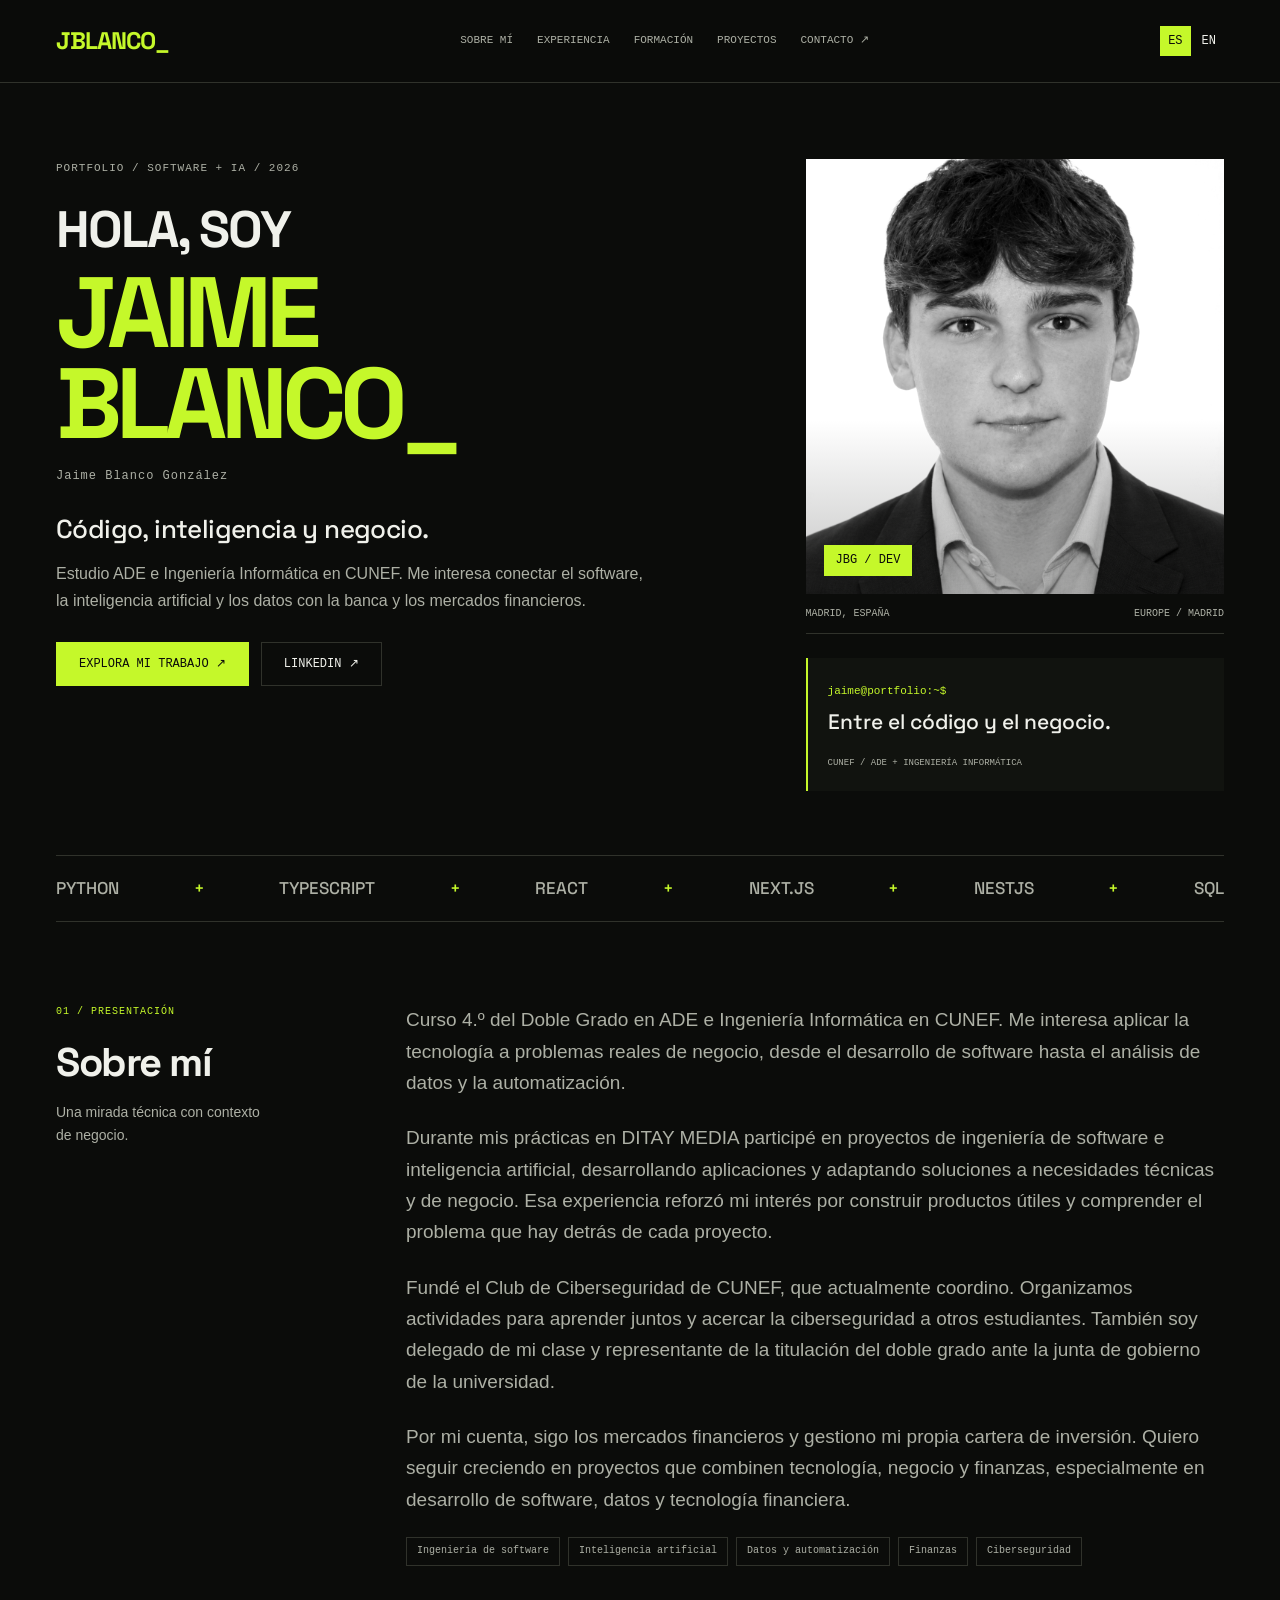
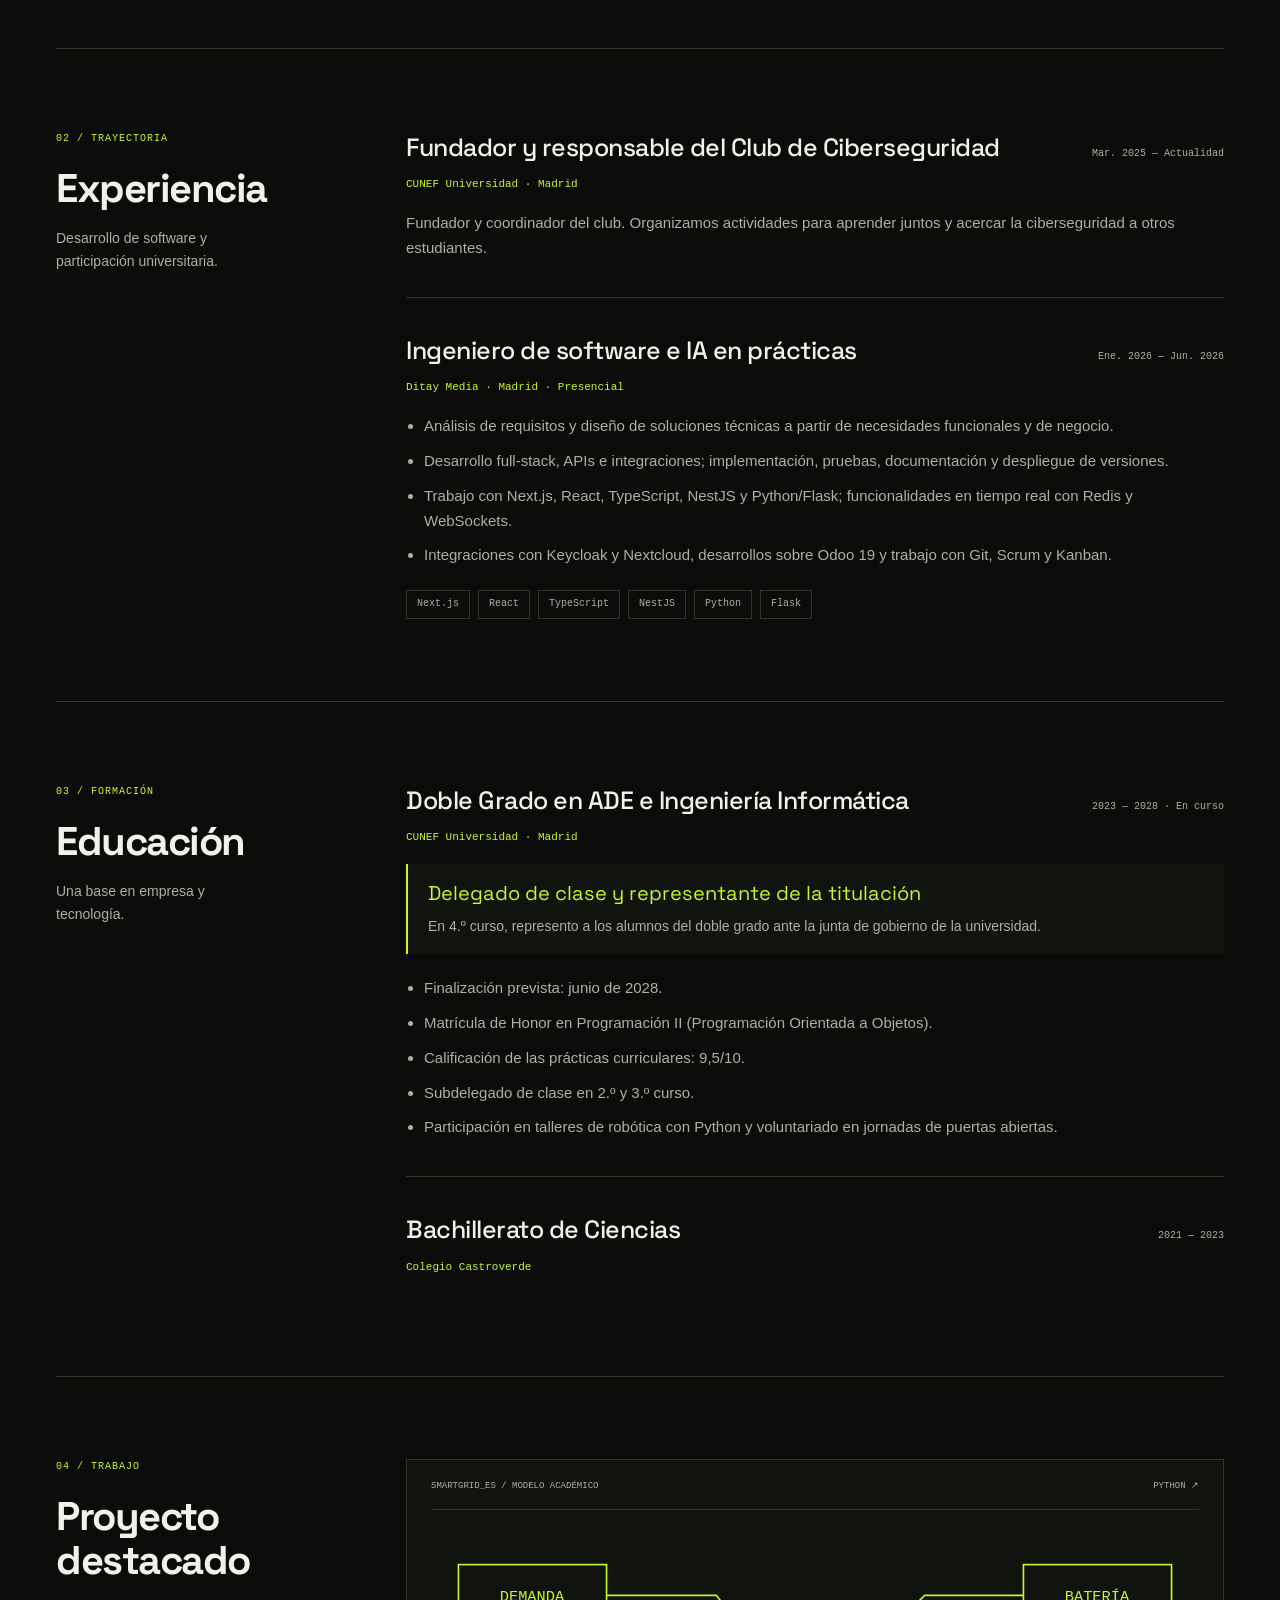
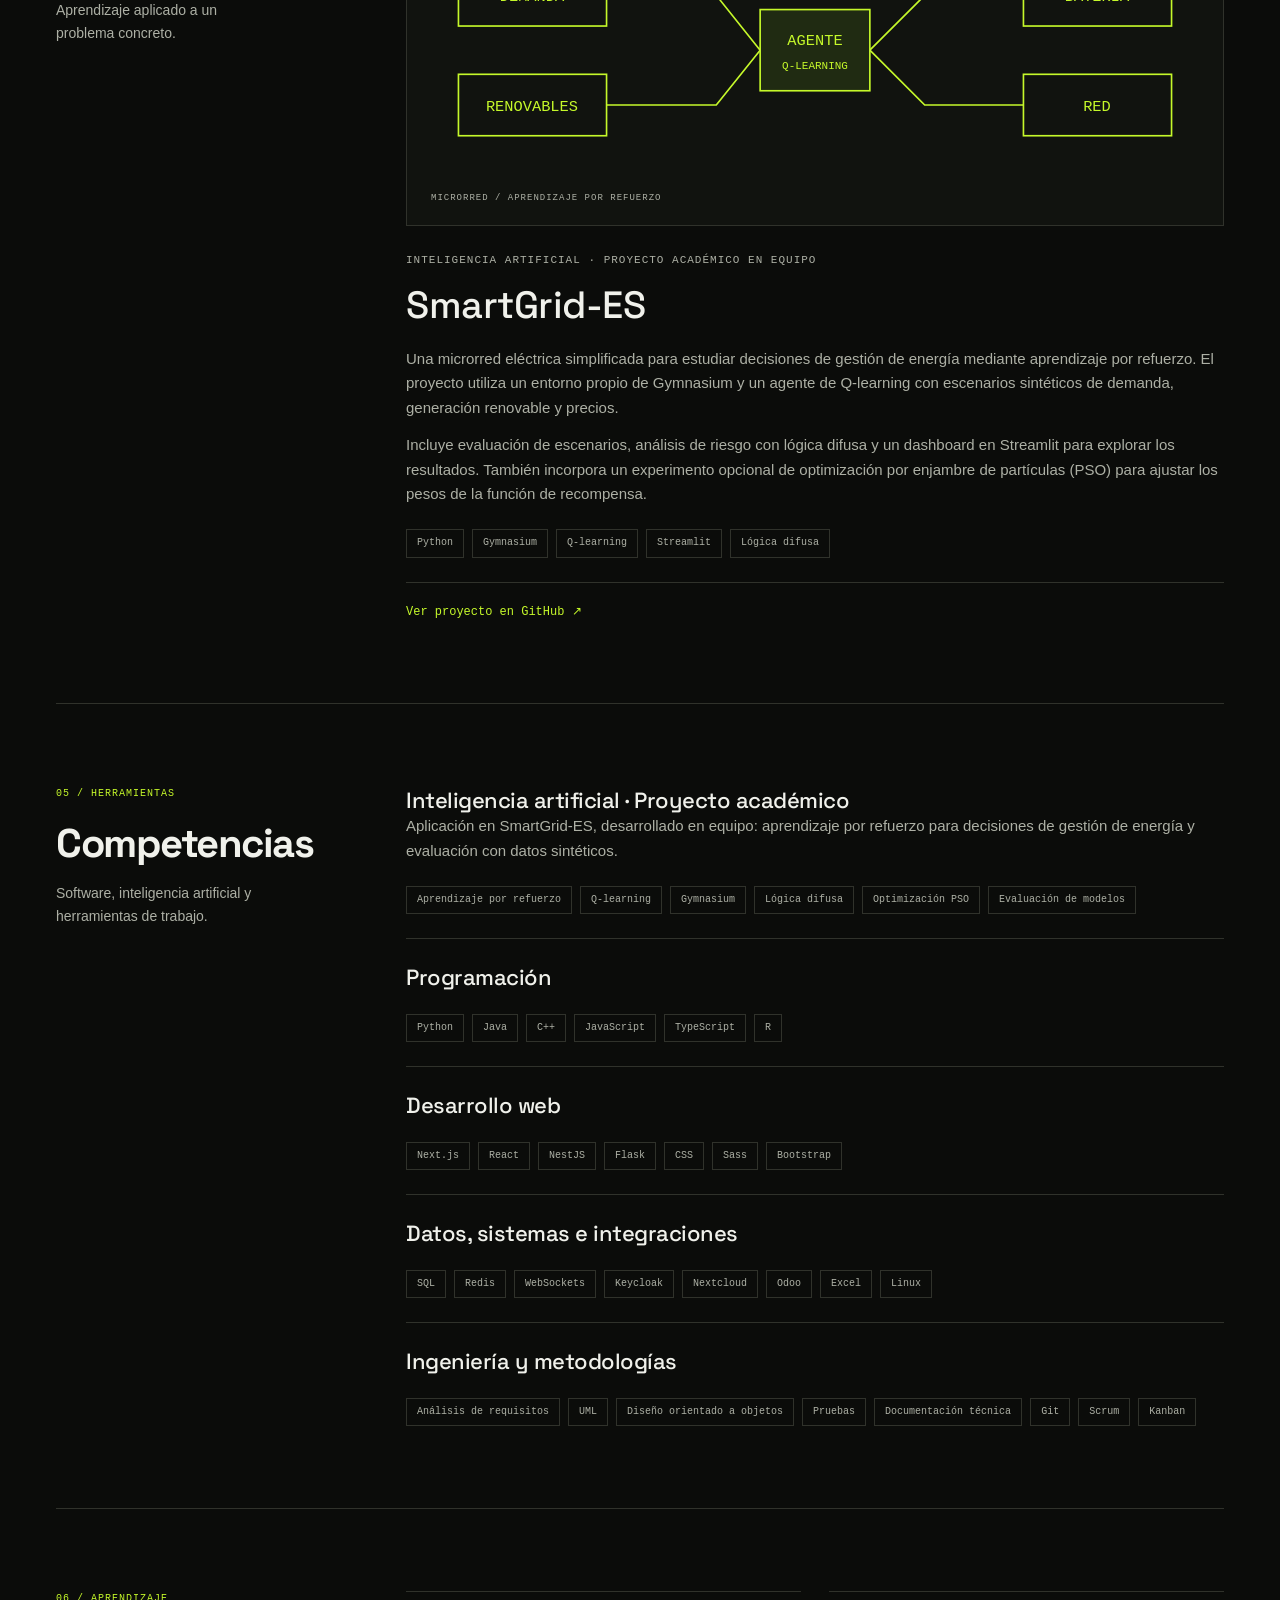
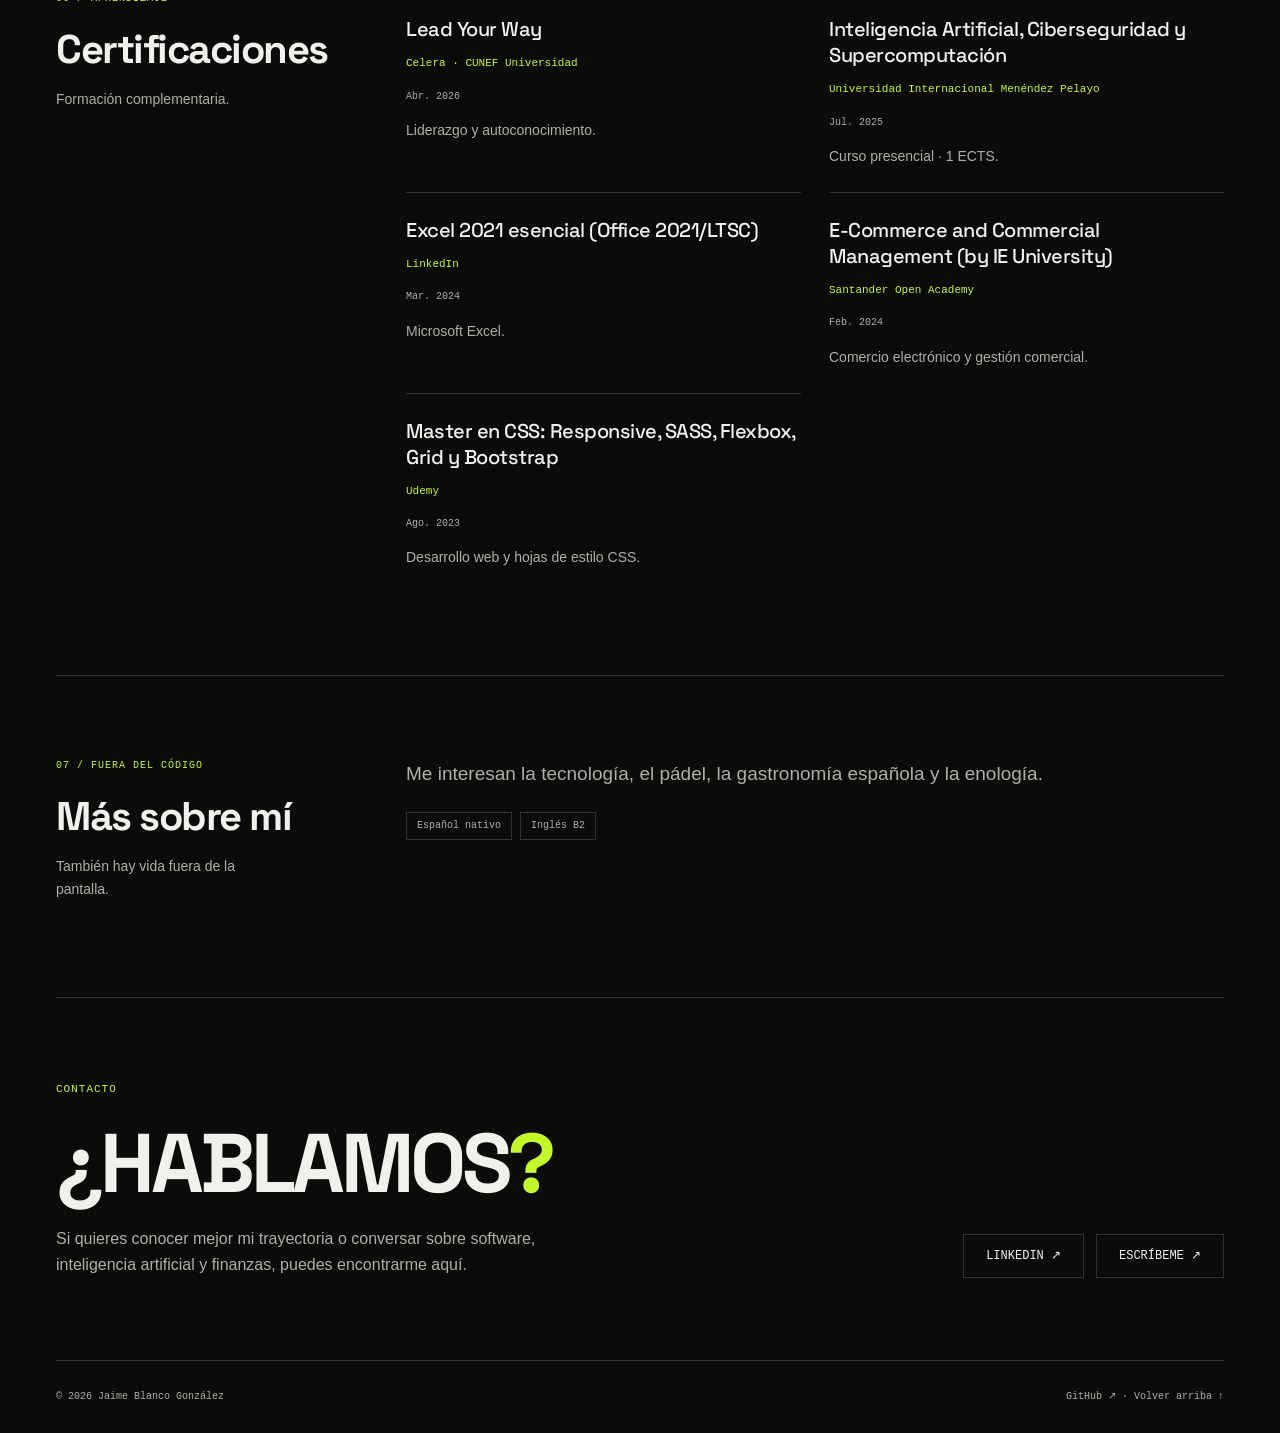
==== commit 23bbbab1: "Remove bold emphasis from student representation text" ====
--- a/index.html
+++ b/index.html
@@ -77,7 +77,7 @@
           <div>
             <p class="body-copy">Curso 4.º del Doble Grado en ADE e Ingeniería Informática en CUNEF. Me interesa aplicar la tecnología a problemas reales de negocio, desde el desarrollo de software hasta el análisis de datos y la automatización.</p>
             <p class="body-copy">Durante mis prácticas en DITAY MEDIA participé en proyectos de ingeniería de software e inteligencia artificial, desarrollando aplicaciones y adaptando soluciones a necesidades técnicas y de negocio. Esa experiencia reforzó mi interés por construir productos útiles y comprender el problema que hay detrás de cada proyecto.</p>
-            <p class="body-copy">Fundé el Club de Ciberseguridad de CUNEF, que actualmente coordino. Organizamos actividades para aprender juntos y acercar la ciberseguridad a otros estudiantes. También soy <strong class="highlight">delegado de mi clase y representante de la titulación del doble grado ante la junta de gobierno de la universidad</strong>.</p>
+            <p class="body-copy">Fundé el Club de Ciberseguridad de CUNEF, que actualmente coordino. Organizamos actividades para aprender juntos y acercar la ciberseguridad a otros estudiantes. También soy delegado de mi clase y representante de la titulación del doble grado ante la junta de gobierno de la universidad.</p>
             <p class="body-copy">Por mi cuenta, sigo los mercados financieros y gestiono mi propia cartera de inversión. Quiero seguir creciendo en proyectos que combinen tecnología, negocio y finanzas, especialmente en desarrollo de software, datos y tecnología financiera.</p>
             <div class="tags">
               <span class="tag">Ingeniería de software</span>
@@ -143,7 +143,7 @@
                 <span class="date">2023 — 2028 · En curso</span>
               </div>
               <p class="company">CUNEF Universidad · Madrid</p>
-              <p class="leadership-summary"><strong>Delegado de clase y representante de la titulación</strong><span>En 4.º curso, represento a los alumnos del doble grado ante la junta de gobierno de la universidad.</span></p>
+              <p class="leadership-summary"><span class="leadership-title">Delegado de clase y representante de la titulación</span><span>En 4.º curso, represento a los alumnos del doble grado ante la junta de gobierno de la universidad.</span></p>
               <ul class="bullet-list">
                 <li>Finalización prevista: junio de 2028.</li>
                 <li>Matrícula de Honor en Programación II (Programación Orientada a Objetos).</li>
--- a/src/css/styles.css
+++ b/src/css/styles.css
@@ -80,10 +80,9 @@
 .cert .company { margin:12px 0 8px; }
 .cert .detail { font-size:14px; }
 .small-note { font-size:13px; color:var(--muted); margin:18px 0 0; }
-.highlight { color:var(--ink); font-weight:600; }
 .leadership-summary { margin:0 0 22px; padding:16px 20px; border-left:2px solid var(--accent); background:var(--white); }
-.leadership-summary strong { display:block; color:var(--accent); font:500 20px/1.35 Space,Arial,sans-serif; }
 .leadership-summary span { display:block; margin-top:8px; color:var(--muted); font-size:14px; }
+.leadership-summary .leadership-title { margin-top:0; color:var(--accent); font:400 20px/1.35 Space,Arial,sans-serif; }
 .contact { display:flex; align-items:flex-end; justify-content:space-between; gap:40px; }
 .contact h2 { font-size:clamp(48px,6.5vw,90px); letter-spacing:-4px; }
 .contact h2 span { color:var(--accent); }
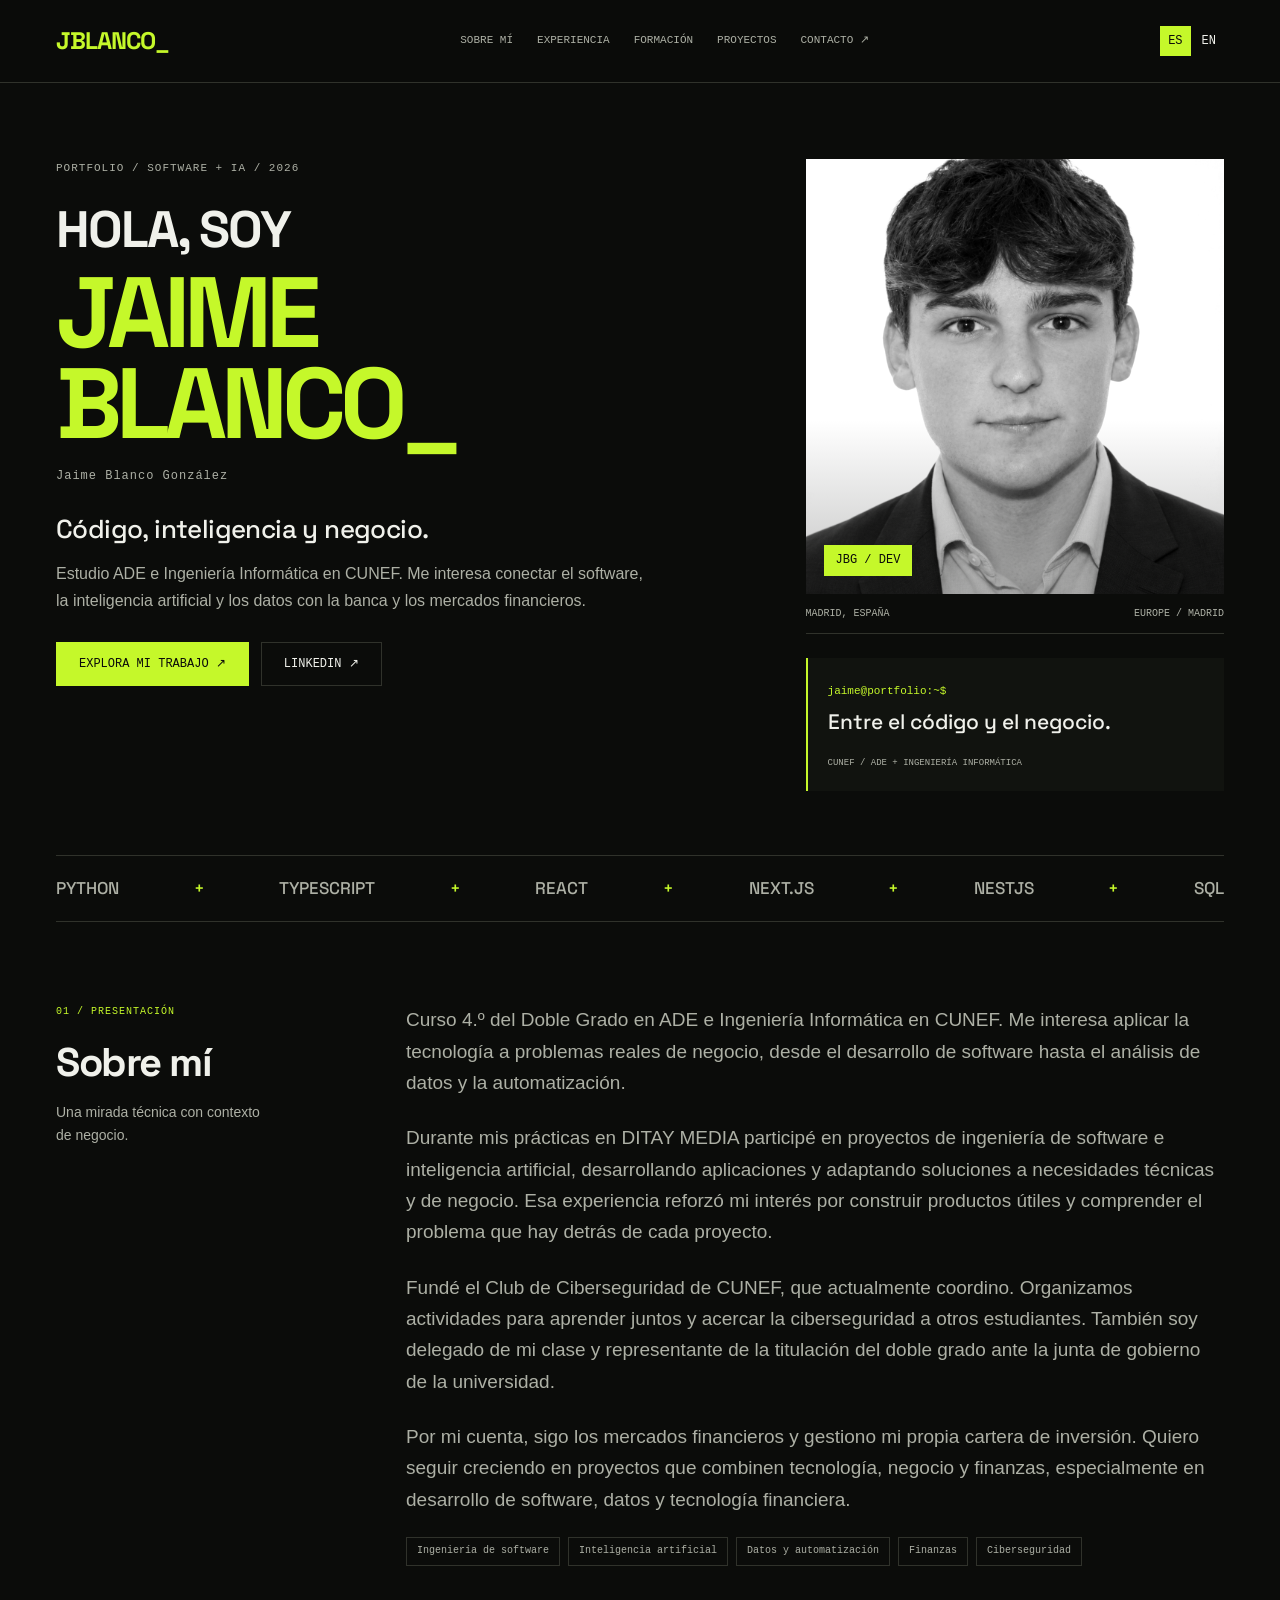
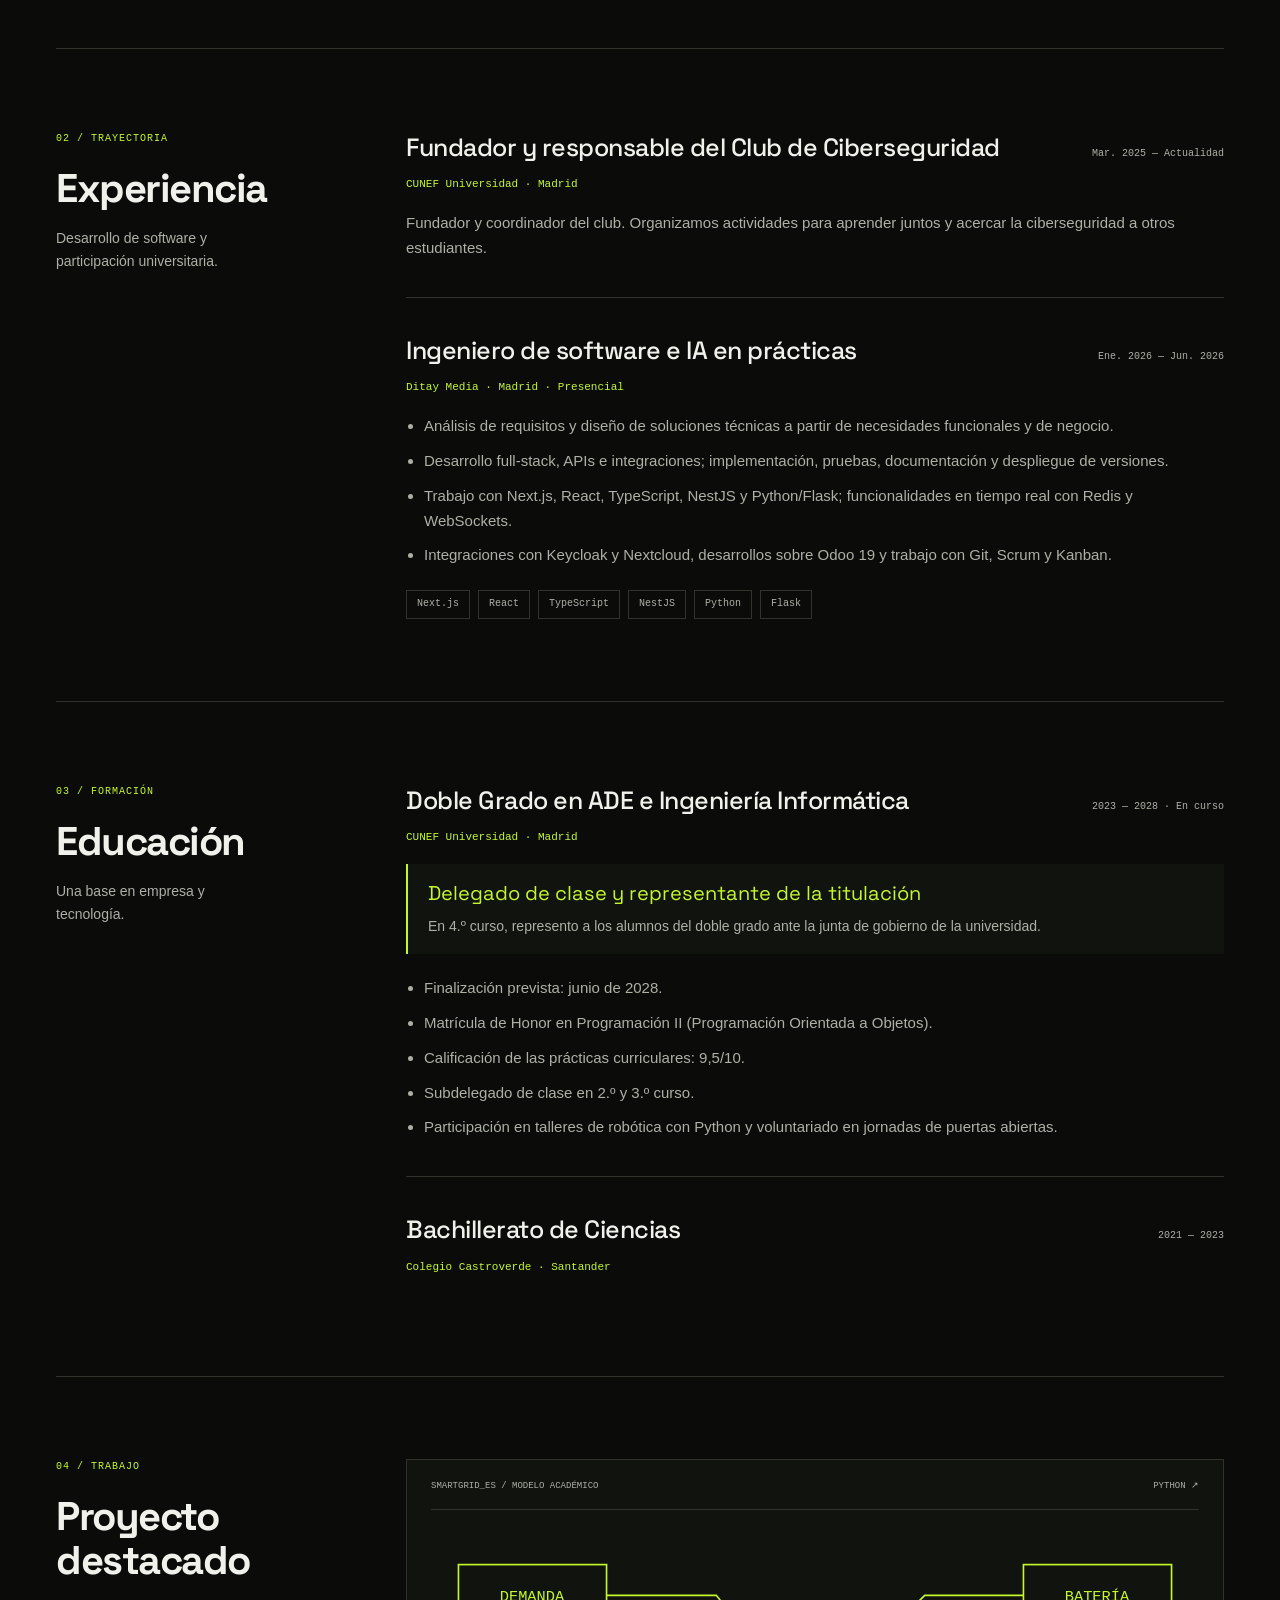
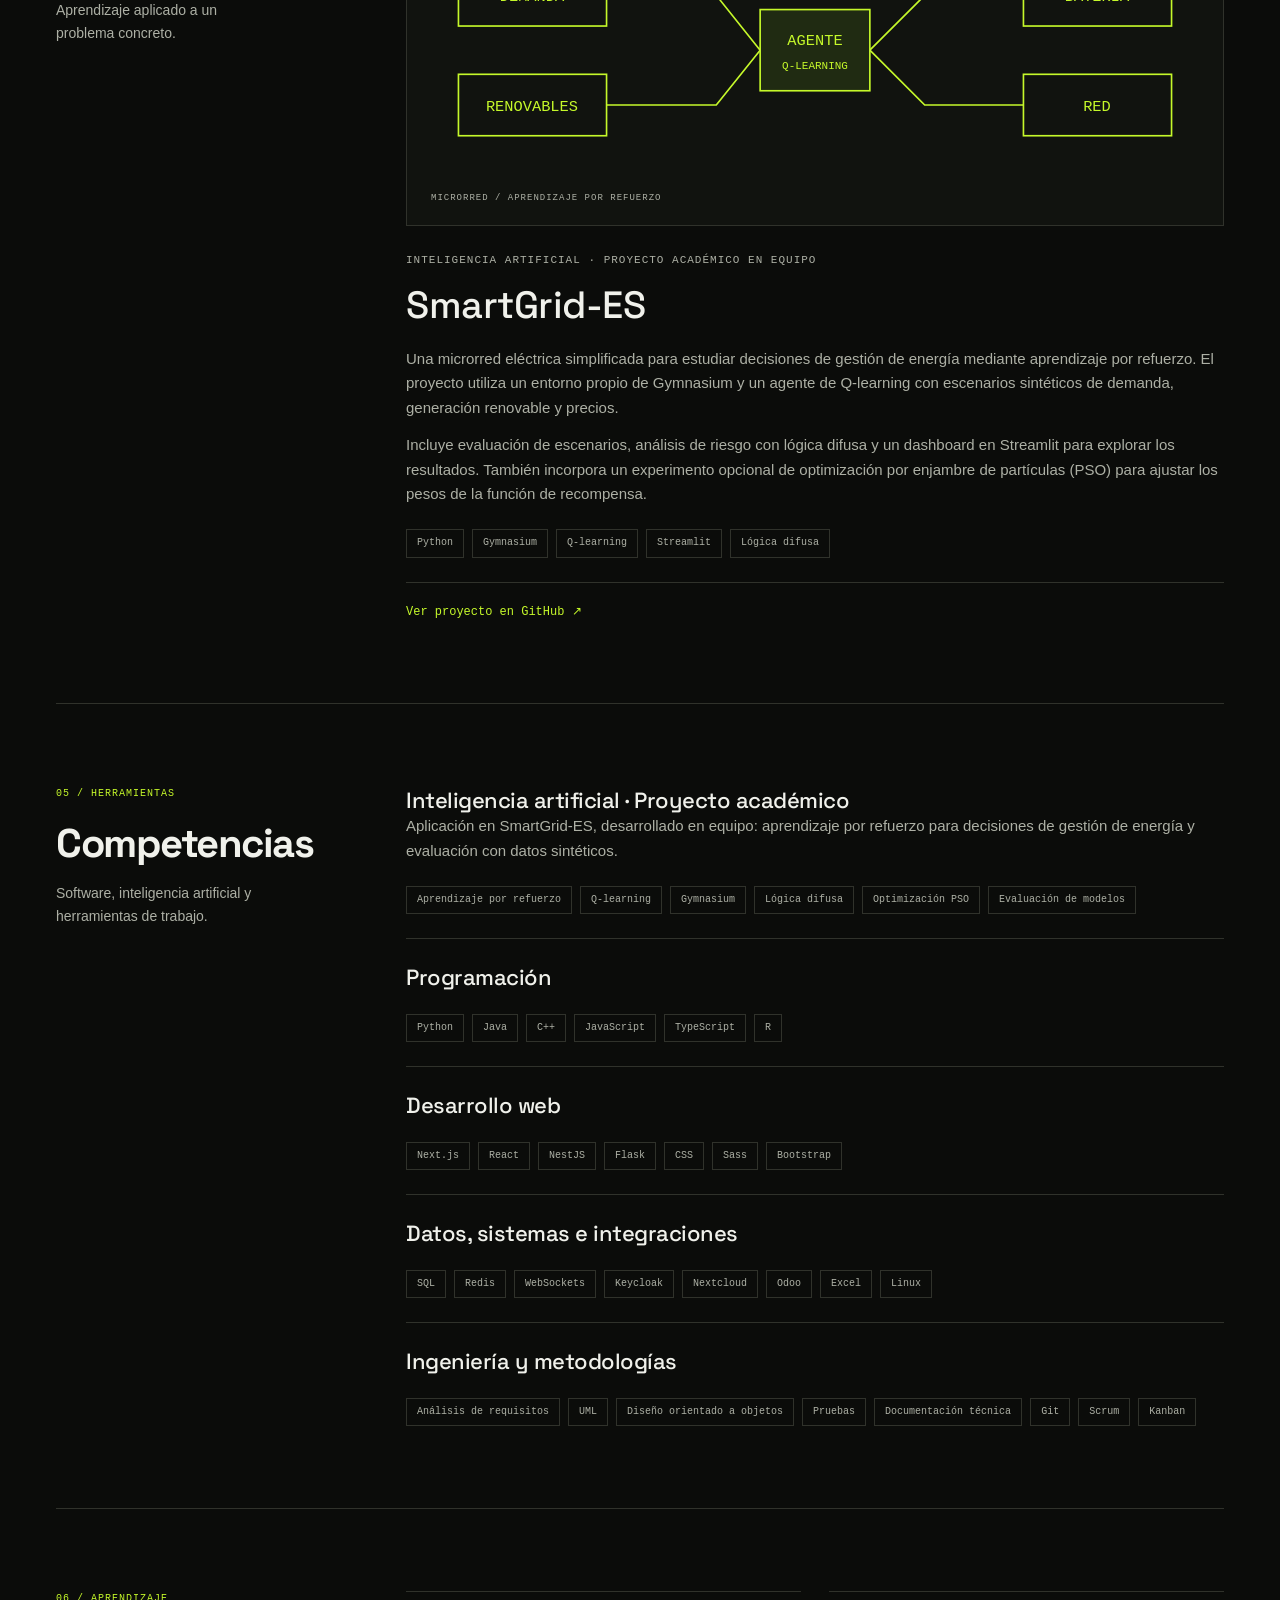
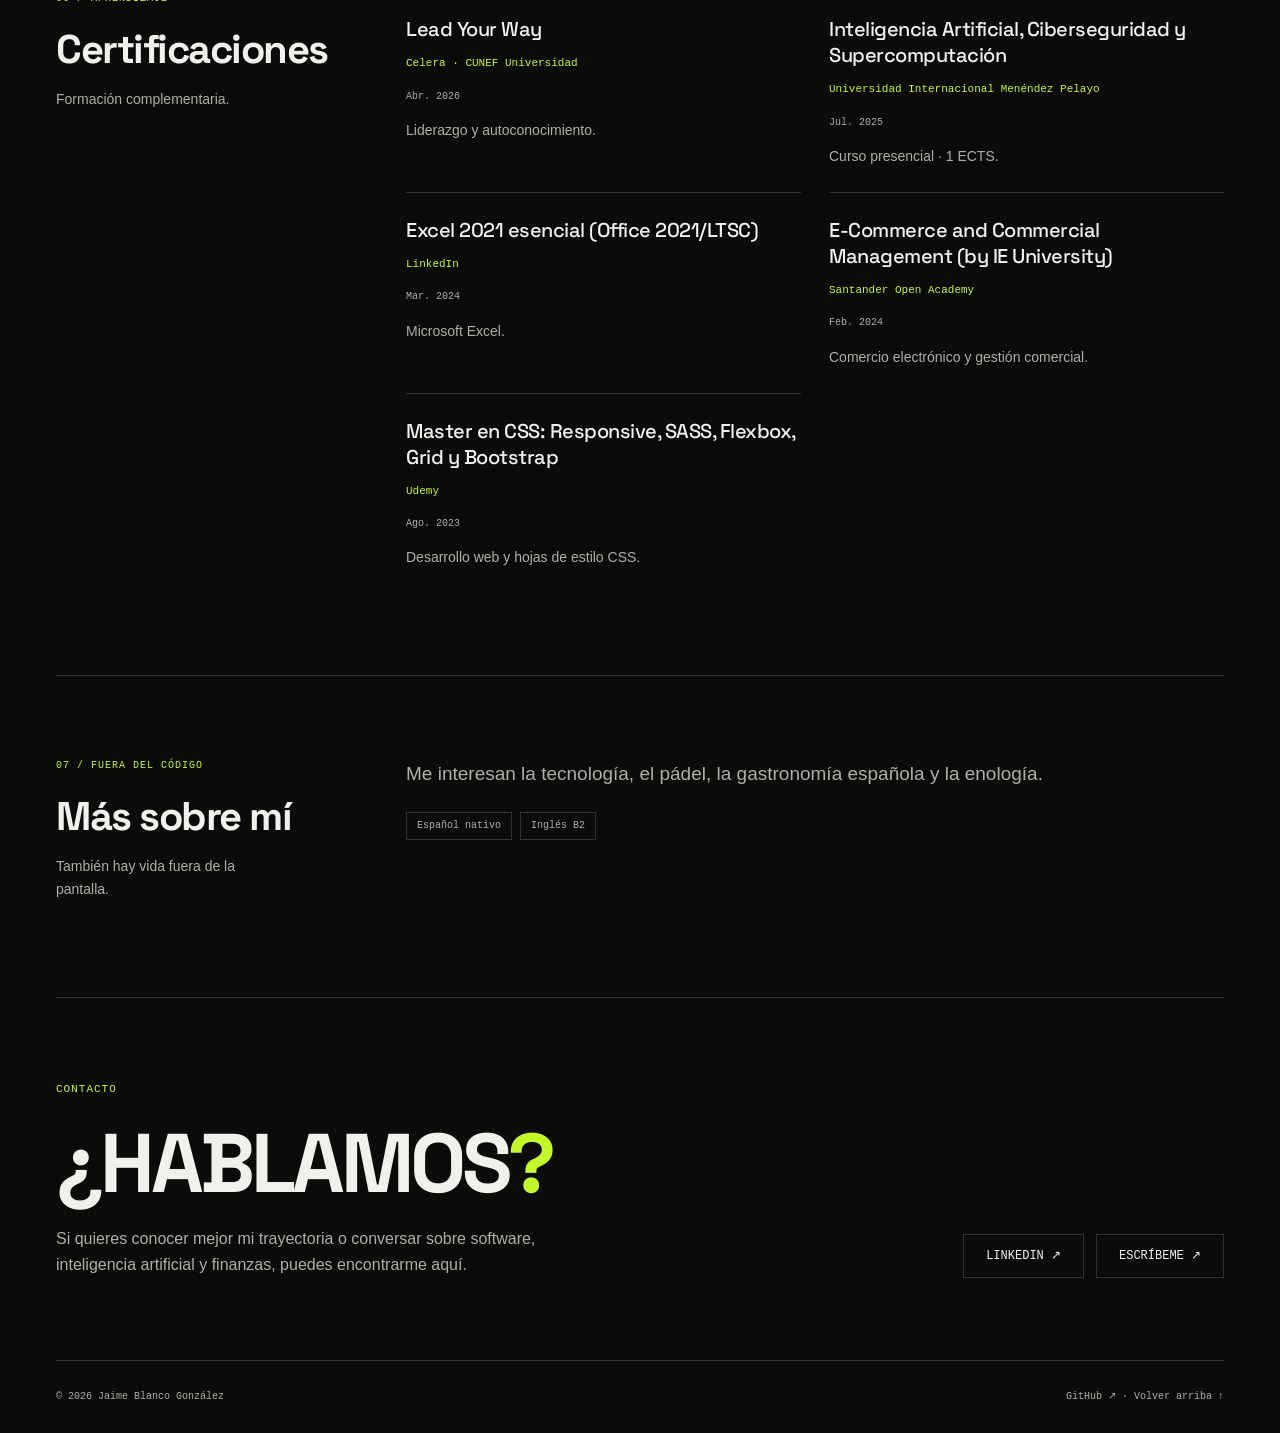
==== commit b97f3793: "Update school name to include location" ====
--- a/index.html
+++ b/index.html
@@ -157,7 +157,7 @@
                 <h3>Bachillerato de Ciencias</h3>
                 <span class="date">2021 — 2023</span>
               </div>
-              <p class="company">Colegio Castroverde</p>
+              <p class="company">Colegio Castroverde · Santander</p>
             </article>
           </div>
         </div>
